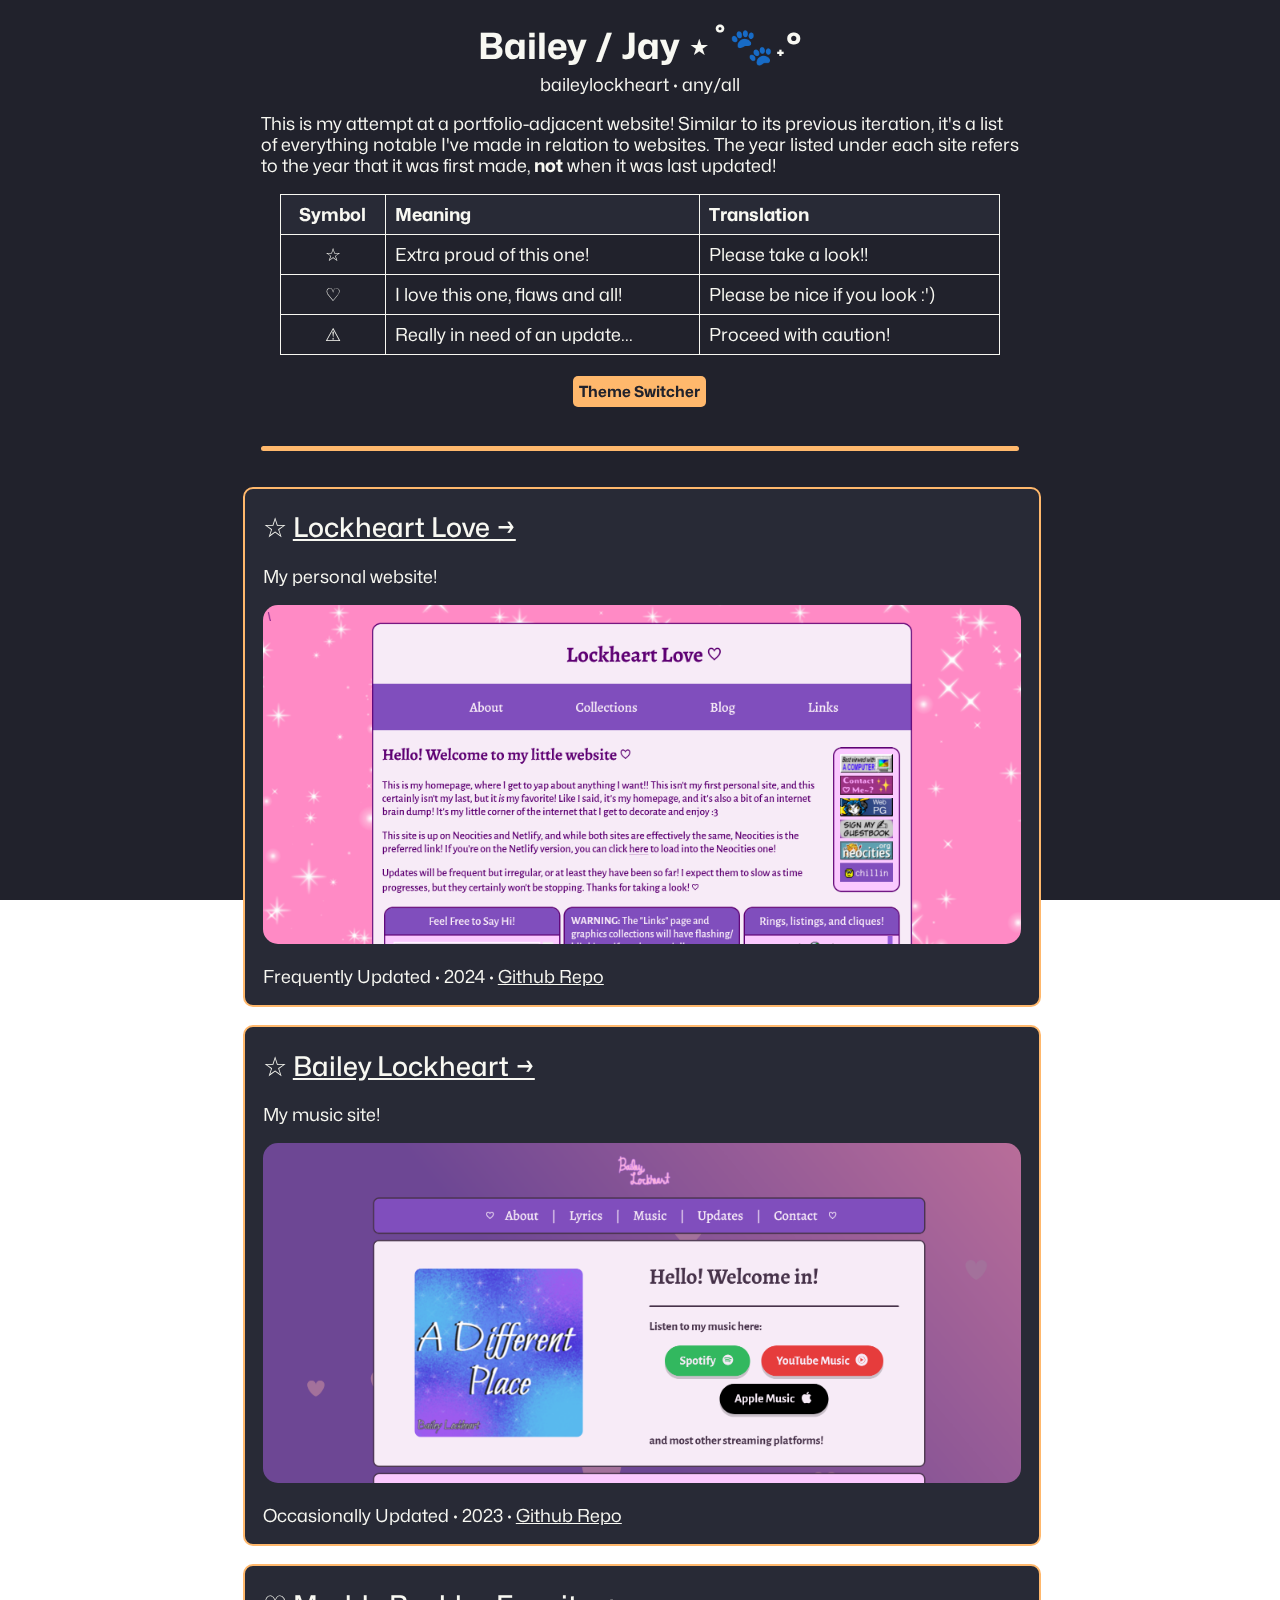
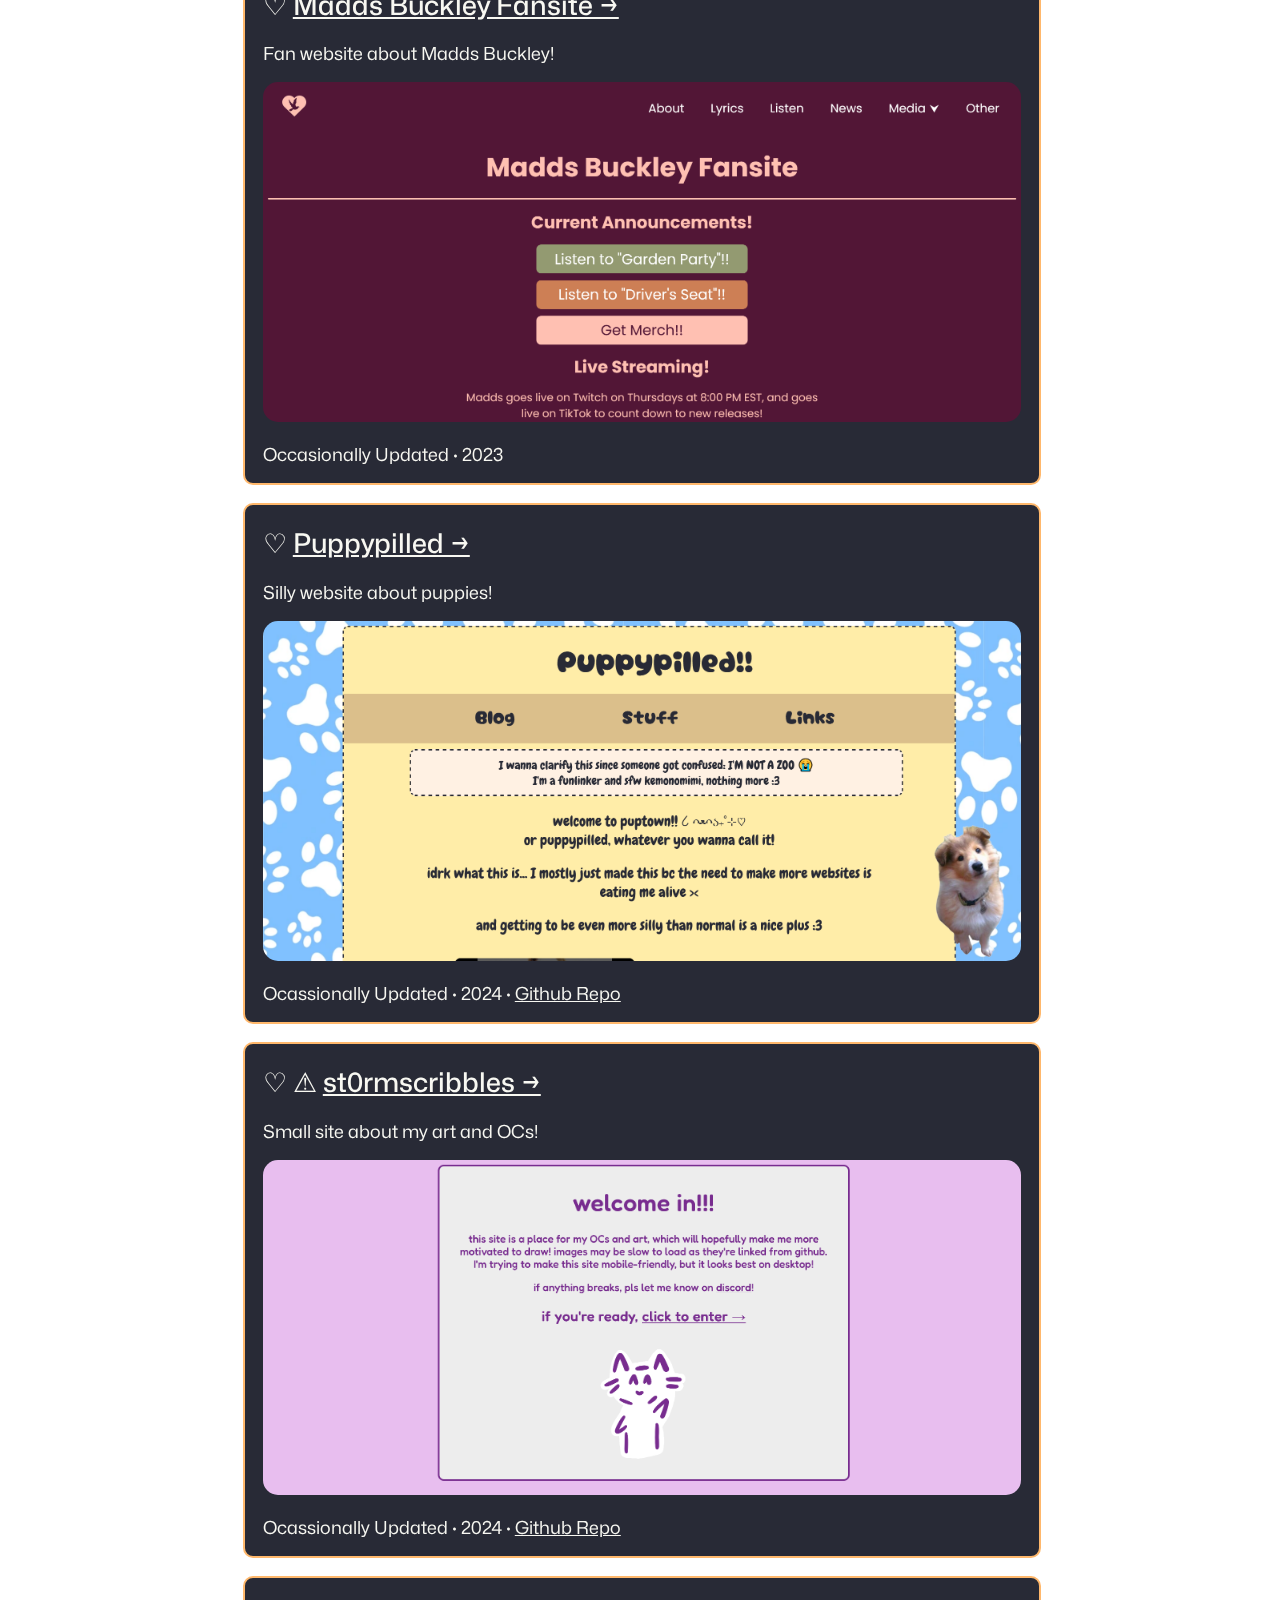
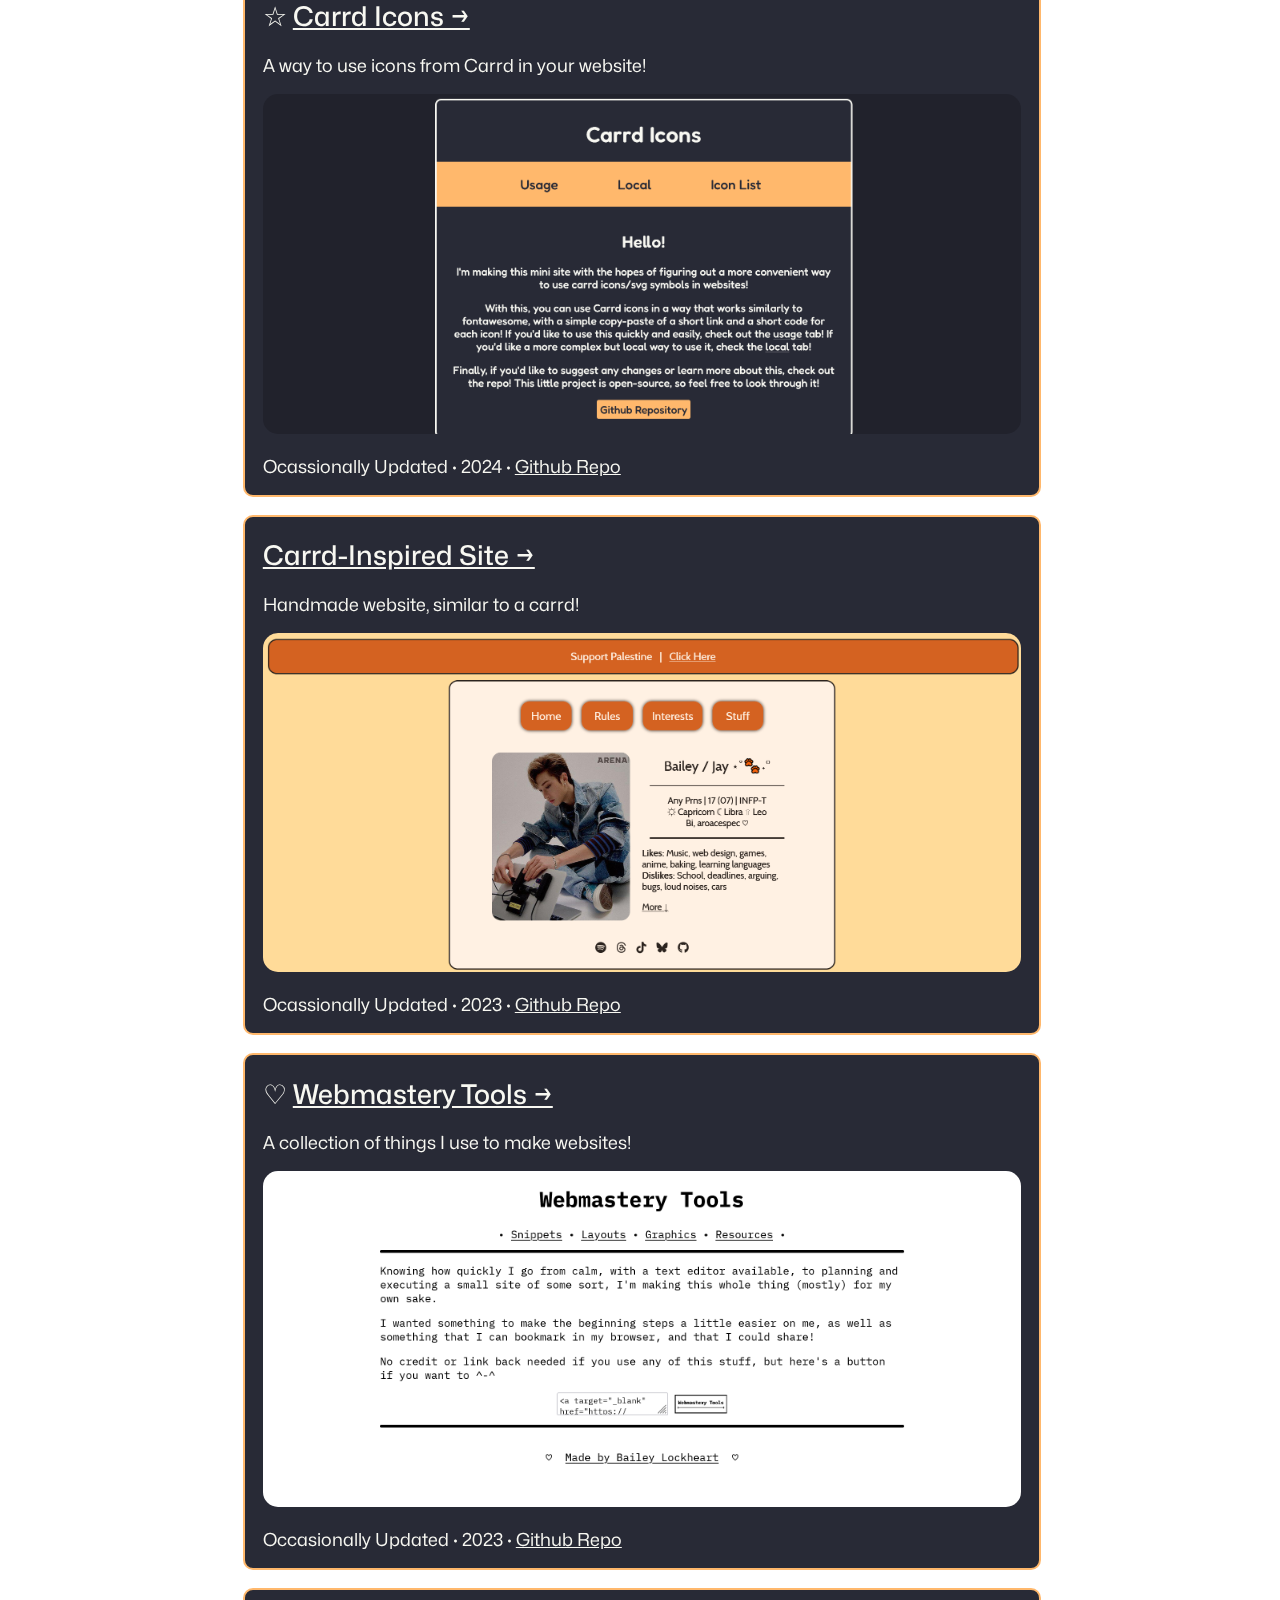
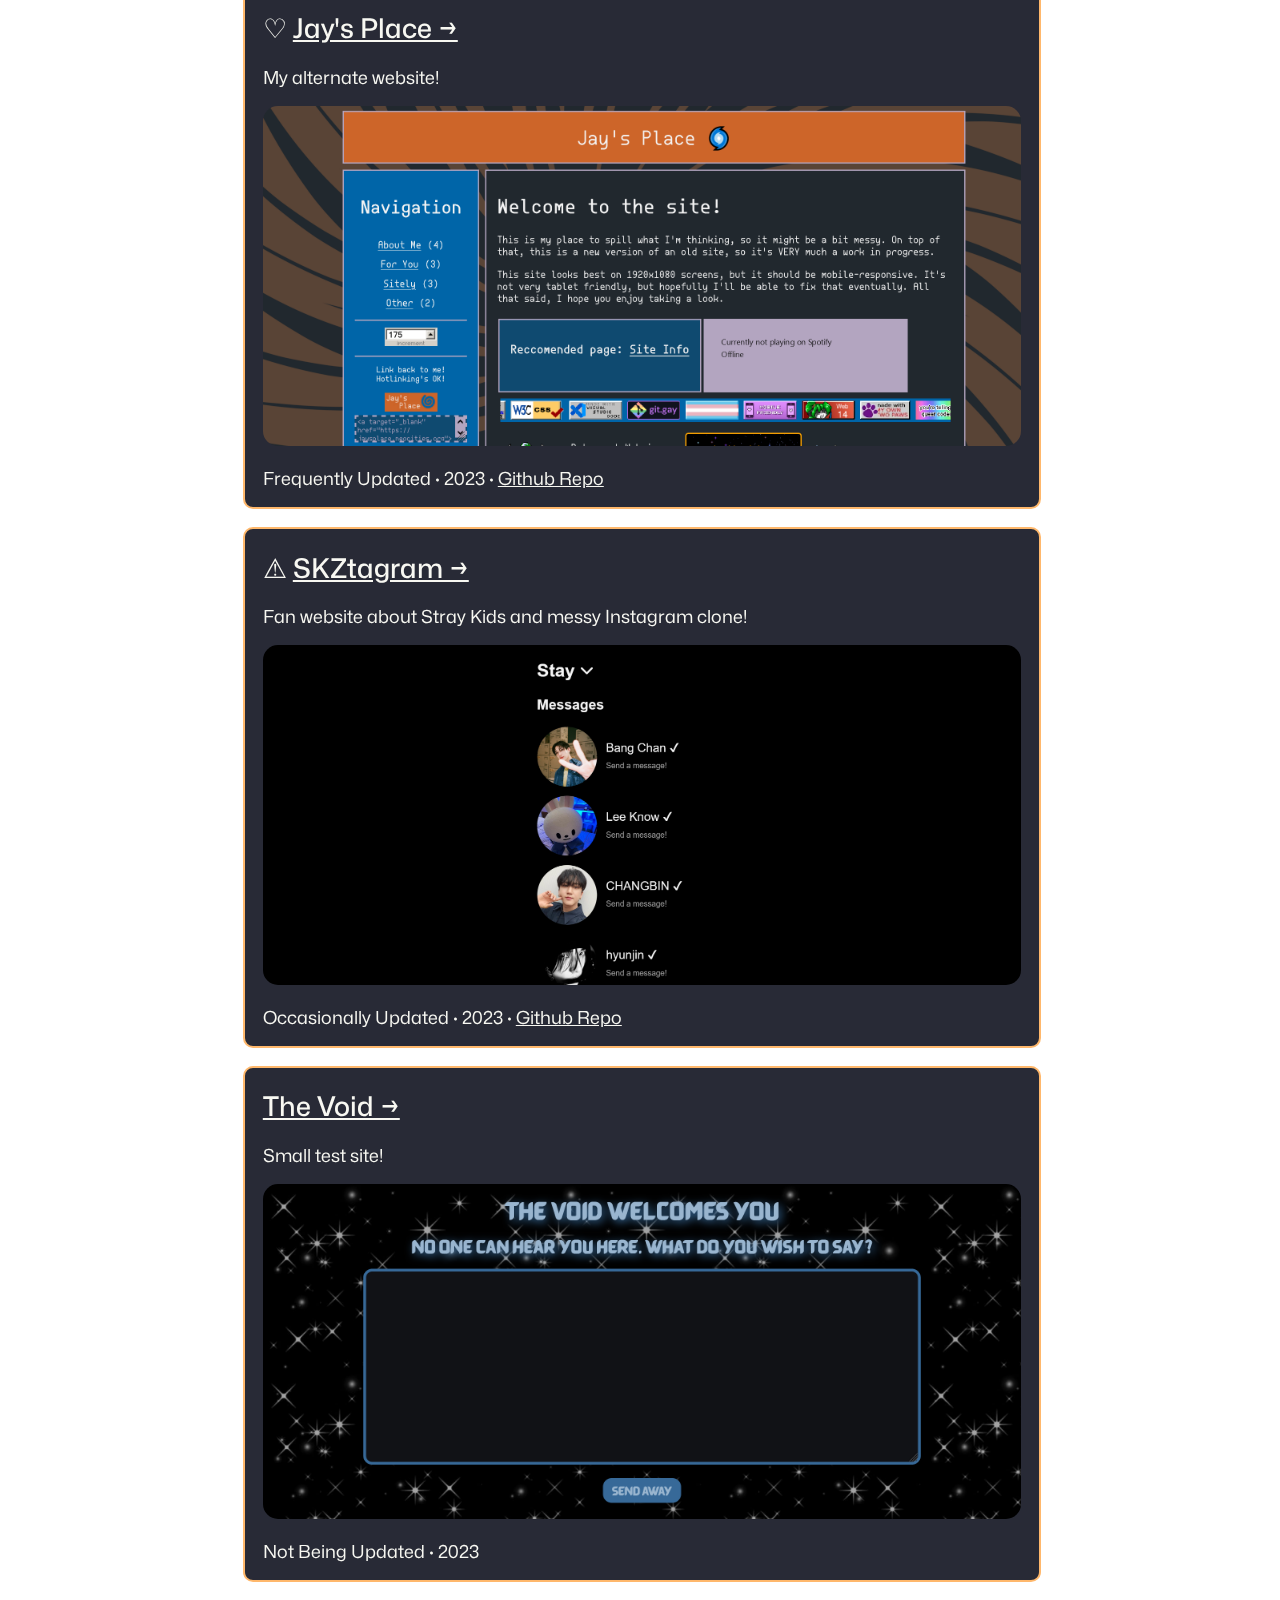
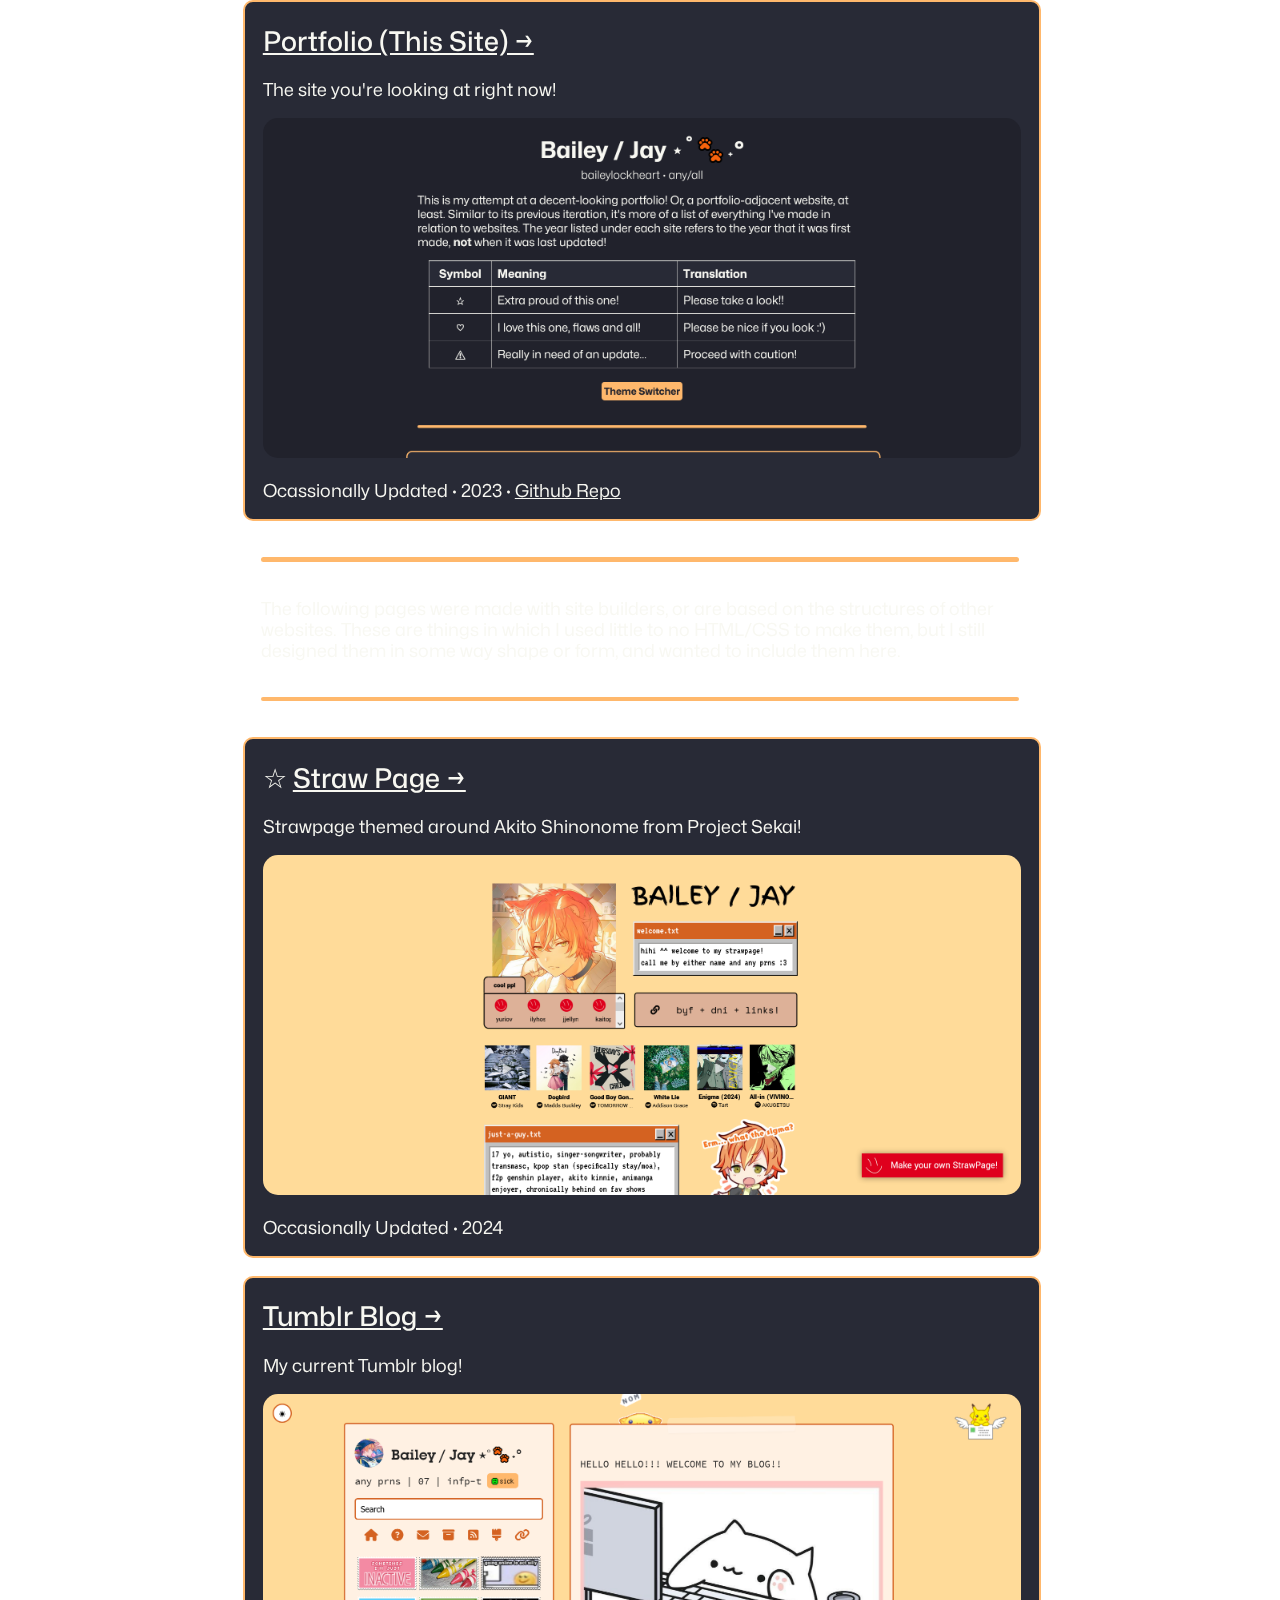
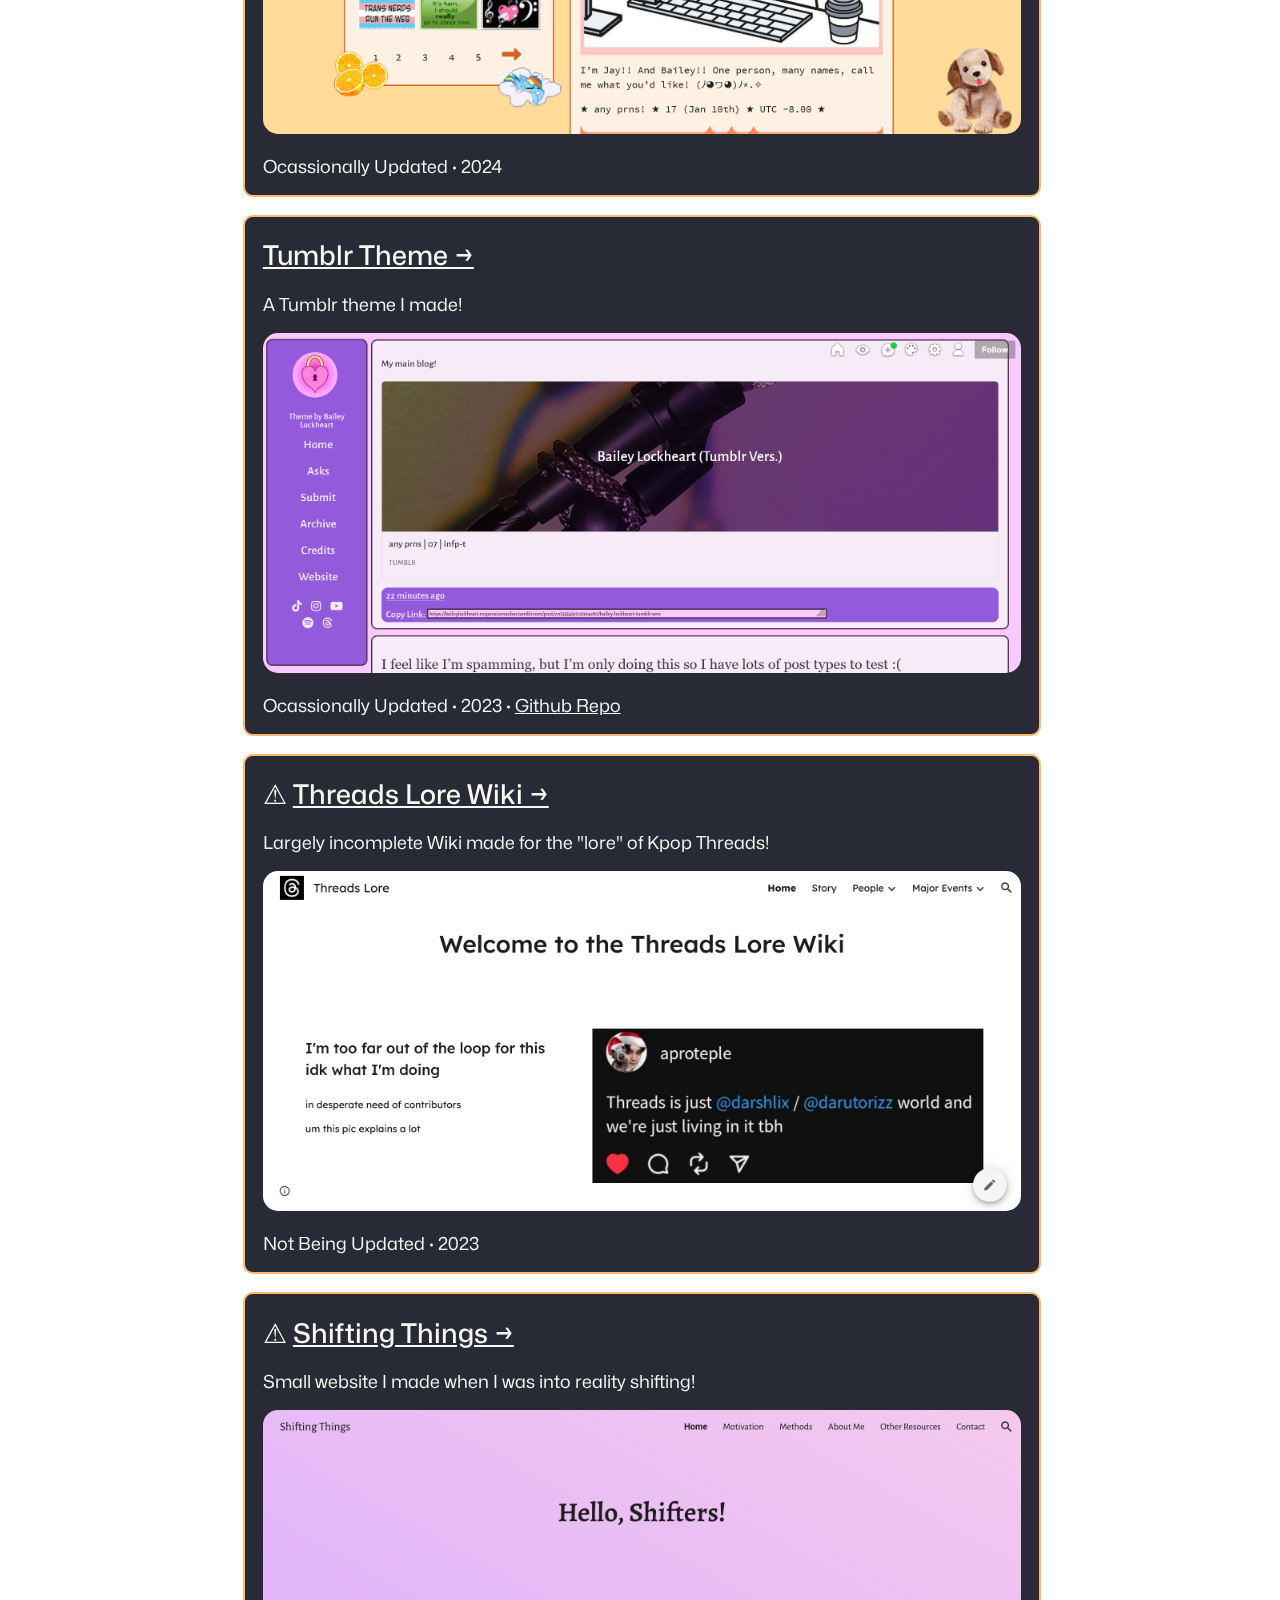
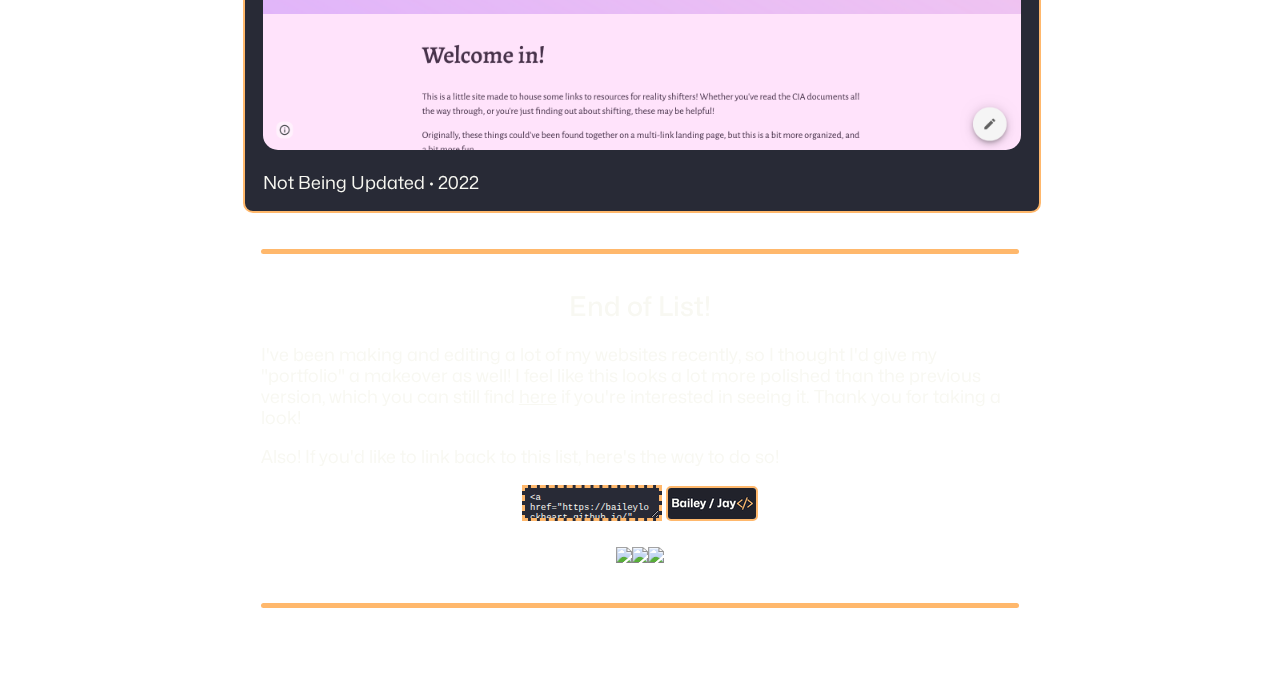
==== index.html @ 7b80ee0d "Update index.html" ====
<!DOCTYPE html>
<html>
<head>
    <title>Bailey / Jay ⋆˚🐾˖°</title>

    <meta charset="utf-8"/>
    <meta name="viewport" content="width=device-width,initial-scale=1"/>
    <meta name="color-scheme" content="light only"/>
    <meta name="theme-color" content="#282a36">

    <!--meta tags-->
    <meta name="description" content="This is my attempt at a decent-looking portfolio!"/>
    <meta property="og:site_name" content="Github"/>
    <meta property="og:title" content="Bailey / Jay ⋆˚🐾˖°"/>
    <meta property="og:type" content="website" />
    <meta property="og:description" content="This is my attempt at a decent-looking portfolio!"/>
    <meta property="og:image" content="https://baileylockheart.github.io/images/portfolio.png"/>
    <meta property="og:image:height" content="800"/>
    <meta property="og:url" content="https://baileylockheart.github.io/"/>

    <!--and the bird app bc they just have to be special-->
    <meta name="twitter:title" content="Bailey / Jay ⋆˚🐾˖°" />
    <meta name="twitter:image" content="https://baileylockheart.github.io/images/portfolio.png">
    <meta name="twitter:description" content="This is my attempt at a decent-looking portfolio!">
    <meta property="twitter:card" content="summary_large_image"/>

    <link rel="canonical" href="https://baileylockheart.github.io/"/>
    <link rel="icon" href="/images/logo.png" type="image/x-icon"/>
    <link rel="stylesheet" type="text/css" href="/style.css">
    <script src="https://kit.fontawesome.com/24341c8af5.js" crossorigin="anonymous"></script>

    <script>
        function setTheme(themeName) {
            localStorage.setItem('theme', themeName);
            document.documentElement.className = themeName;
        }
        function toggleTheme() {
            if (localStorage.getItem('theme') === 'theme-brand') {
                setTheme('theme-dracula');
            } else {
                setTheme('theme-brand');
            }
        }
        (function () {
            if (localStorage.getItem('theme') === 'theme-brand') {
                setTheme('theme-brand');
            } else {
                setTheme('theme-dracula');
            }
        })();
    </script>
</head>
<body>
<div id="container">
    <h1>Bailey / Jay ⋆˚🐾˖°</h1>
    <p class="small">baileylockheart · any/all</p>
    <p>This is my attempt at a portfolio-adjacent website! Similar to its previous iteration, it's a list of everything notable I've made in relation to websites. The year listed under each site refers to the year that it was first made, <b>not</b> when it was last updated!</p>
    <table id="center">
        <tr>
          <th class="symbol">Symbol</th>
          <th>Meaning</th>
          <th>Translation</th>
        </tr>
        <tr class="item">
          <td class="symbol">&#9734;</td>
          <td>Extra proud of this one!</td>
          <td>Please take a look!!</td>
        </tr>
        <tr class="item">
            <td class="symbol">&#9825;</td>
            <td>I love this one, flaws and all!</td>
            <td>Please be nice if you look :')</td>
        </tr>
        <tr class="item">
            <td class="symbol">&#9888;</td>
            <td>Really in need of an update...</td>
            <td>Proceed with caution!</td>
        </tr>
    </table>
    <br>
    <button id="switch" onclick="toggleTheme()">Theme Switcher</button>
    <hr>
    <div class="entry">
        <h2>&#9734; <a href="https://lockheartlove.neocities.org" target="_blank">Lockheart Love &rarr;</a></h2>
        <p>My personal website!</p>
        <img src="/images/lockheartlove.png">
        <p>Frequently Updated · 2024 · <a href="https://github.com/baileylockheart/lockheartlove" target="_blank">Github Repo</a></p>
    </div>
    <div class="entry">
    <h2>&#9734; <a href="https://baileylockheart.netlify.app" target="_blank">Bailey Lockheart &rarr;</a></h2>
        <p>My music site!</p>
        <img src="/images/baileylockheart.png">
        <p>Occasionally Updated · 2023 · <a href="https://github.com/baileylockheart/music-site" target="_blank">Github Repo</a></p>
    </div>
    <div class="entry">
        <h2>&#9825; <a href="https://maddsbuckleyfansite.meowandsparkle.party" target="_blank">Madds Buckley Fansite &rarr;</a></h2>
        <p>Fan website about Madds Buckley!</p>
        <img src="/images/maddsbuckleyfansite.png">
        <p>Occasionally Updated · 2023</p>
    </div>
    <div class="entry">
        <h2>&#9825; <a href="https://puppypilled.netlify.app" target="_blank">Puppypilled &rarr;</a></h2>
        <p>Silly website about puppies!</p>
        <img src="/images/puppypilled.png">
        <p>Ocassionally Updated · 2024 · <a href="https://github.com/baileylockheart/puppypilled" target="_blank">Github Repo</a></p>
    </div>
    <div class="entry">
        <h2>&#9825; &#9888; <a href="https://st0rmscribbles.netlify.app" target="_blank">st0rmscribbles &rarr;</a></h2>
        <p>Small site about my art and OCs!</p>
        <img src="/images/st0rmscribbles.png">
        <p>Ocassionally Updated · 2024 · <a href="https://github.com/baileylockheart/st0rmscribbles" target="_blank">Github Repo</a></p>
    </div>
    <div class="entry">
        <h2>&#9734; <a href="https://carrd-icons.netlify.app" target="_blank">Carrd Icons &rarr;</a></h2>
        <p>A way to use icons from Carrd in your website!</p>
        <img src="/images/carrd-icons.png">
        <p>Ocassionally Updated · 2024 · <a href="https://github.com/baileylockheart/carrd-icons" target="_blank">Github Repo</a></p>
    </div>
    <div class="entry">
        <h2><a href="https://baileylockheart-carrd.netlify.app" target="_blank">Carrd-Inspired Site &rarr;</a></h2>
        <p>Handmade website, similar to a carrd!</p>
        <img src="/images/carrd.png">
        <p>Ocassionally Updated · 2023 · <a href="https://github.com/baileylockheart/baileylockheart-carrd" target="_blank">Github Repo</a></p>
    </div>
    <div class="entry">
        <h2>&#9825; <a href="https://lockheartlove.netlify.app/webmastery" target="_blank">Webmastery Tools &rarr;</a></h2>
        <p>A collection of things I use to make websites!</p>
        <img src="/images/webmasterytools.png">
        <p>Occasionally Updated · 2023 · <a href="https://github.com/baileylockheart/lockheartlove" target="_blank">Github Repo</a></p>
    </div>
    <div class="entry">
        <h2>&#9825; <a href="https://jaysplace.neocities.org" target="_blank">Jay's Place &rarr;</a></h2>
        <p>My alternate website!</p>
        <img src="/images/jaysplace.png">
        <p>Frequently Updated · 2023 · <a href="https://github.com/baileylockheart/jaysplace" target="_blank">Github Repo</a></p>
    </div>
    <div class="entry">
        <h2>&#9888; <a href="https://skztagram.netlify.app" target="_blank">SKZtagram &rarr;</a></h2>
        <p>Fan website about Stray Kids and messy Instagram clone!</p>
        <img src="/images/skztagram.png">
        <p>Occasionally Updated · 2023 · <a href="https://github.com/baileylockheart/skztagram" target="_blank">Github Repo</a></p>
    </div>
    <div class="entry">
        <h2><a href="https://thevoid-lockheart.netlify.app" target="_blank">The Void &rarr;</a></h2>
        <p>Small test site!</p>
        <img src="/images/thevoid.png">
        <p>Not Being Updated · 2023</p>
    </div>
    <div class="entry">
        <h2><a href="index.html" target="_blank">Portfolio (This Site) &rarr;</a></h2>
        <p>The site you're looking at right now!</p>
        <img src="/images/portfolio.png">
        <p>Ocassionally Updated · 2023 · <a href="https://github.com/baileylockheart/baileylockheart.github.io" target="_blank">Github Repo</a></p>
    </div>
    <hr><p>The following pages were made with site builders, or are based on the structures of other websites. These are things in which I used little to no HTML/CSS to make them, but I still designed them in some way shape or form, and wanted to include them here.</p><hr>
    <div class="entry">
        <h2>&#9734; <a href="https://jay143.straw.page" target="_blank">Straw Page &rarr;</a></h2>
        <p>Strawpage themed around Akito Shinonome from Project Sekai!</p>
        <img src="/images/strawpage.png">
        <p>Occasionally Updated · 2024</p>
    </div>
    <div class="entry">
        <h2><a href="https://baileylockheart.tumblr.com" target="_blank">Tumblr Blog &rarr;</a></h2>
        <p>My current Tumblr blog!</p>
        <img src="/images/mytumblr.png">
        <p>Ocassionally Updated · 2024</p>
    </div>
    <div class="entry">
        <h2><a href="https://baileylockheart-responsivenavbar.tumblr.com" target="_blank">Tumblr Theme &rarr;</a></h2>
        <p>A Tumblr theme I made!</p>
        <img src="/images/tumblr.png">
        <p>Ocassionally Updated · 2023 · <a href="https://github.com/baileylockheart/tumblr-theme" target="_blank">Github Repo</a></p>
    </div>
    <div class="entry">
        <h2>&#9888; <a href="https://sites.google.com/view/threadslorewiki" target="_blank">Threads Lore Wiki &rarr;</a></h2>
        <p>Largely incomplete Wiki made for the "lore" of Kpop Threads!</p>
        <img src="/images/threadslore.png">
        <p>Not Being Updated · 2023</p>
    </div>
    <div class="entry">
        <h2>&#9888; <a href="https://sites.google.com/view/shifting-things" target="_blank">Shifting Things &rarr;</a></h2>
        <p>Small website I made when I was into reality shifting!</p>
        <img src="/images/shiftingthings.png">
        <p>Not Being Updated · 2022</p>
    </div>
    <hr>
    <h2 style="text-align: center;">End of List!</h2>
    <p>I've been making and editing a lot of my websites recently, so I thought I'd give my "portfolio" a makeover as well! I feel like this looks a lot more polished than the previous version, which you can still find <a target="_blank" href="/archive.html">here</a> if you're interested in seeing it. Thank you for taking a look!</p>
    <p>Also! If you'd like to link back to this list, here's the way to do so!</p>
    <textarea><a href="https://baileylockheart.github.io/" target="_blank"><img src="https://baileylockheart.github.io/images/portfolio-btn.png"/></a></textarea>
    <img src="/images/portfolio-btn.png" width="88" height="31" style="width:88px; border-radius: 5px; border: 2px solid var(--accent);"/>
    <br><br>
    <a href="https://baileylockheart.github.io/webring?portfolio-previous"><img src="https://baileylockheart.github.io/webring/images/lh-left.png"></a><a href="https://baileylockheart.github.io/webring"><img src="https://baileylockheart.github.io/webring/images/lh-home.png"></a><a href="https://baileylockheart.github.io/webring?portfolio-next"><img src="https://baileylockheart.github.io/webring/images/lh-right.png"></a>
    <hr>
    <footer>
        <a href="https://open.spotify.com/artist/0gZWd2jEBp1DloD73xiL8L"><i class="fa-brands fa-spotify"></i></a>&nbsp;&nbsp;
        <a href="https://www.youtube.com/@bailey_lockheart"><i class="fa-brands fa-youtube"></i></a>&nbsp;&nbsp;
        <a href="https://baileylockheart.tumblr.com"><i class="fa-brands fa-tumblr"></i></a>&nbsp;&nbsp;
        <a href="https://www.threads.net/@bailey_lockheart"><i class="fa-brands fa-threads"></i></a>&nbsp;&nbsp;
        <a href="https://github.com/baileylockheart"><i class="fa-brands fa-github"></i></a>&nbsp;&nbsp;
        <a href="https://codepen.io/lockheartlove143"><i class="fa-brands fa-codepen"></i></a>
    </footer>
</div>

</body>
</html>
---- style.css ----
@font-face {
    font-family: Mona Sans;
    src: url(/fonts/Mona-Sans.ttf);
  }
@font-face {
    font-family: Alegreya;
    src: url(/fonts/Alegreya-VariableFont_wght.ttf);
  }
.theme-dracula{
    --darker:#282a36;
    --bg:#21222c;
    --text:#f8f8f2;
    --accent:#ffb86c;
    --scroll:#f8f8f2;
    --btn:#21222c;
    --font:"Mona Sans", sans-serif;
}
.theme-brand{
    --darker:#fbc9ff;
    --bg:#f7ebf7;
    --text:#47324a;
    --accent:#935adb;
    --scroll:#f7ebf7;
    --btn:#f7ebf7;
    --font:"Alegreya", sans-serif;
}
html{
    height:100%;
    width:100%;
    font-size: 18px;
}
body:before{
    background-attachment: scroll;
    content: '';
    display: block;
    position: fixed;
    width:100vw;
    height:100vh;
    left:0;
    top:0;
    transform: scale(1);
    z-index: -700;
    background-color: var(--bg);
}
body{
    color: var(--text);
    font-size:1rem;
    line-height:normal;
    font-family:var(--font);
    font-weight:400;
}
body, html {
    scrollbar-width: auto;
    scrollbar-color: var(--accent) var(--scroll);
}
::selection {
    background: var(--accent);
    color:var(--bg)
  }
#container{
    max-width:60%;
    text-align:center;
    margin-left:auto;
    margin-right:auto
}
.entry{
    width:100%;
    background-color: var(--darker);
    color:var(--text);
    margin: 5px -1rem 1rem;
    border-radius: 10px;
    border:2px solid var(--accent);
    padding:0rem 1rem
}
.entry img{
    border-radius: 15px;
    width:100%;
}
img.button{
    width: 88px;
    height:31px;
}
footer{
    padding:0rem 0rem 1.25rem;
}
hr{
    width: 100%;
    background-color:var(--accent);
    border:none;
    border-radius:5px;
    margin: 2rem 0rem;
    height:0.25rem;
}
button {
    background-color: var(--accent);
    color:var(--btn);
    cursor: pointer;
    width: max-content;
    font-size:1rem;
    font-family:"Mona Sans",sans-serif;
    border:none;
    border-radius:5px;
    font-size:0.85rem;
    height:31px;
    font-weight:700;
    margin: 0px;
    margin-bottom: 3px;
    text-align: center;
    text-decoration: none;
    display: inline-flex;
    cursor: pointer;
    display: table-cell;
    vertical-align: middle;
}
/*text*/
p, h2{
    text-align: start;
}
p.small{
    text-align: center;
    margin-top: -1rem;
}
p.desc{
    text-align: start;
    margin-top: -0.5rem;
}
h2{
    font-weight: 500;
}
a{
    color:inherit;
    font-size:inherit;
    text-decoration:underline;
}
a:hover{
    color:var(--accent);
    transition: 0.6s ease;
    -webkit-transition: 0.6s ease
}
textarea{
    background-color: var(--darker);
    color: var(--text);
    border: dashed 3px var(--accent);
    font-size:0.5rem;
    padding:5px
}
/*chart*/
table, th, td {
    text-align:start;
    font-family: var(--font);
    border: 1px solid var(--text);
    padding:0.5rem;
    border-collapse: collapse;
}
table{
    margin-top: 15px;
    width:95%;
}
.symbol{
    text-align: center;
}
th{
    background-color: var(--darker);
}
#center{
    display:table;
    margin-left:auto;
    margin-right:auto;
}
@media (max-width: 768px){
    html{
        font-size: 16px;
    }
    #container{
        max-width: 75%;
    }
    img{
        border-radius: 5px;
    }
}
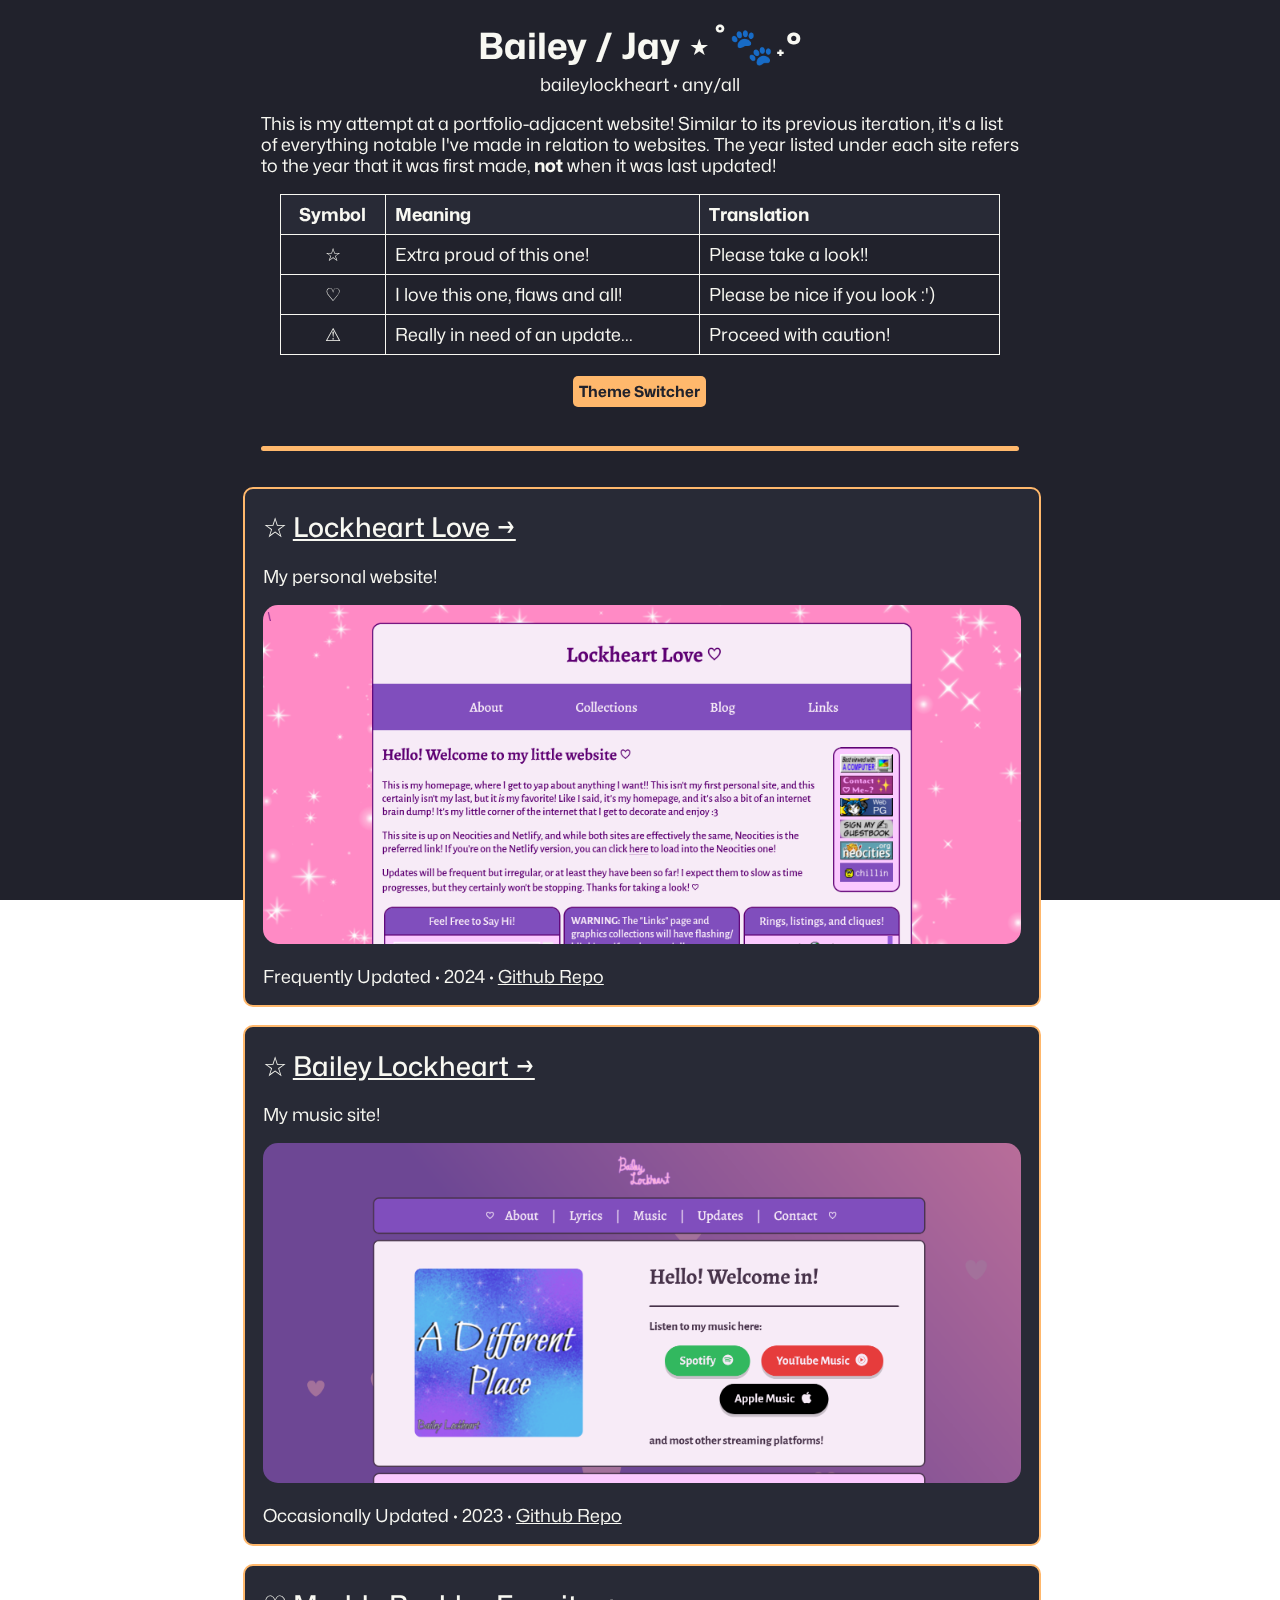
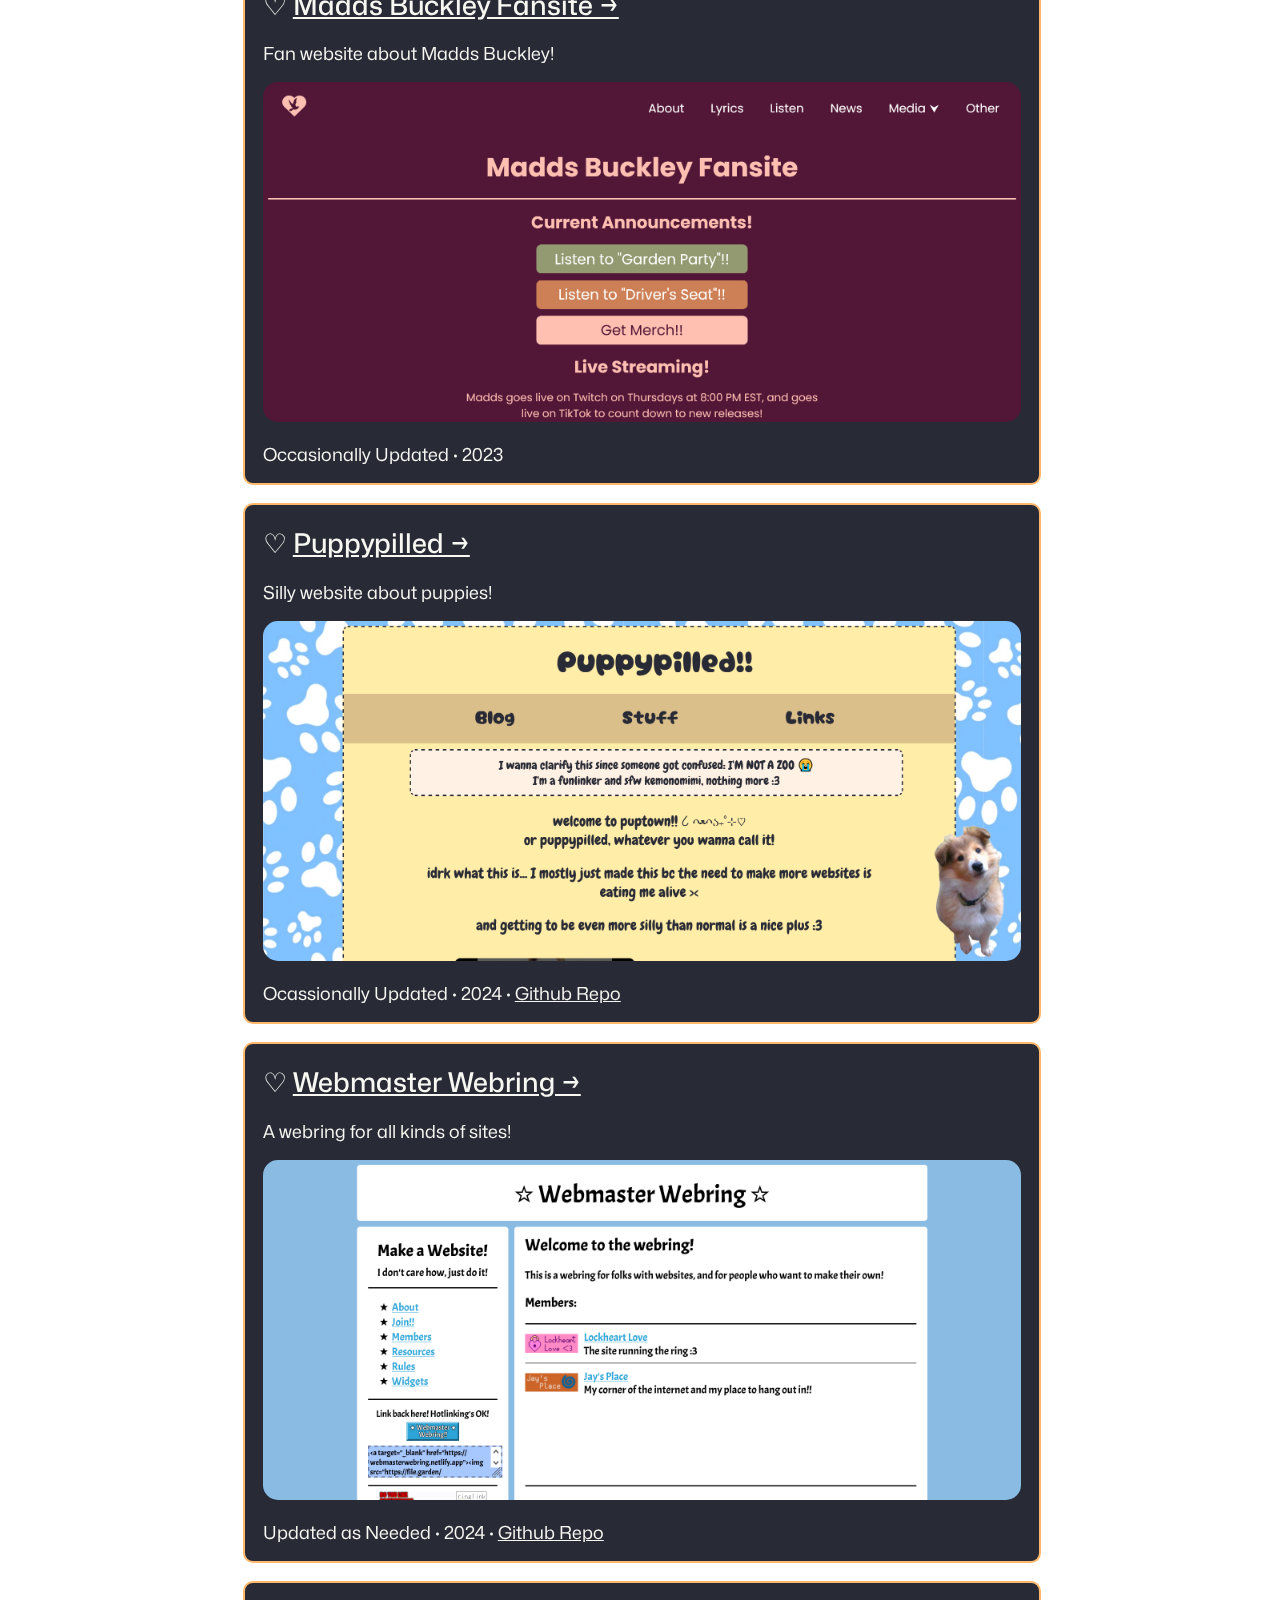
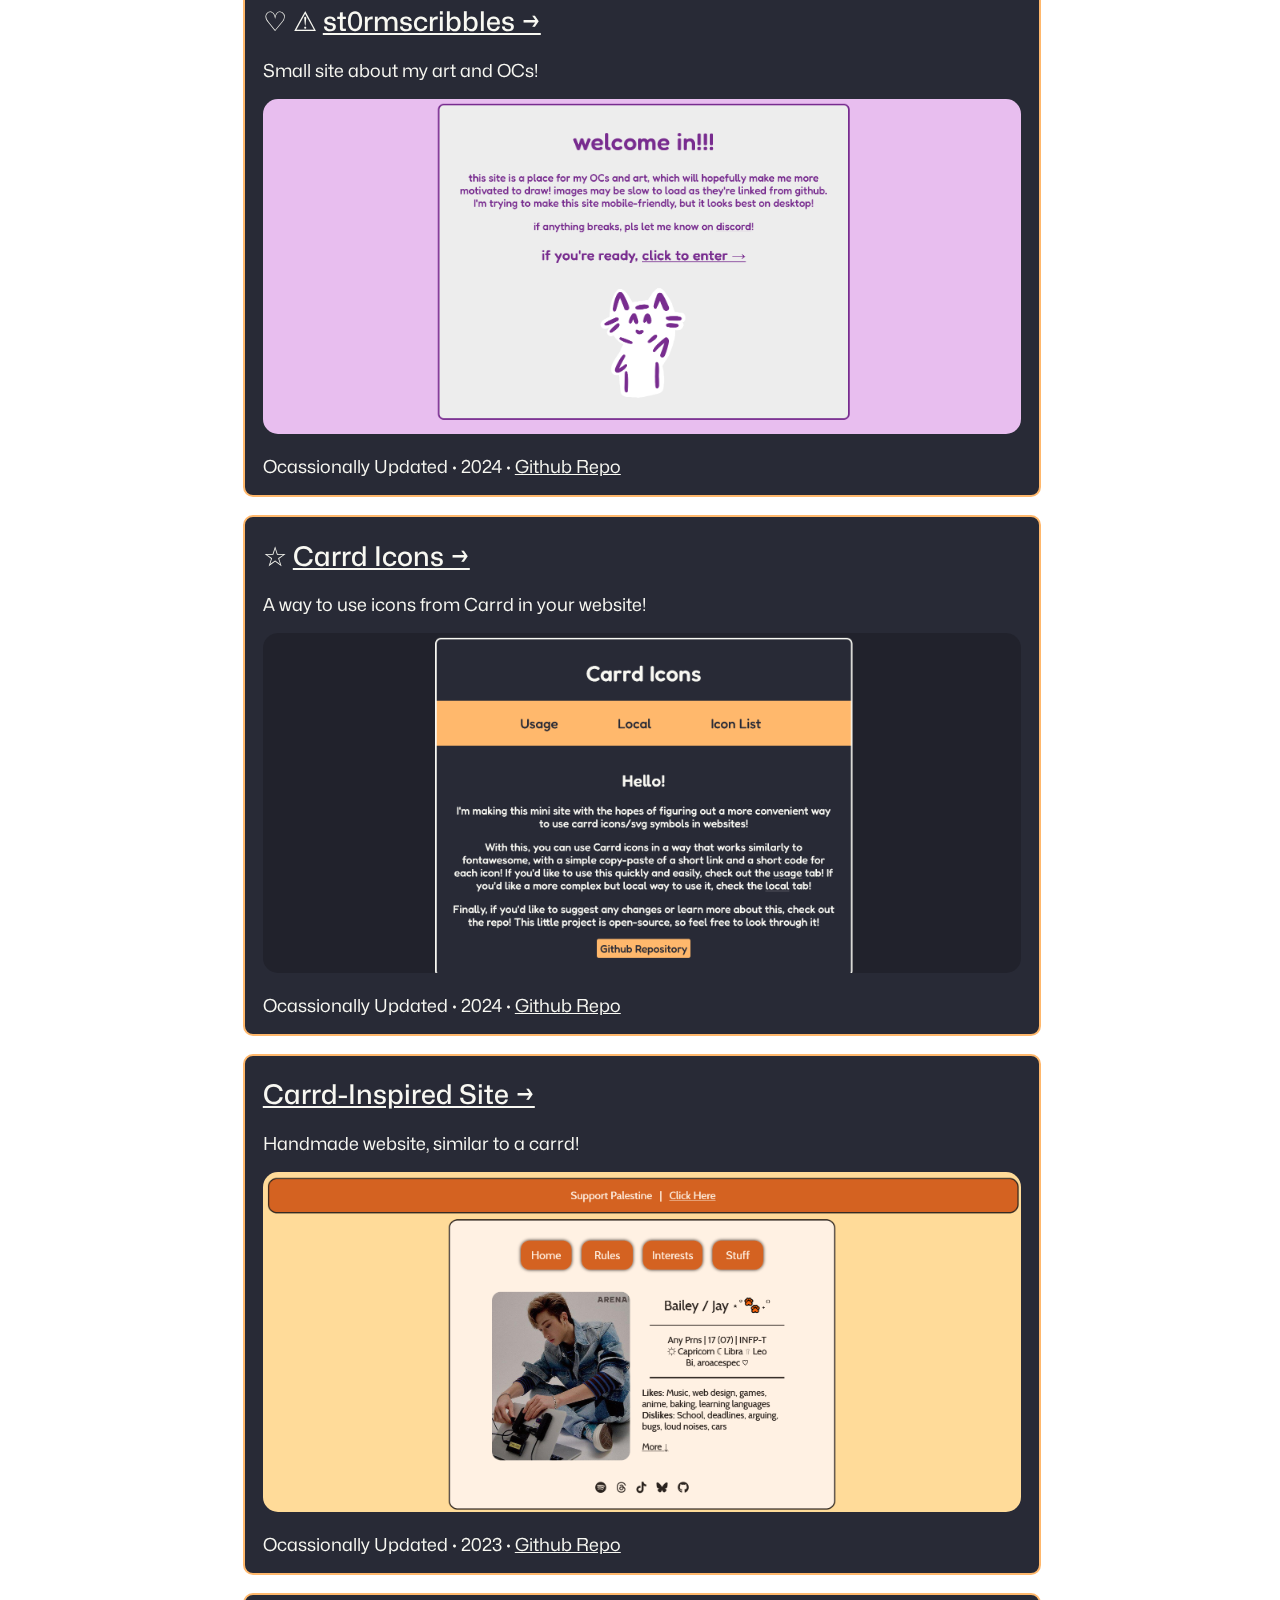
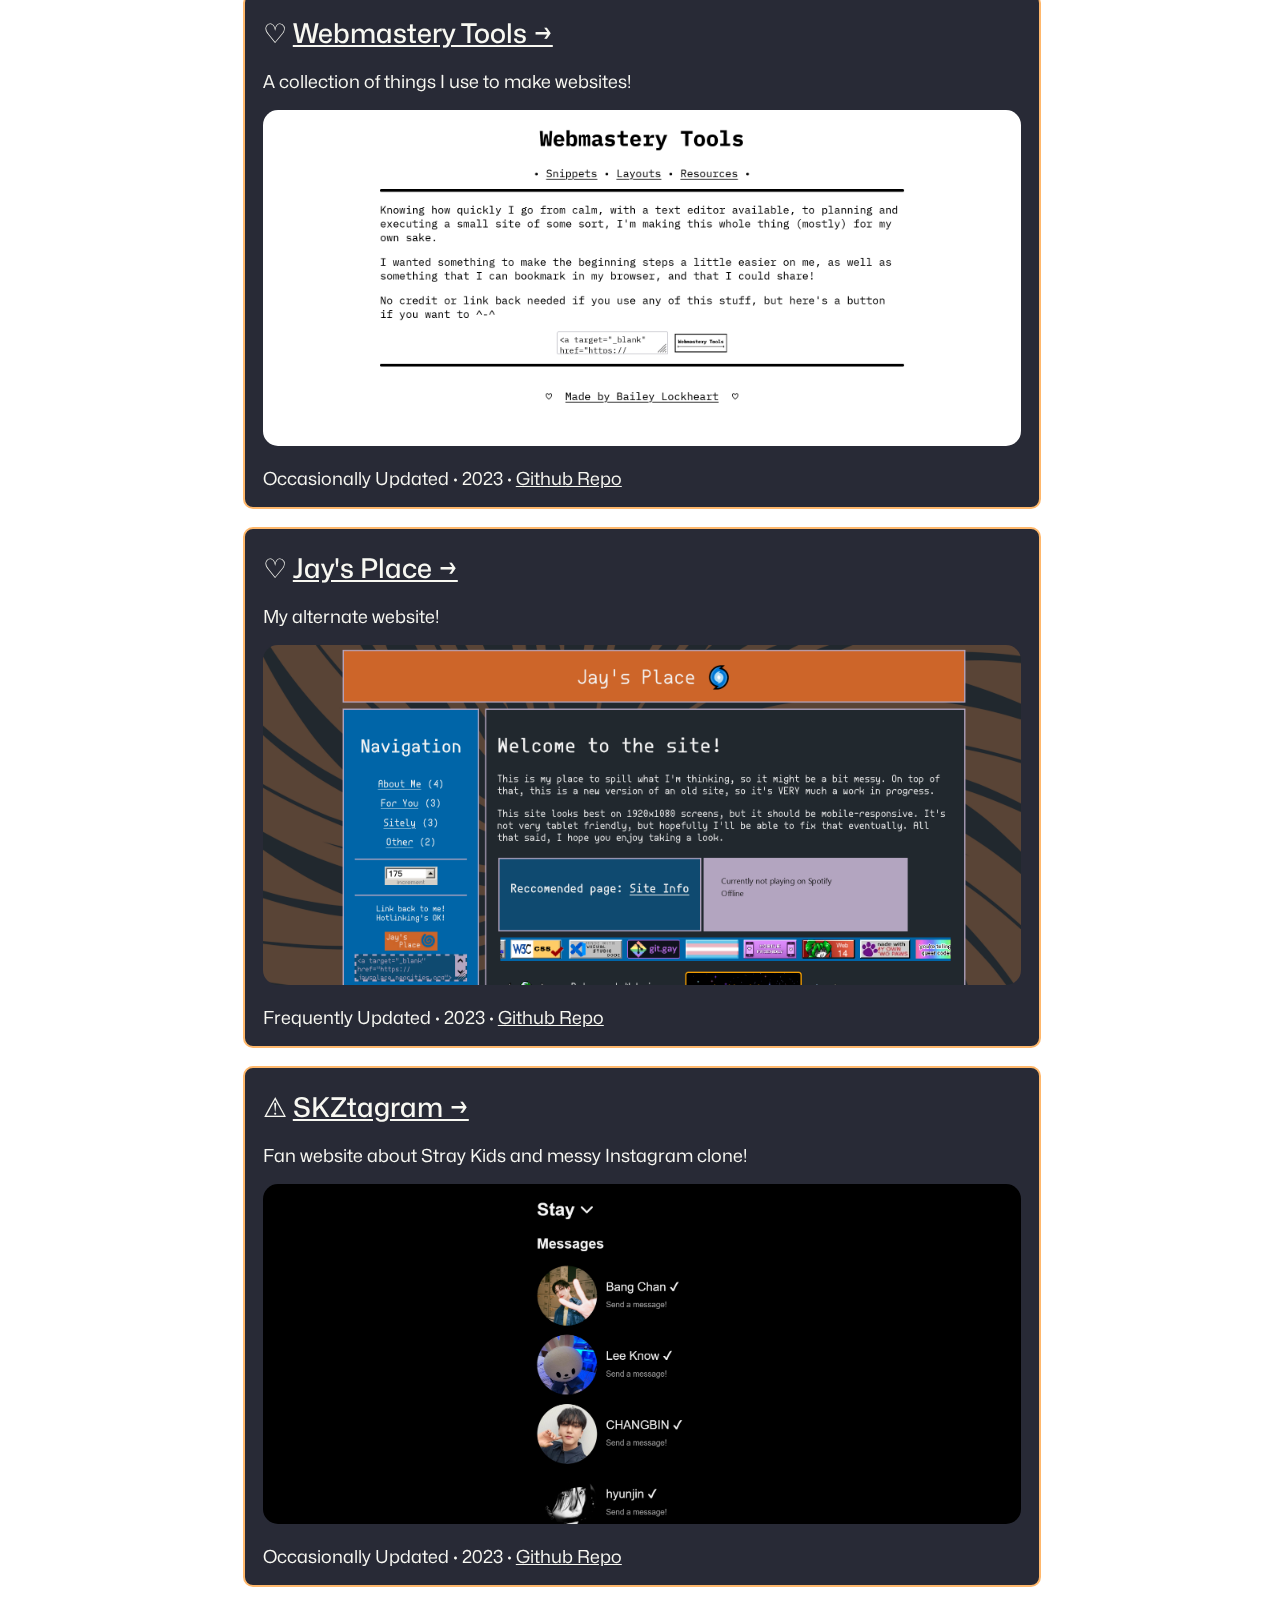
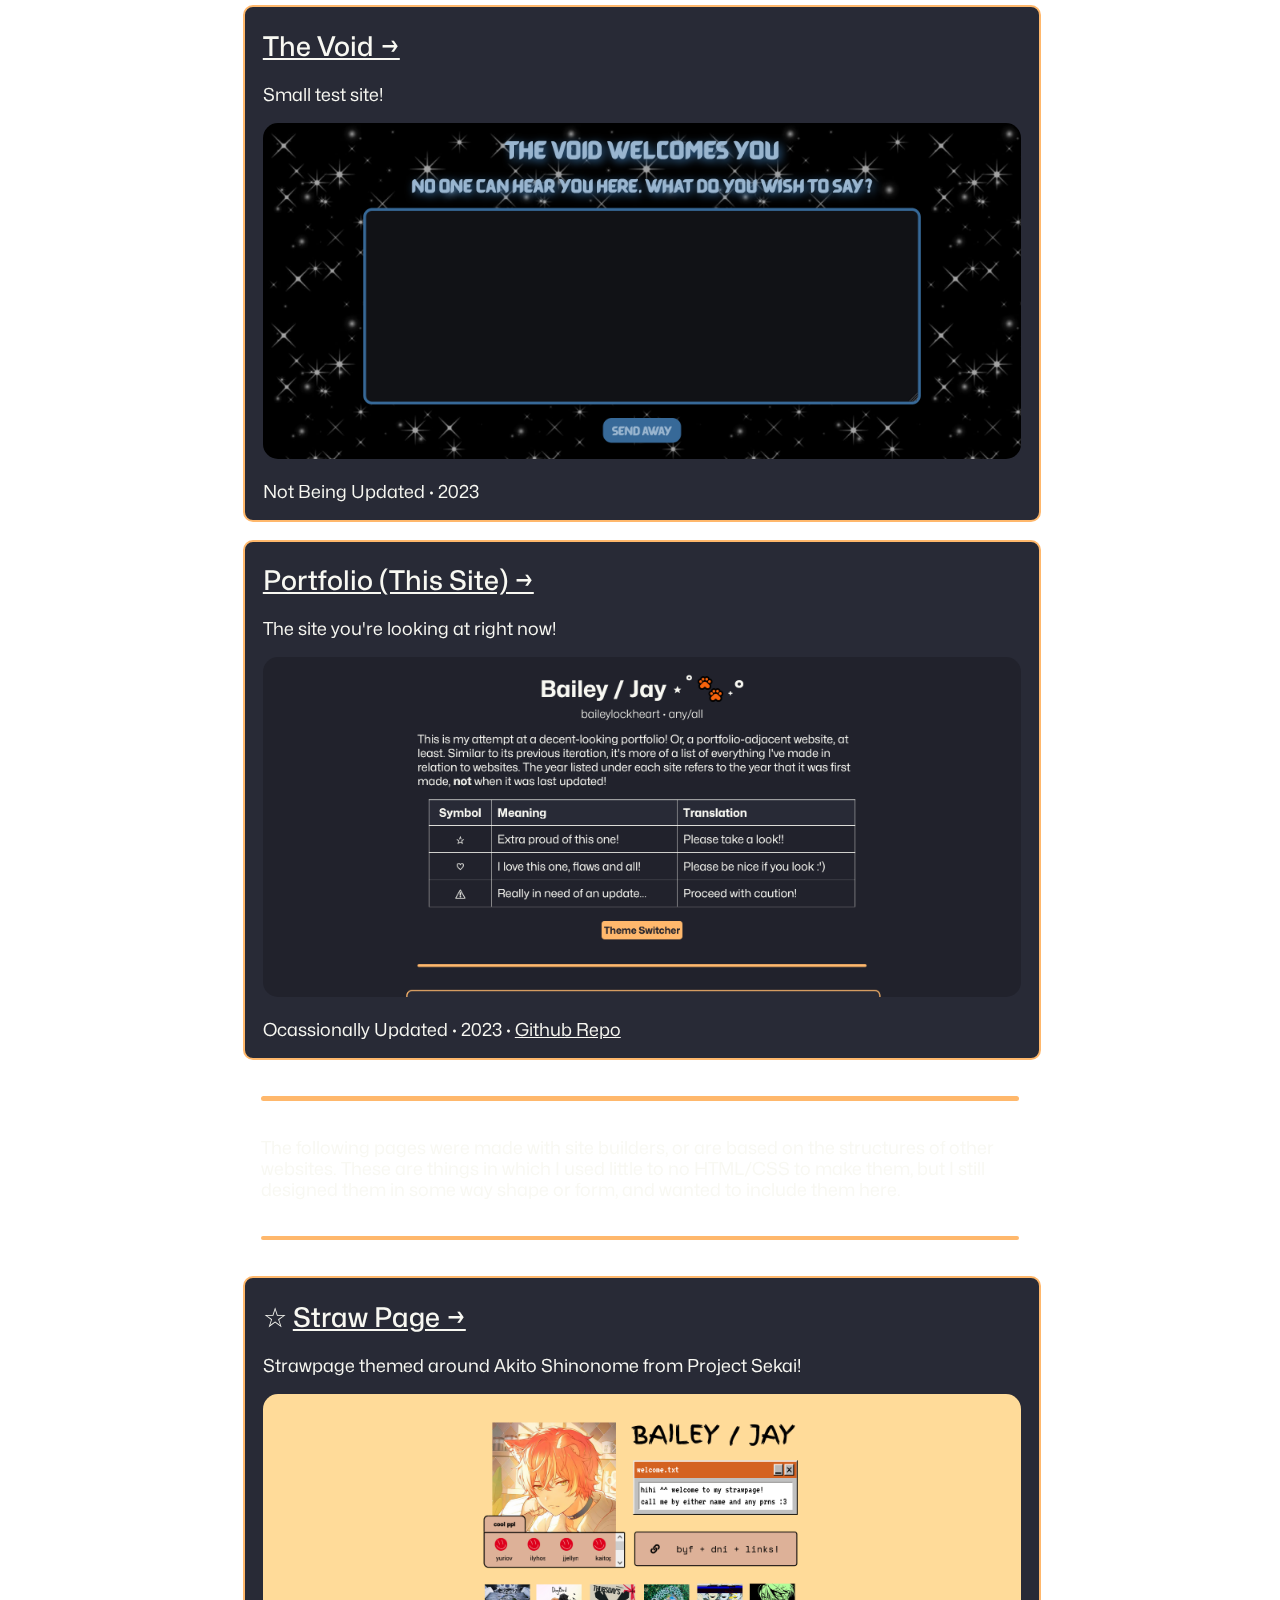
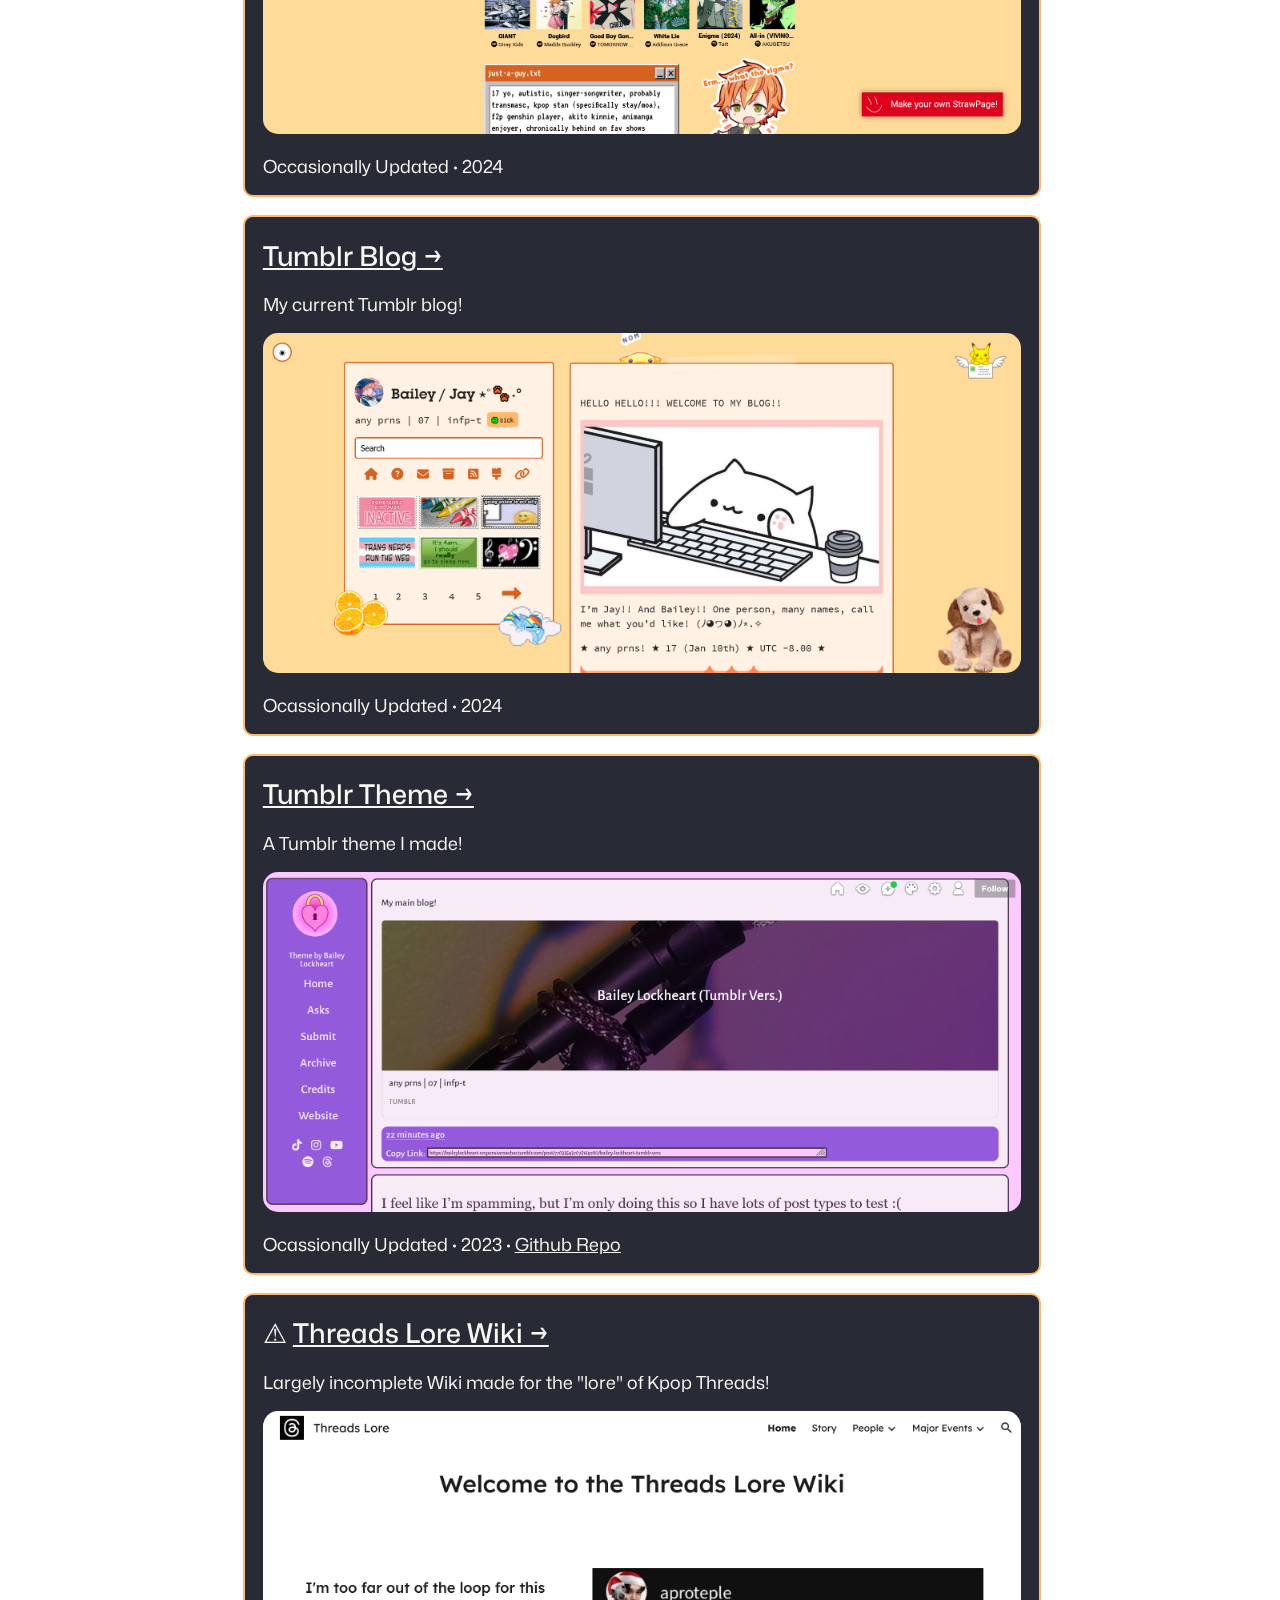
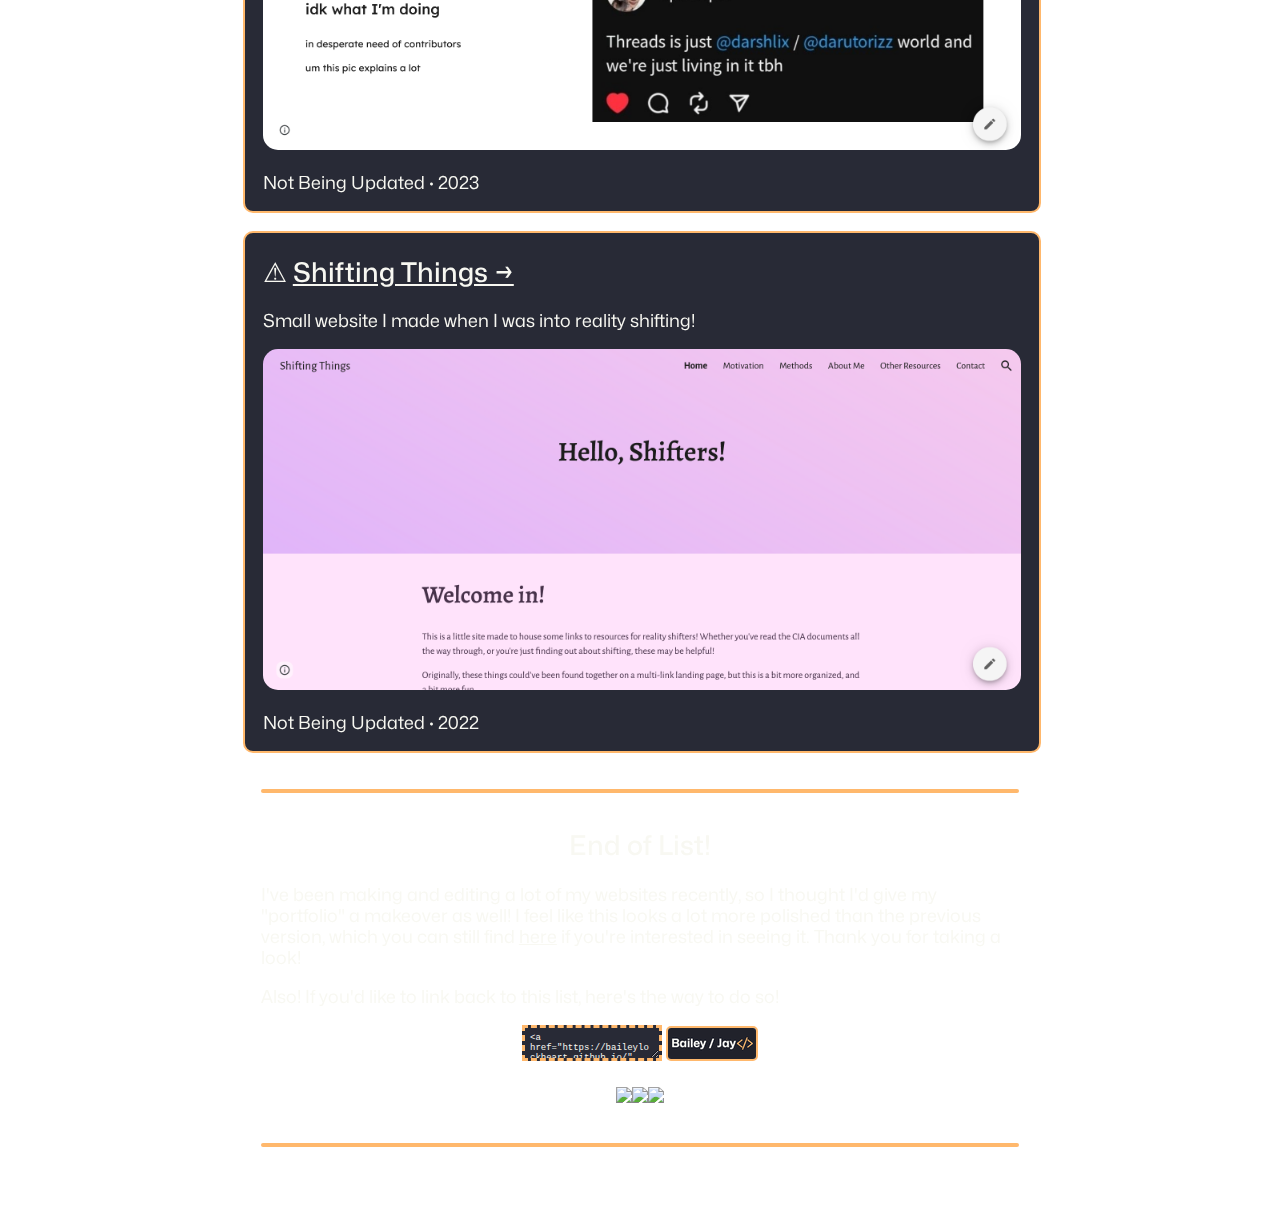
==== commit 03b533d5: "Added webring!" ====
--- a/index.html
+++ b/index.html
@@ -105,6 +105,12 @@
         <p>Ocassionally Updated · 2024 · <a href="https://github.com/baileylockheart/puppypilled" target="_blank">Github Repo</a></p>
     </div>
     <div class="entry">
+        <h2>&#9825; <a href="https://webmasterwebring.netlify.app" target="_blank">Webmaster Webring &rarr;</a></h2>
+        <p>A webring for all kinds of sites!</p>
+        <img src="/images/webring.png">
+        <p>Updated as Needed · 2024 · <a href="https://github.com/baileylockheart/webmasterwebring" target="_blank">Github Repo</a></p>
+    </div>
+    <div class="entry">
         <h2>&#9825; &#9888; <a href="https://st0rmscribbles.netlify.app" target="_blank">st0rmscribbles &rarr;</a></h2>
         <p>Small site about my art and OCs!</p>
         <img src="/images/st0rmscribbles.png">
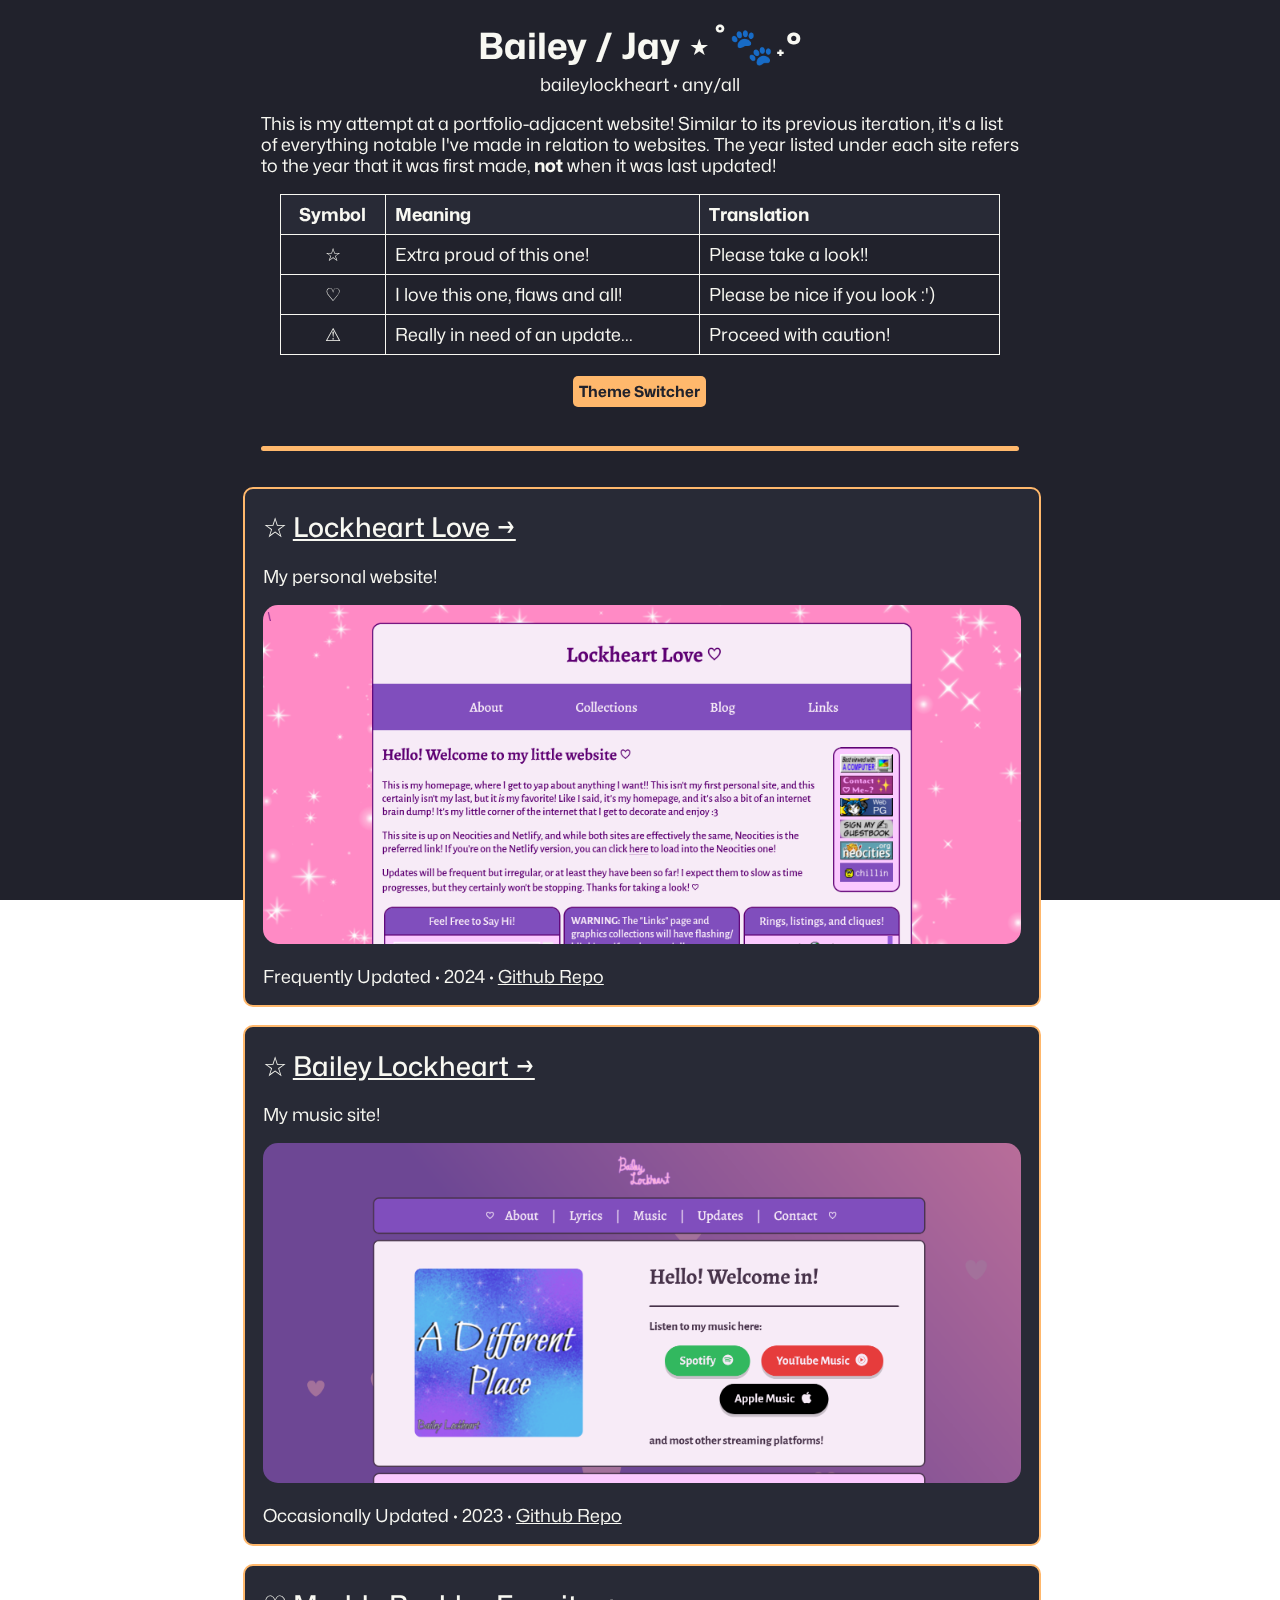
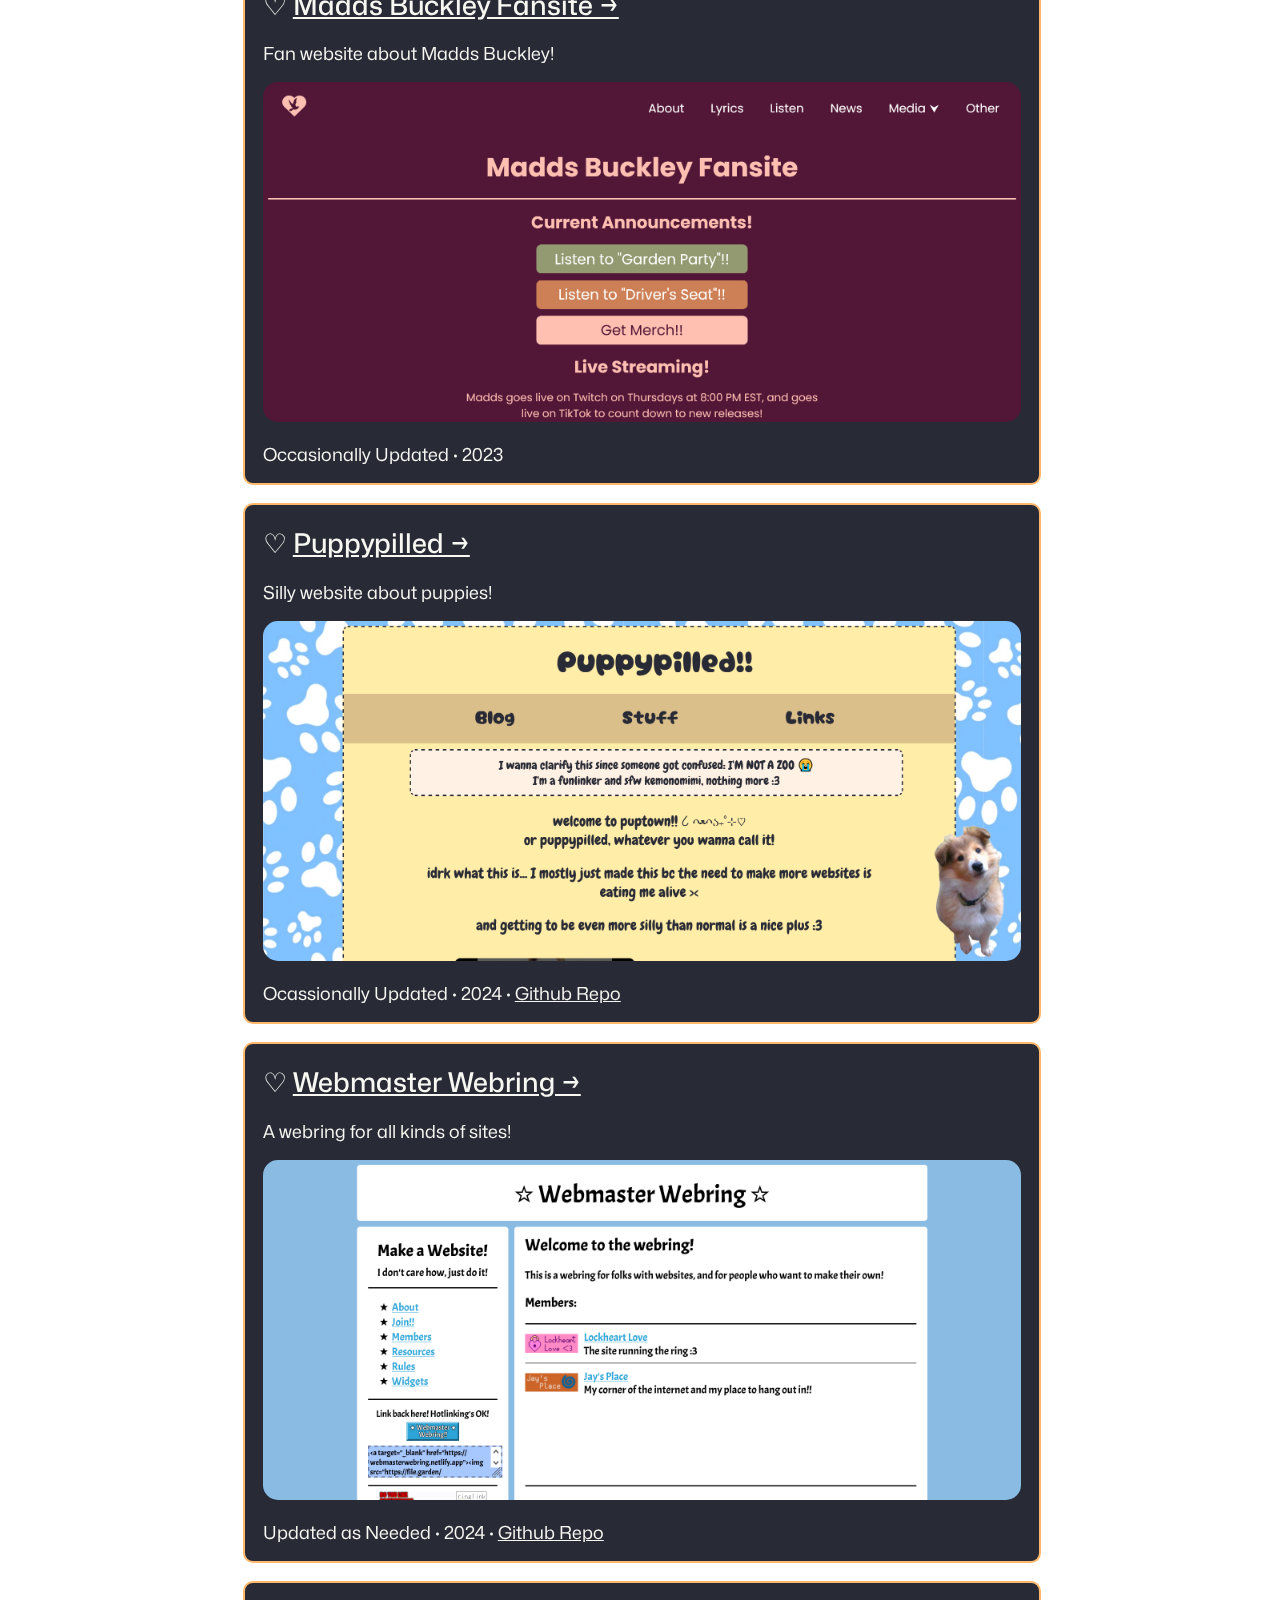
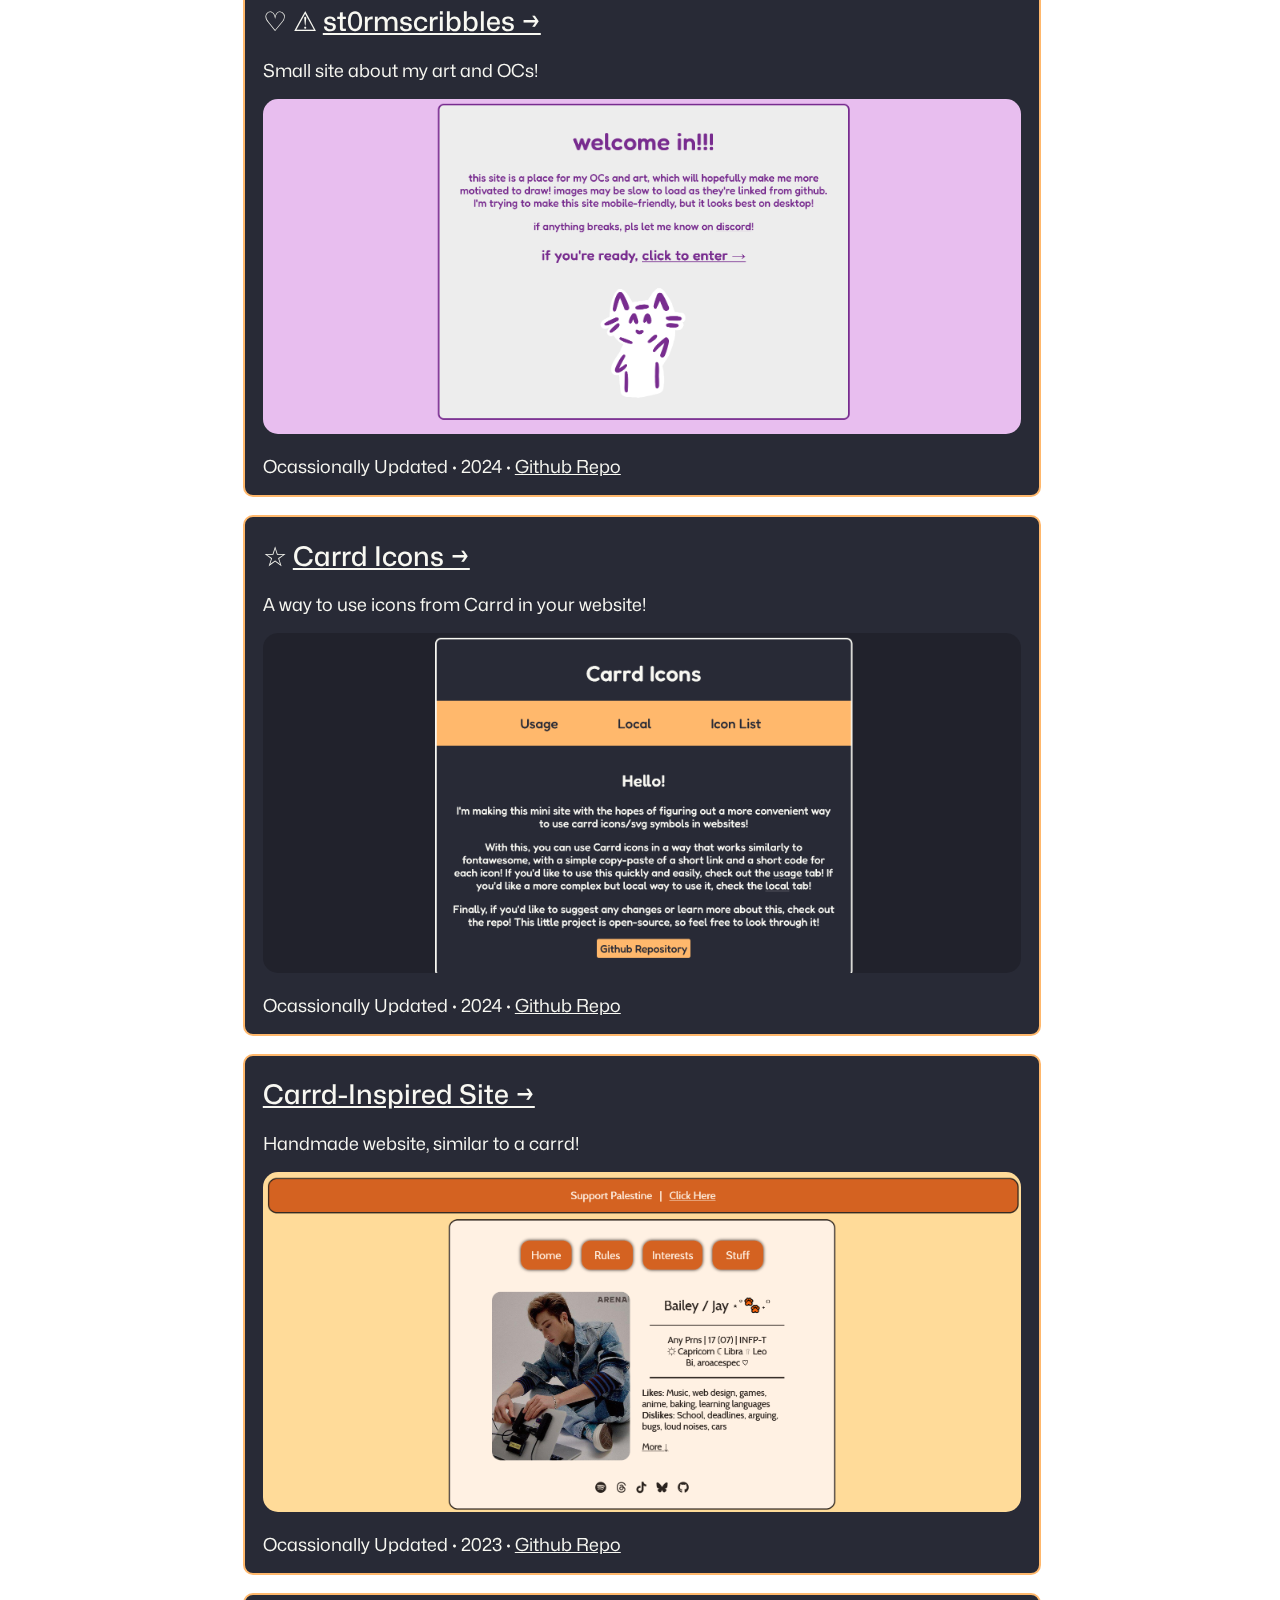
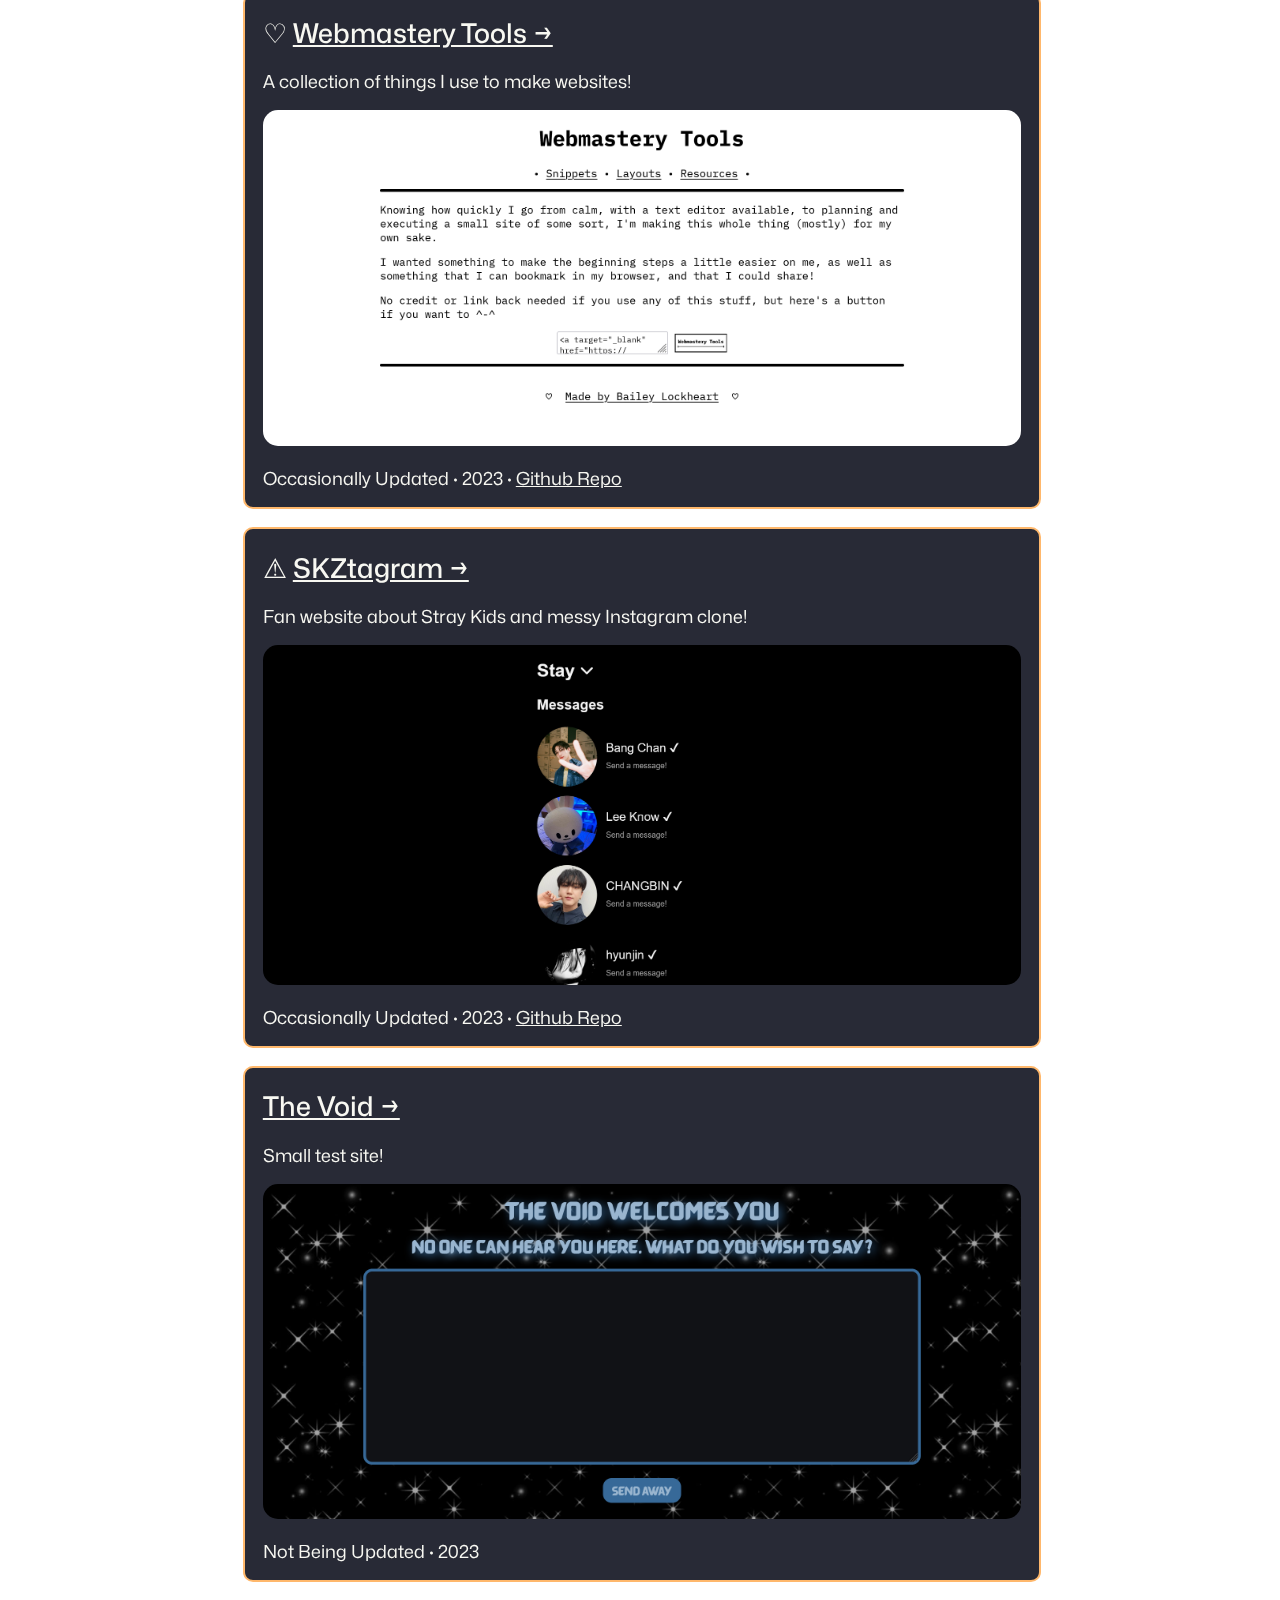
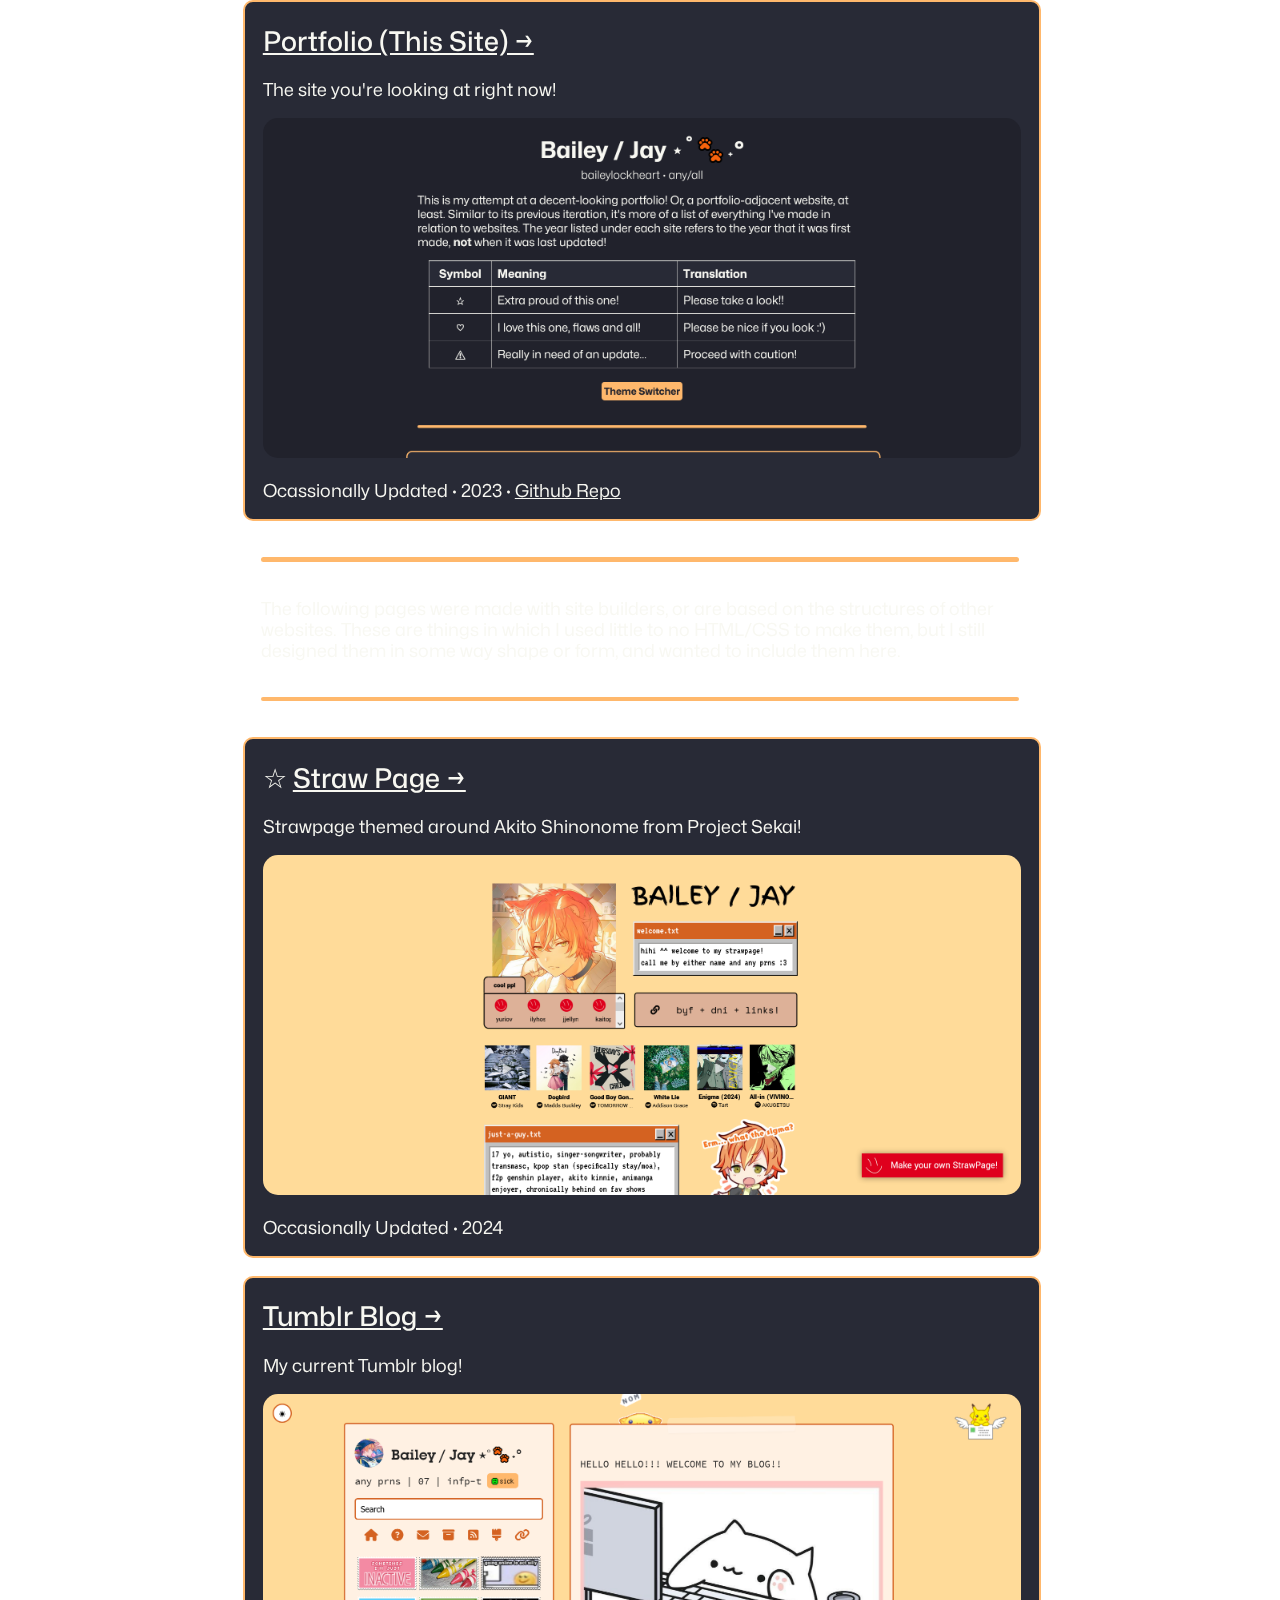
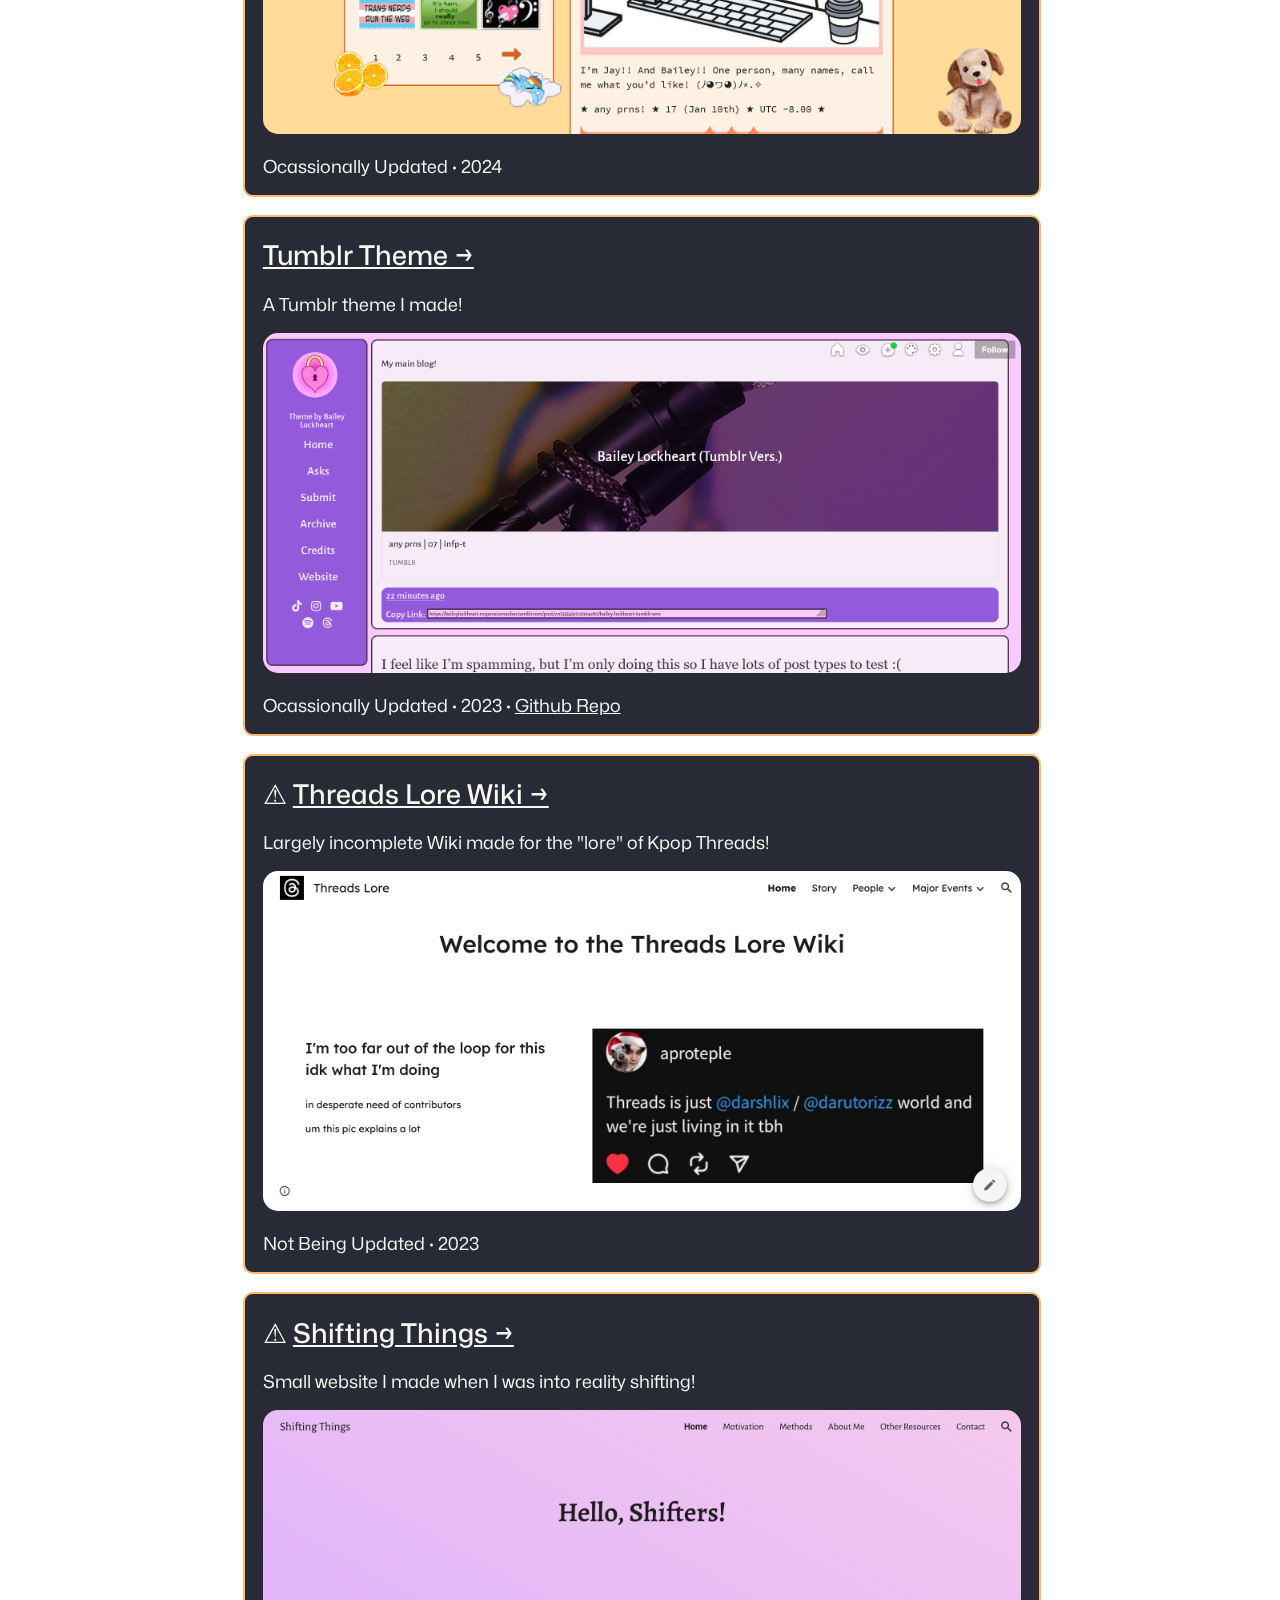
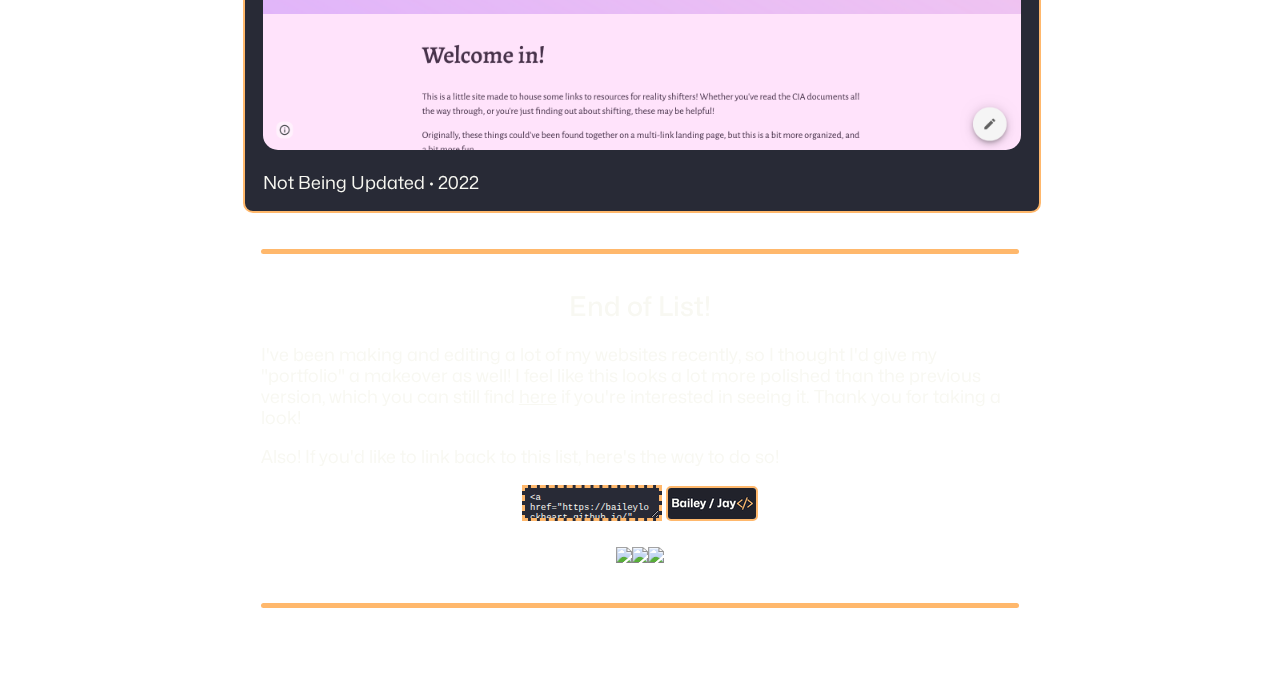
==== commit 1b40ddd5: "Fixed index" ====
--- a/index.html
+++ b/index.html
@@ -135,12 +135,6 @@
         <p>Occasionally Updated · 2023 · <a href="https://github.com/baileylockheart/lockheartlove" target="_blank">Github Repo</a></p>
     </div>
     <div class="entry">
-        <h2>&#9825; <a href="https://jaysplace.neocities.org" target="_blank">Jay's Place &rarr;</a></h2>
-        <p>My alternate website!</p>
-        <img src="/images/jaysplace.png">
-        <p>Frequently Updated · 2023 · <a href="https://github.com/baileylockheart/jaysplace" target="_blank">Github Repo</a></p>
-    </div>
-    <div class="entry">
         <h2>&#9888; <a href="https://skztagram.netlify.app" target="_blank">SKZtagram &rarr;</a></h2>
         <p>Fan website about Stray Kids and messy Instagram clone!</p>
         <img src="/images/skztagram.png">
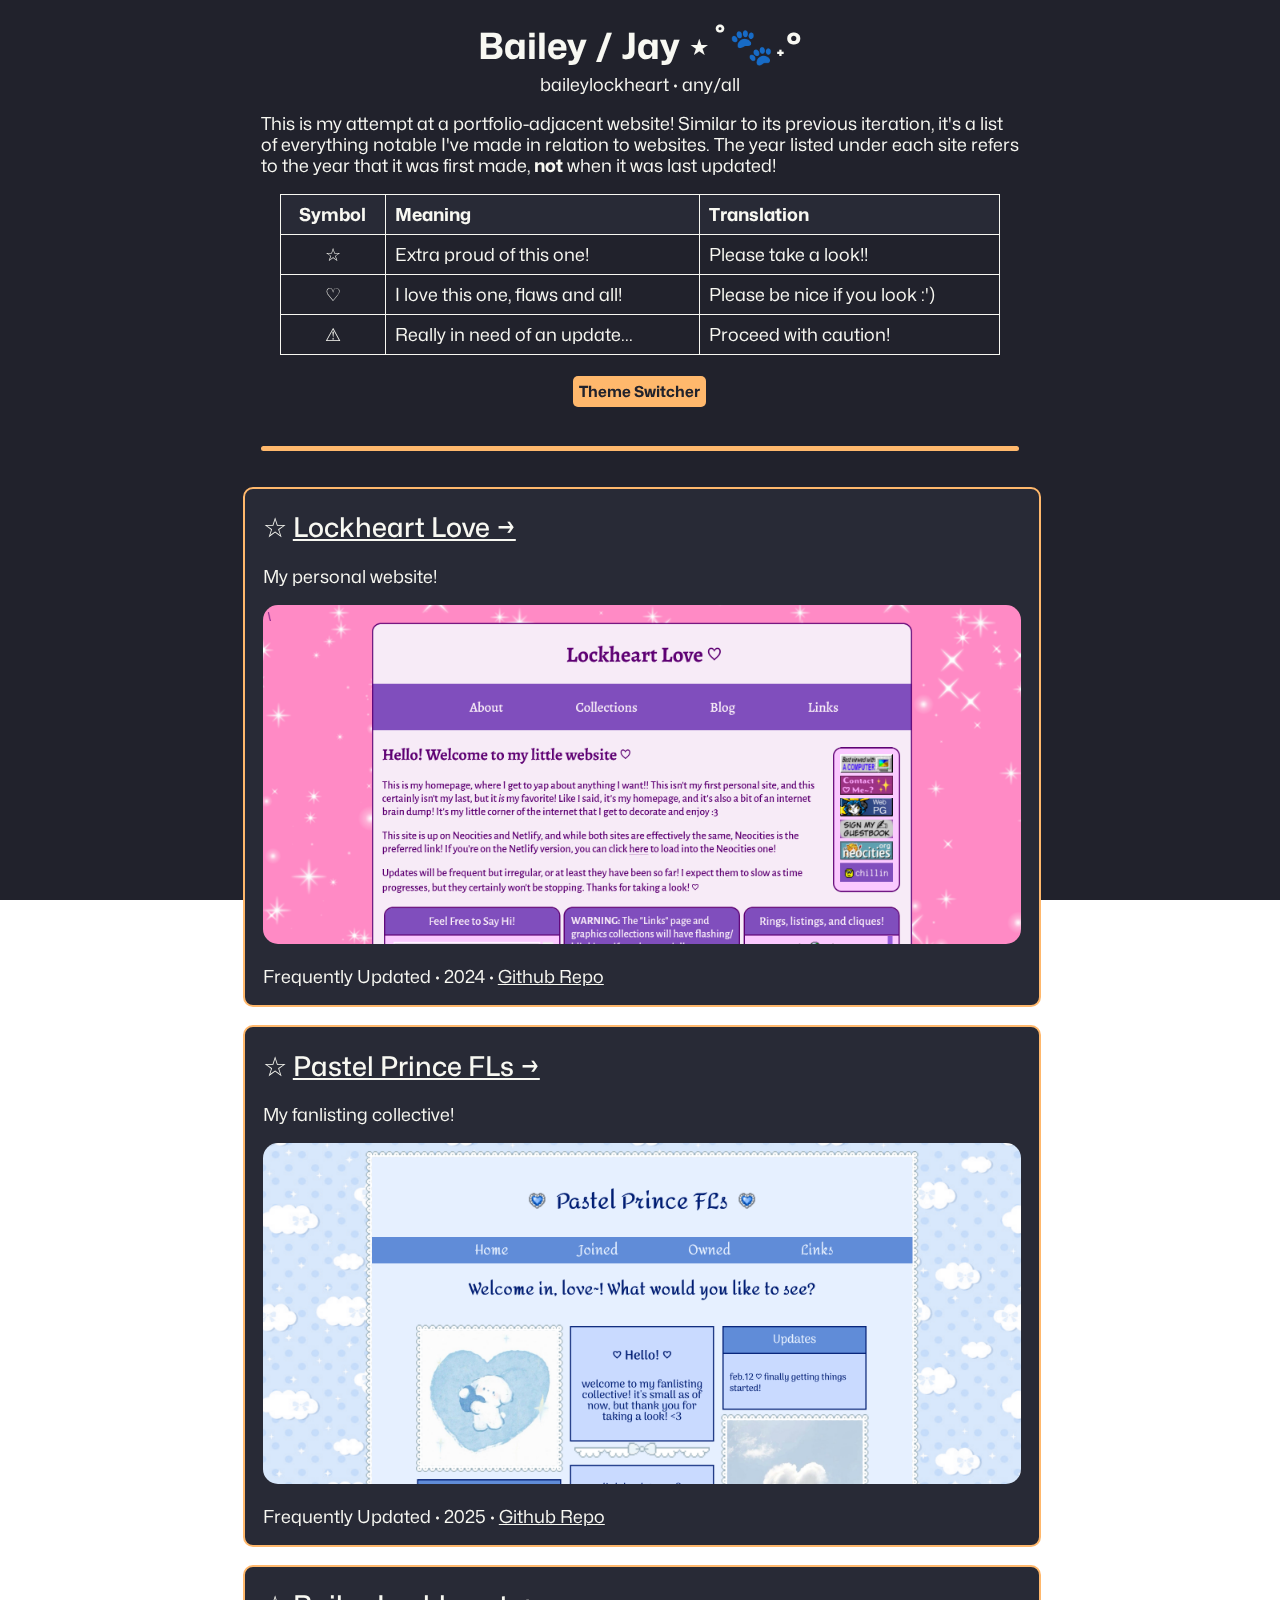
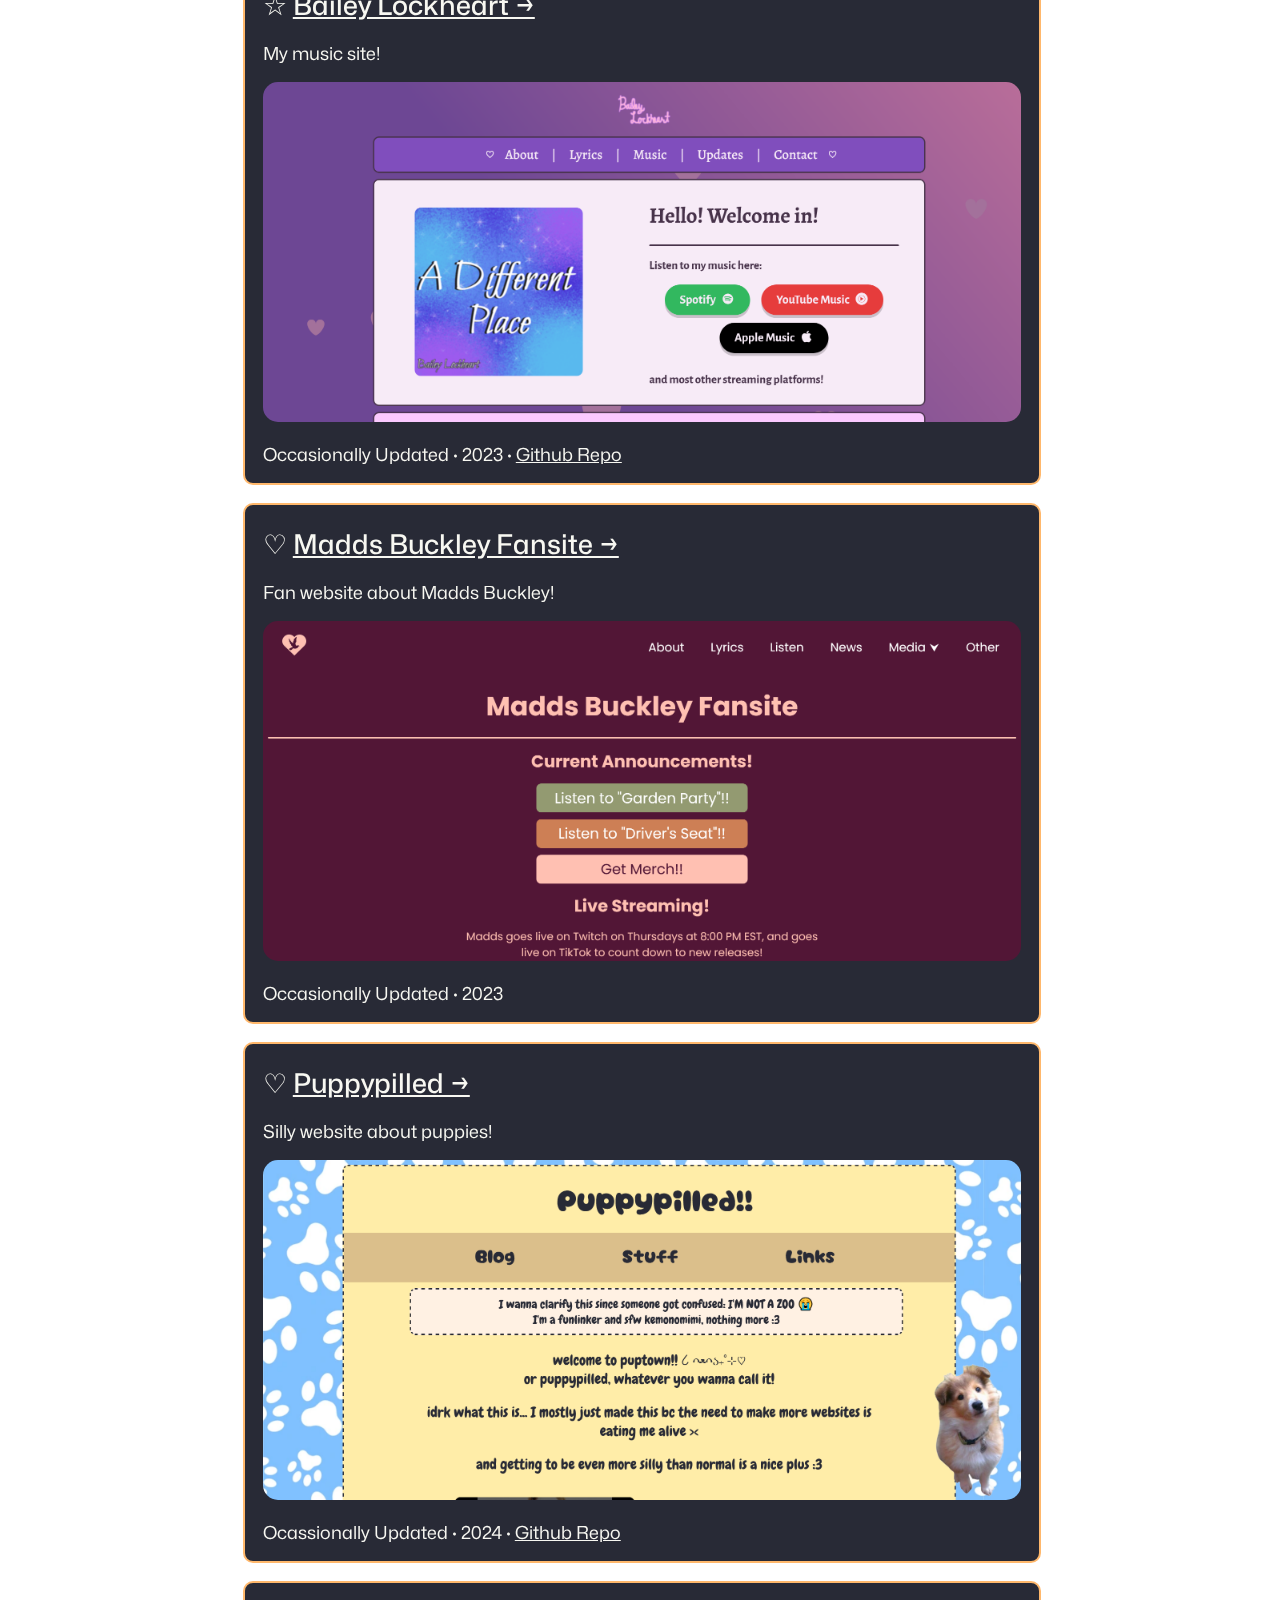
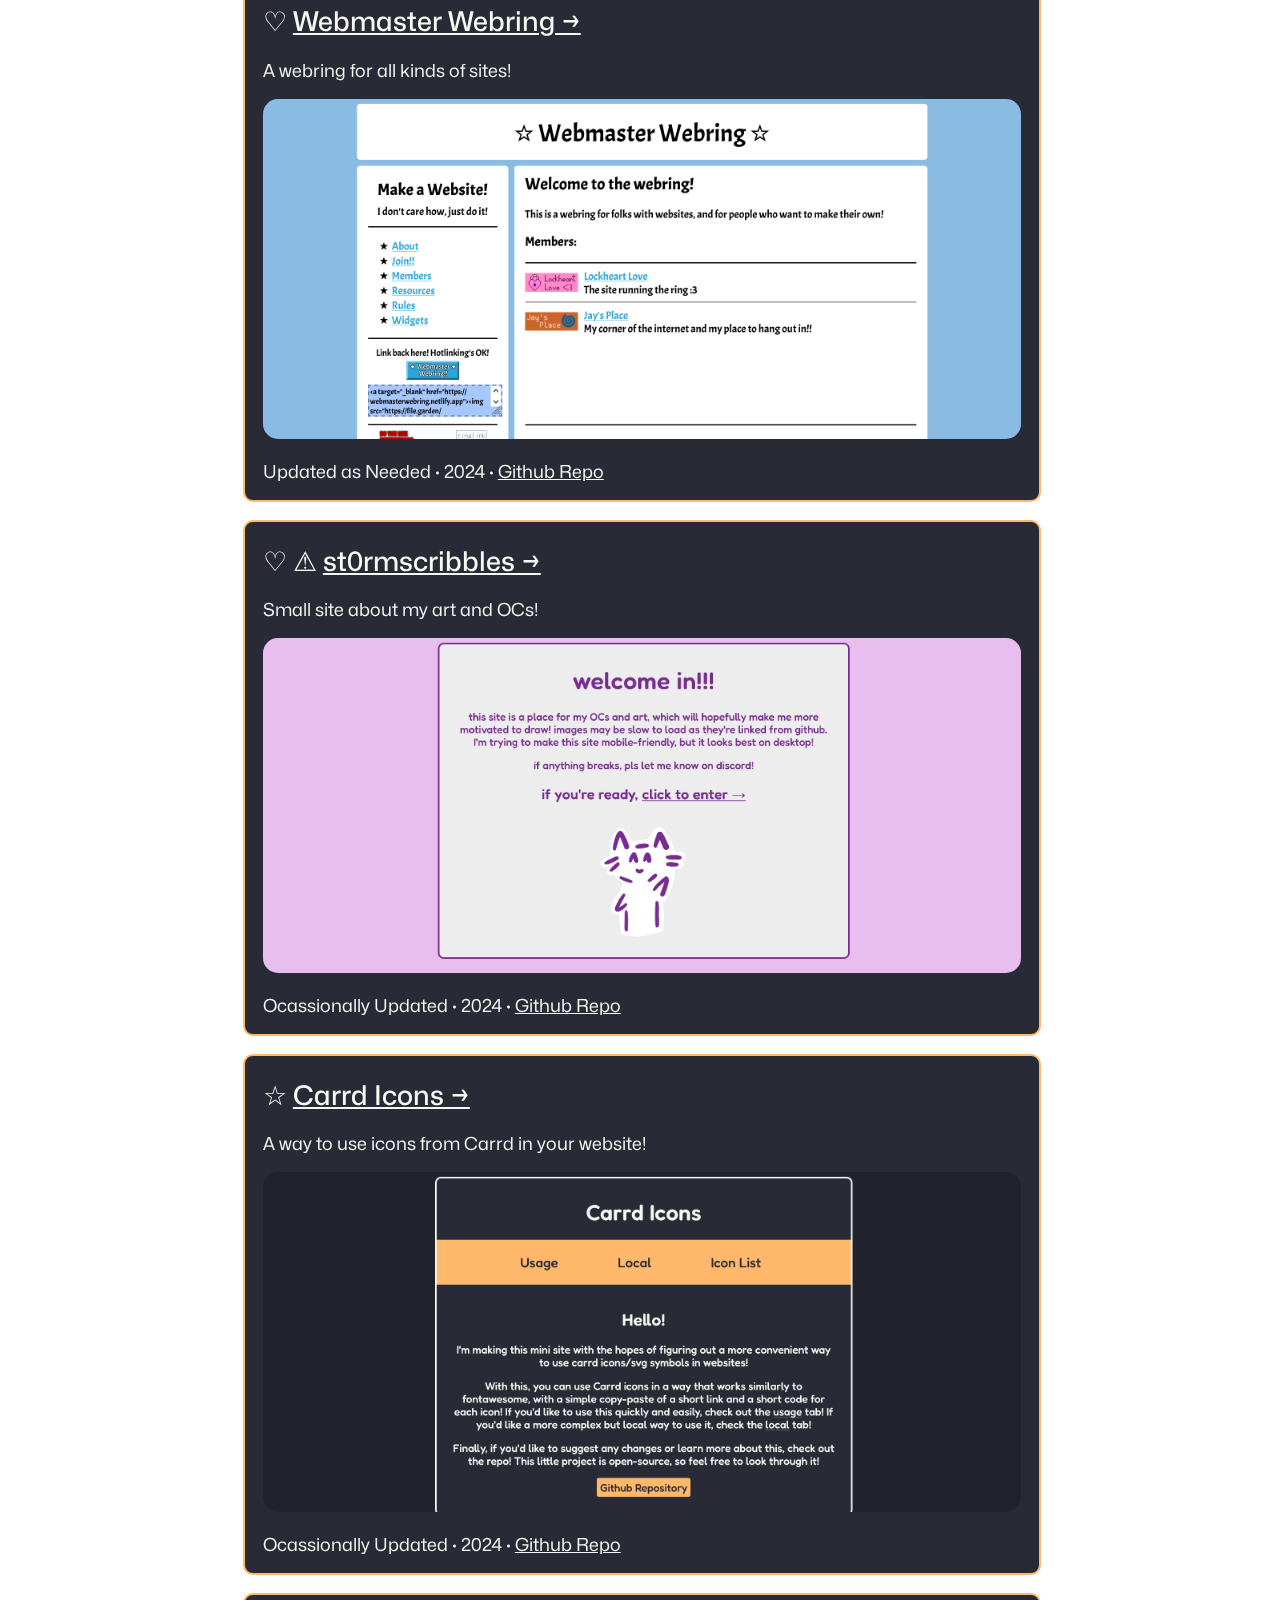
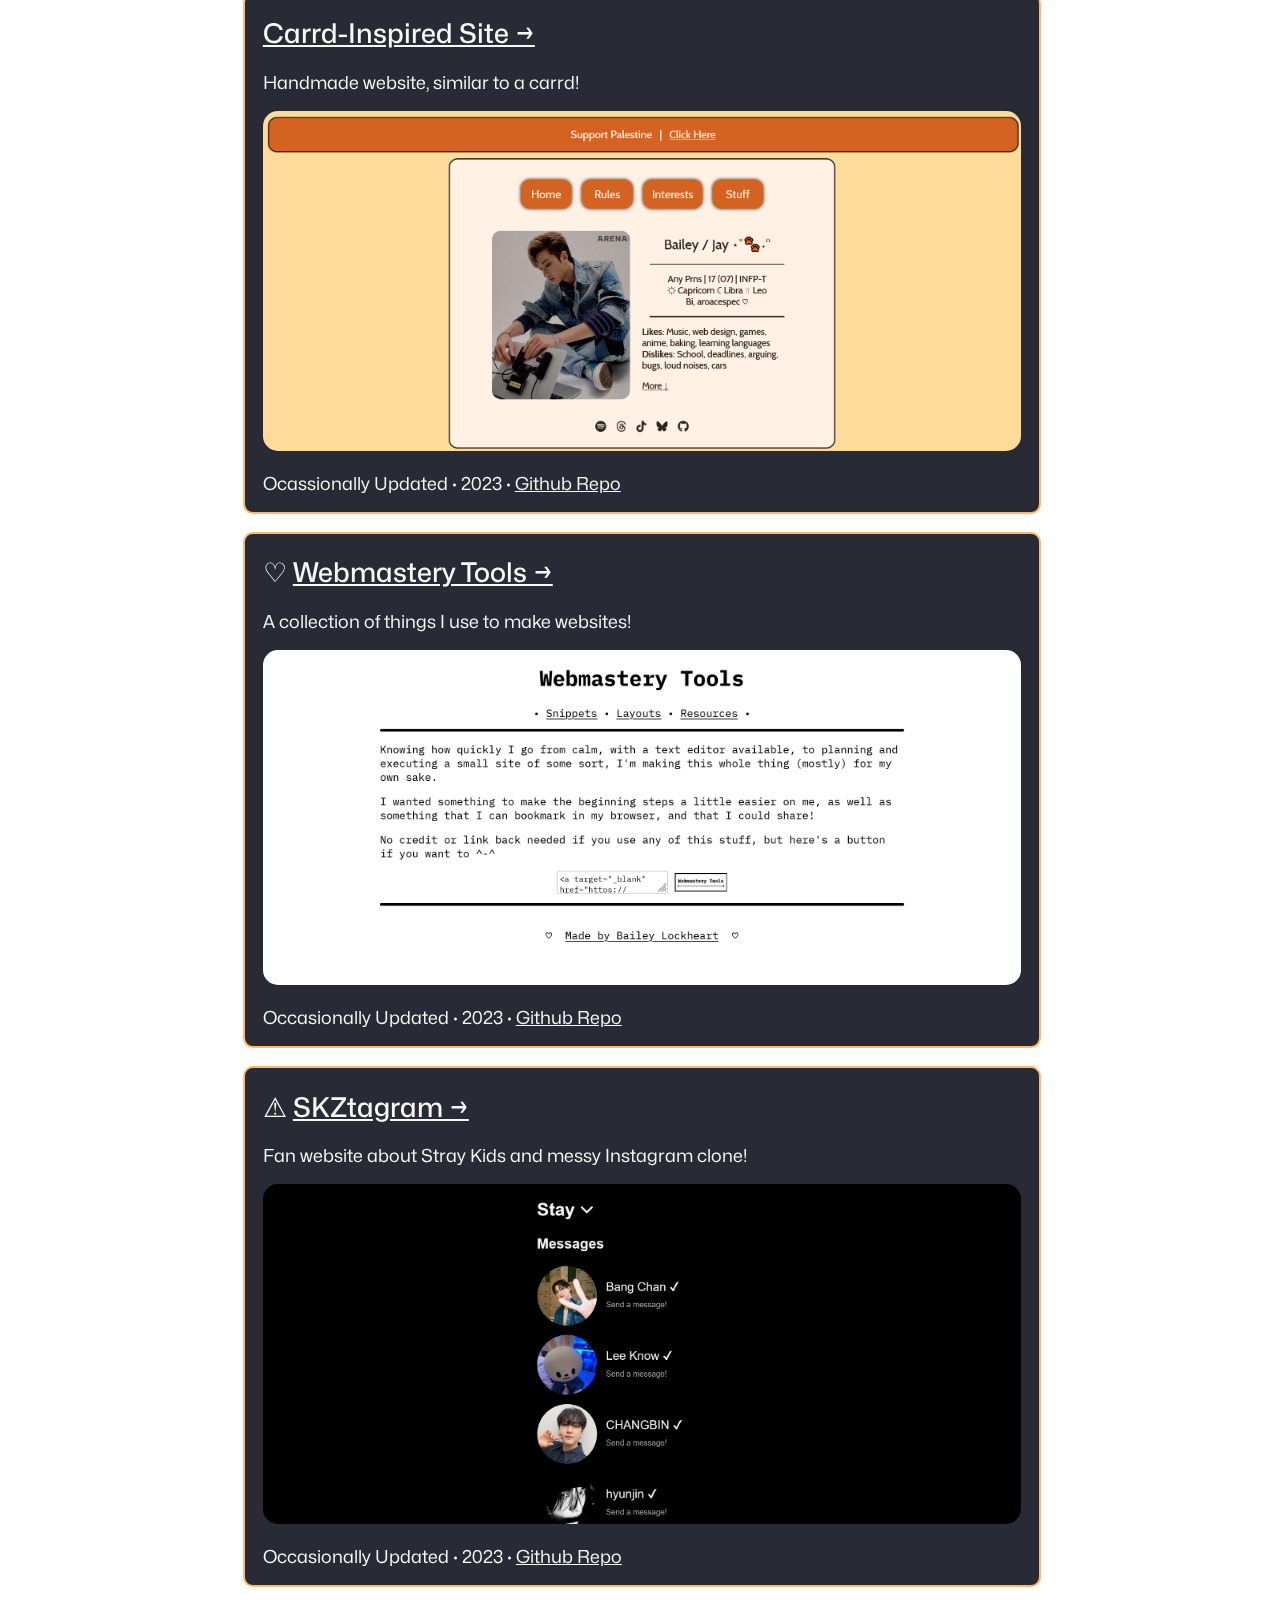
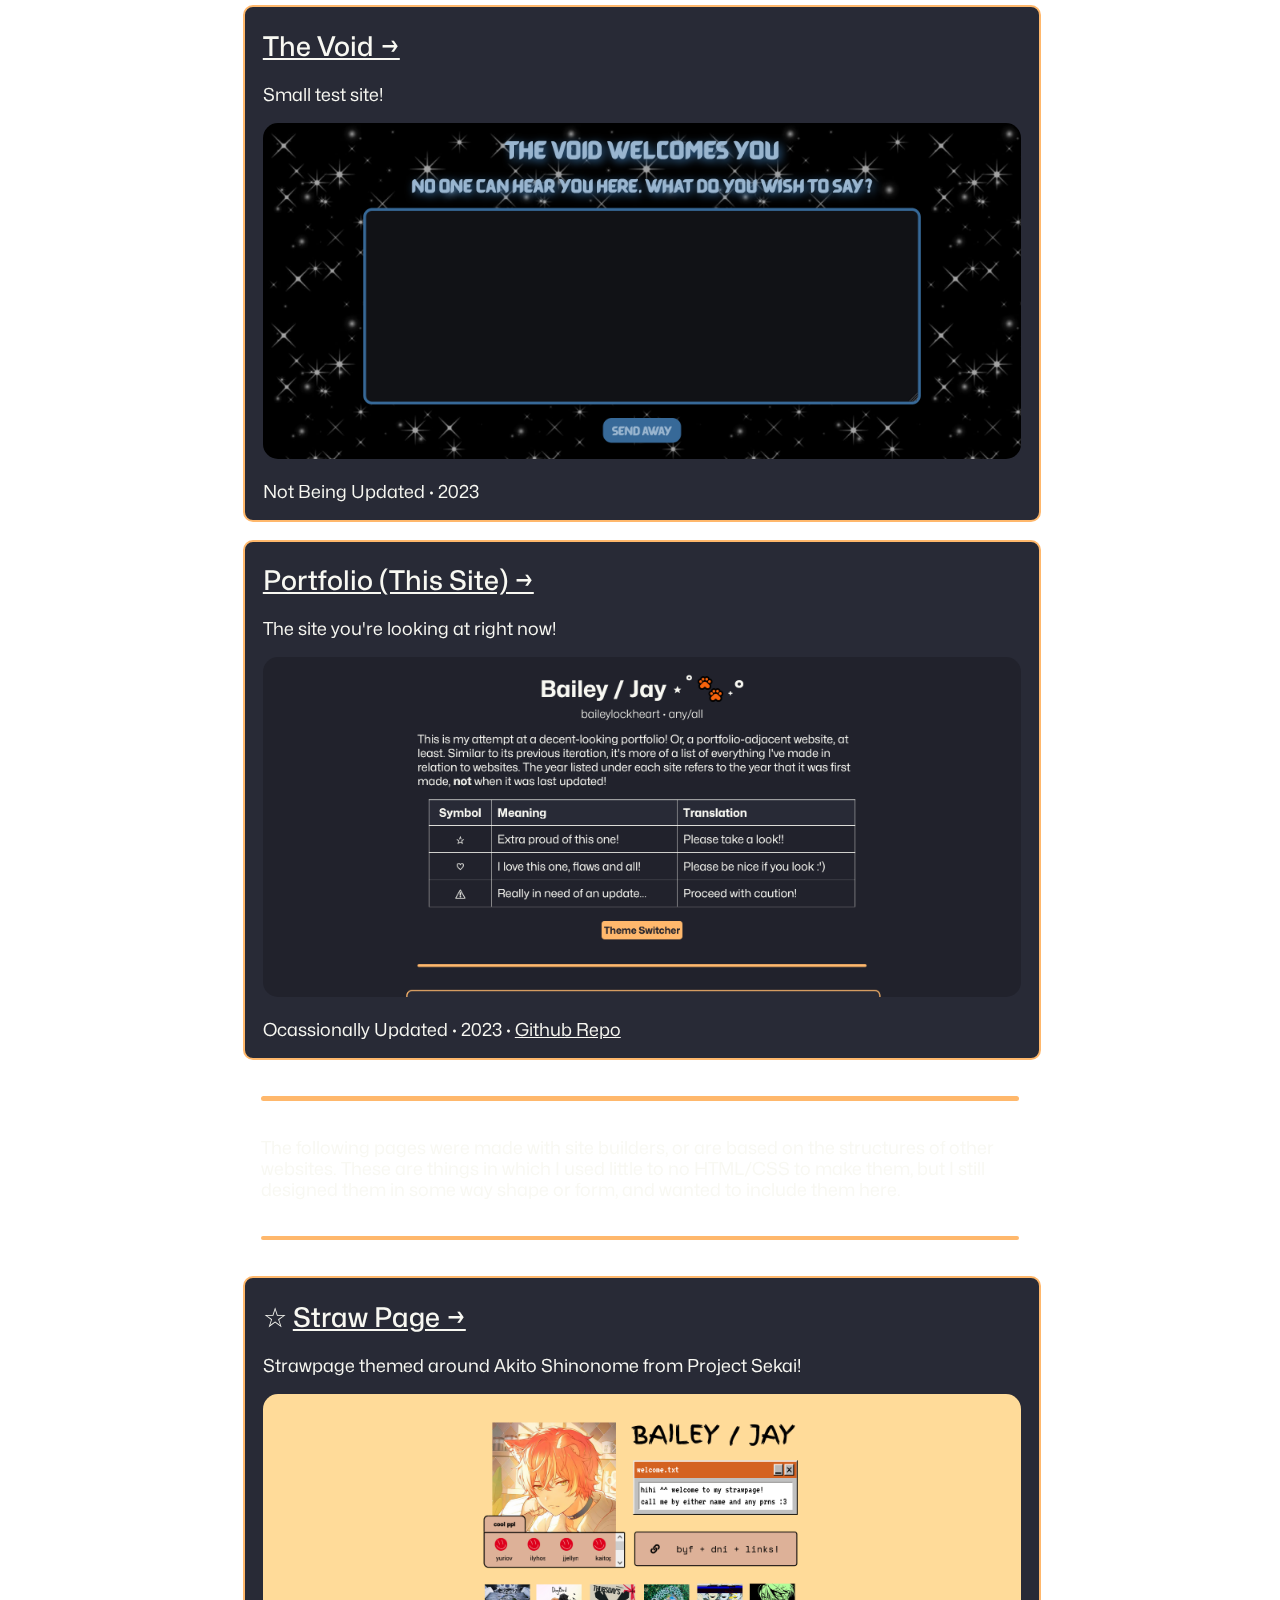
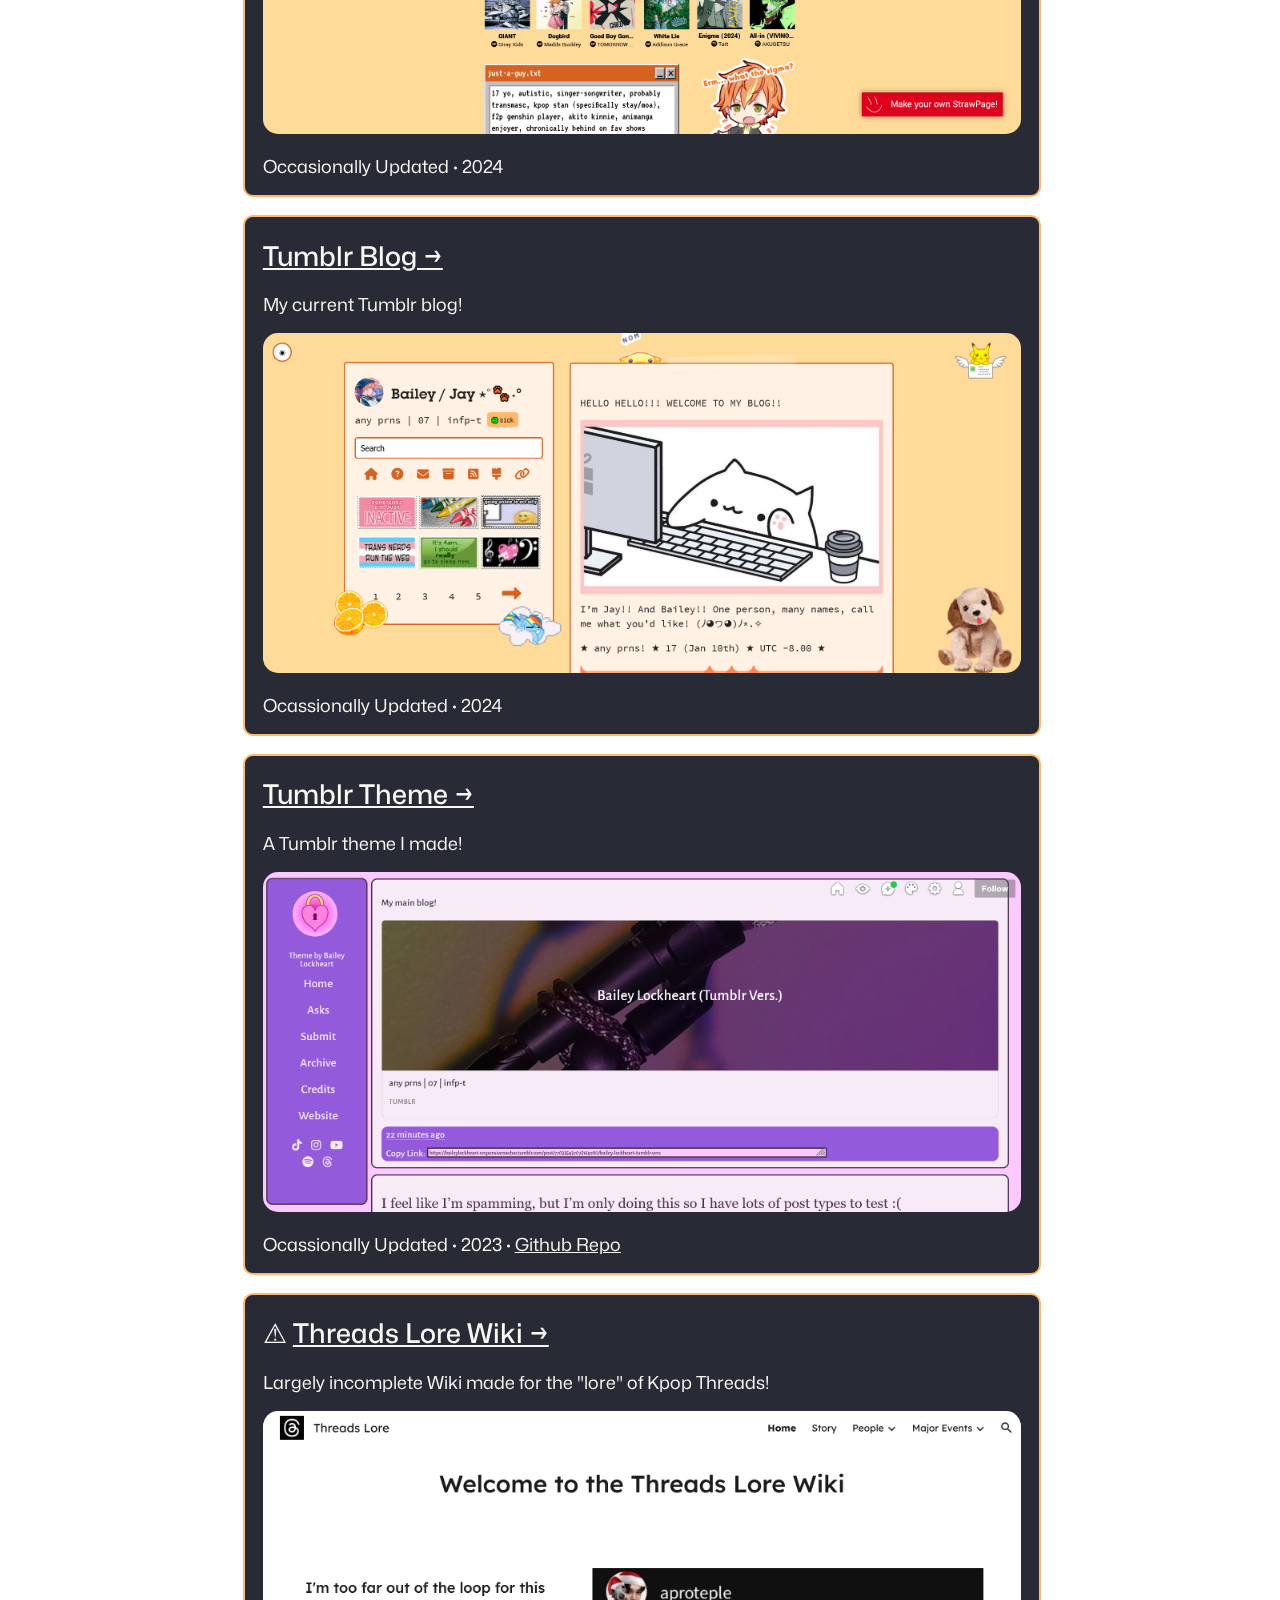
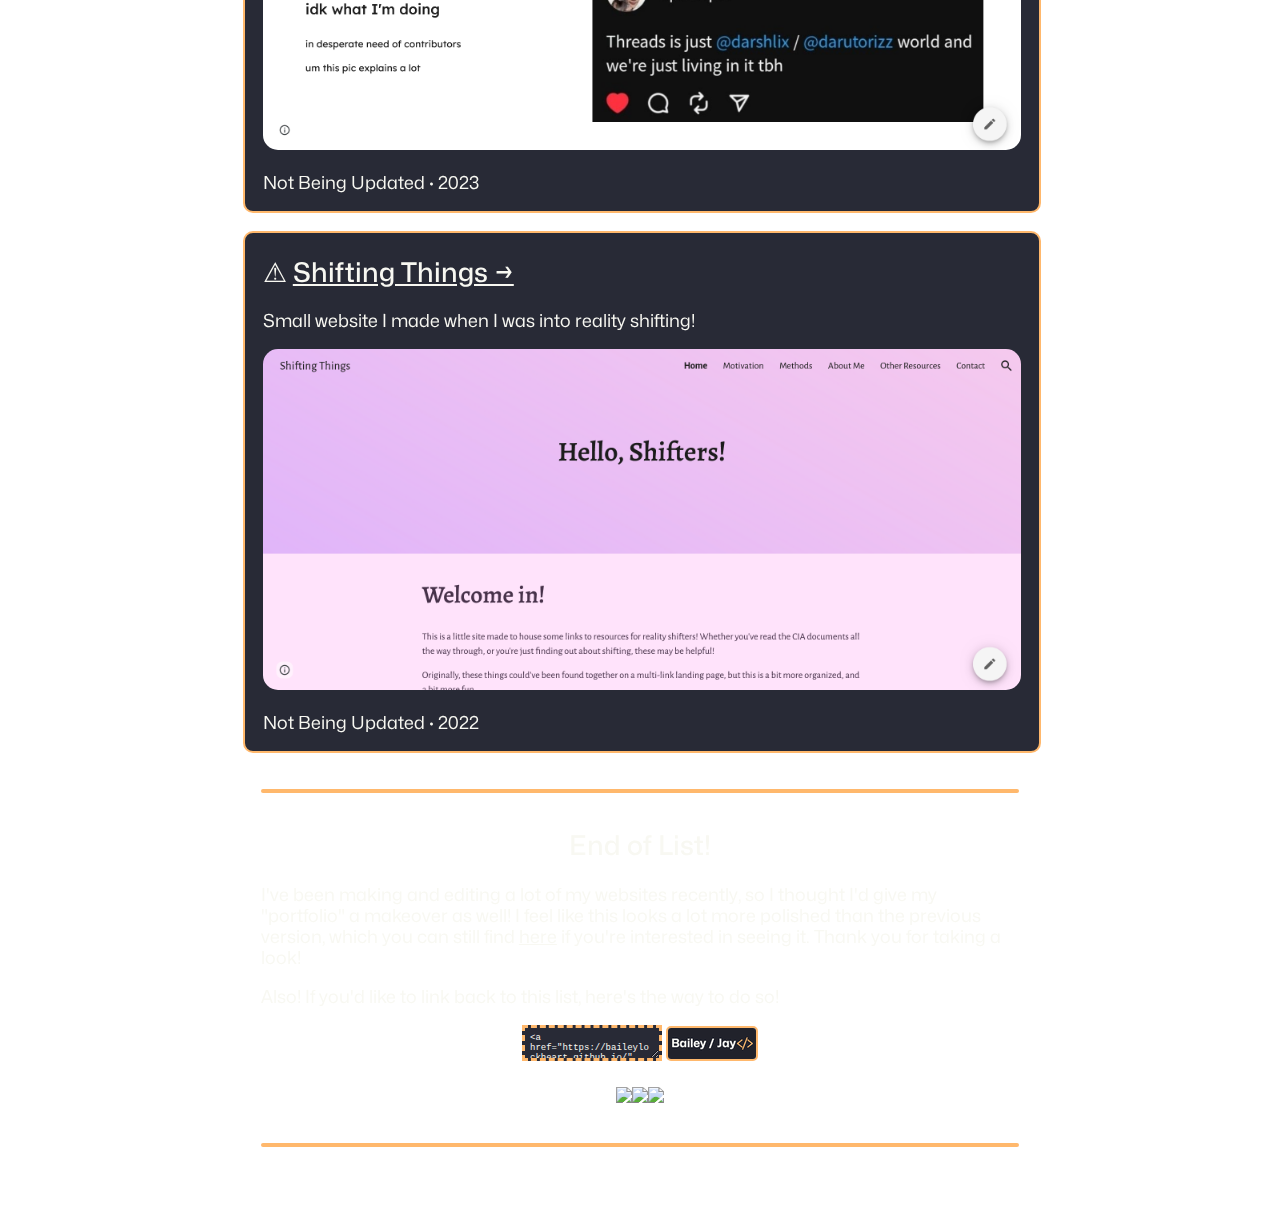
==== commit 5ba160cc: "Fanlisting collective! :D" ====
--- a/index.html
+++ b/index.html
@@ -87,6 +87,12 @@
         <p>Frequently Updated · 2024 · <a href="https://github.com/baileylockheart/lockheartlove" target="_blank">Github Repo</a></p>
     </div>
     <div class="entry">
+        <h2>&#9734; <a href="https://pastelprince.netlify.app/" target="_blank">Pastel Prince FLs &rarr;</a></h2>
+        <p>My fanlisting collective!</p>
+        <img src="/images/pastelprince.png">
+        <p>Frequently Updated · 2025 · <a href="https://github.com/baileylockheart/lockheartlove" target="_blank">Github Repo</a></p>
+    </div>
+    <div class="entry">
     <h2>&#9734; <a href="https://baileylockheart.netlify.app" target="_blank">Bailey Lockheart &rarr;</a></h2>
         <p>My music site!</p>
         <img src="/images/baileylockheart.png">
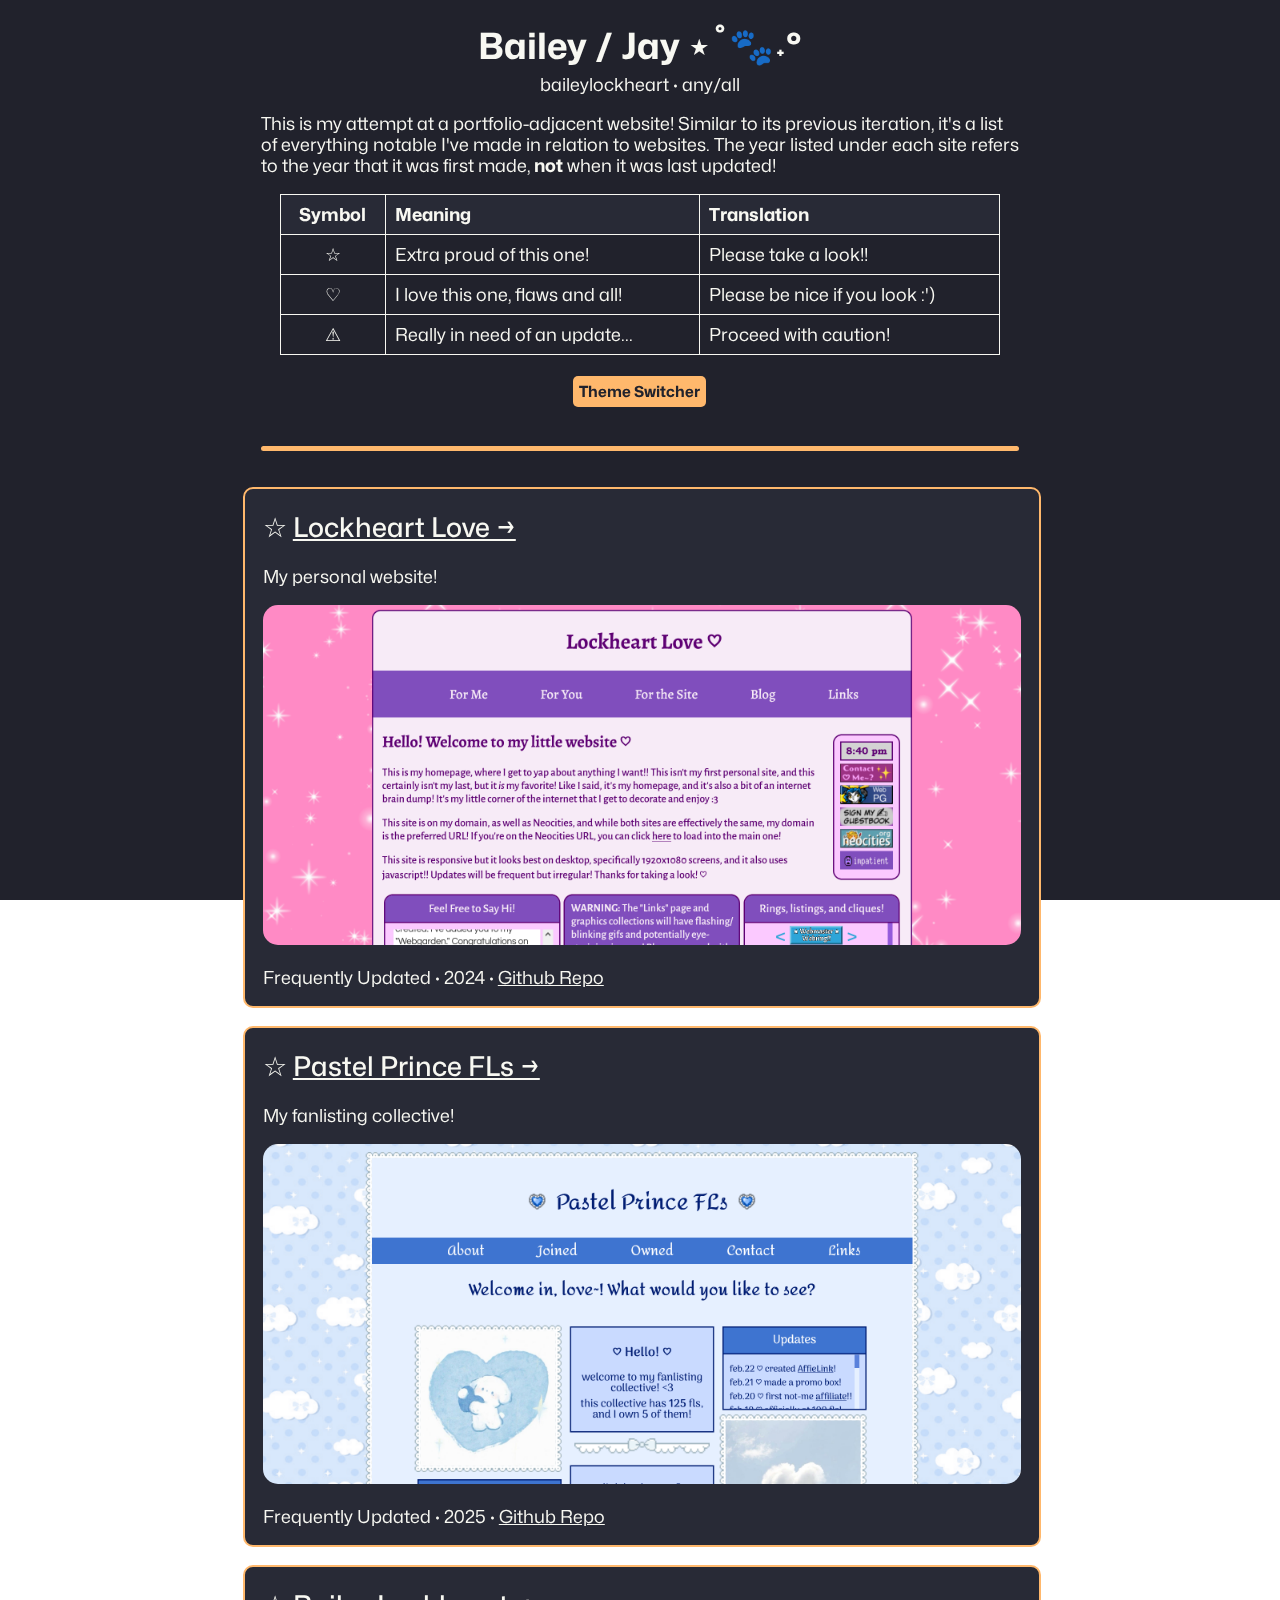
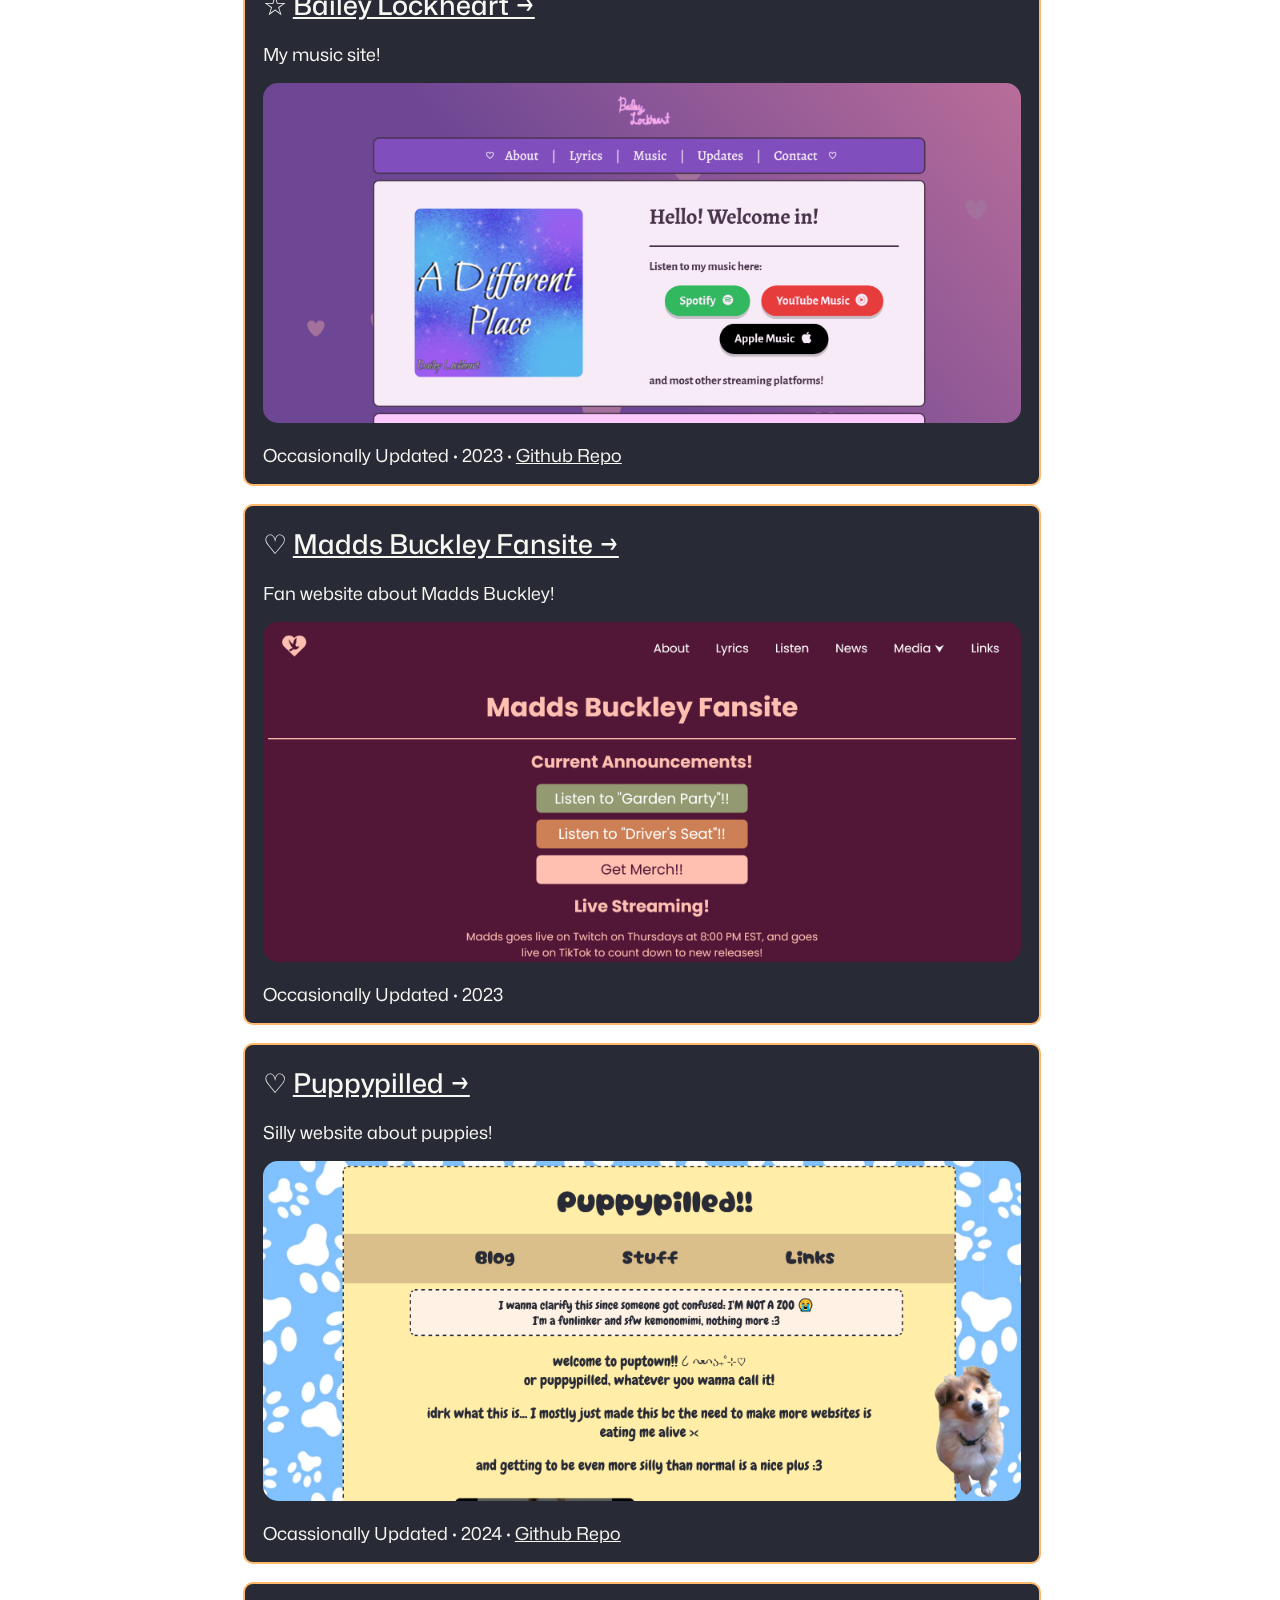
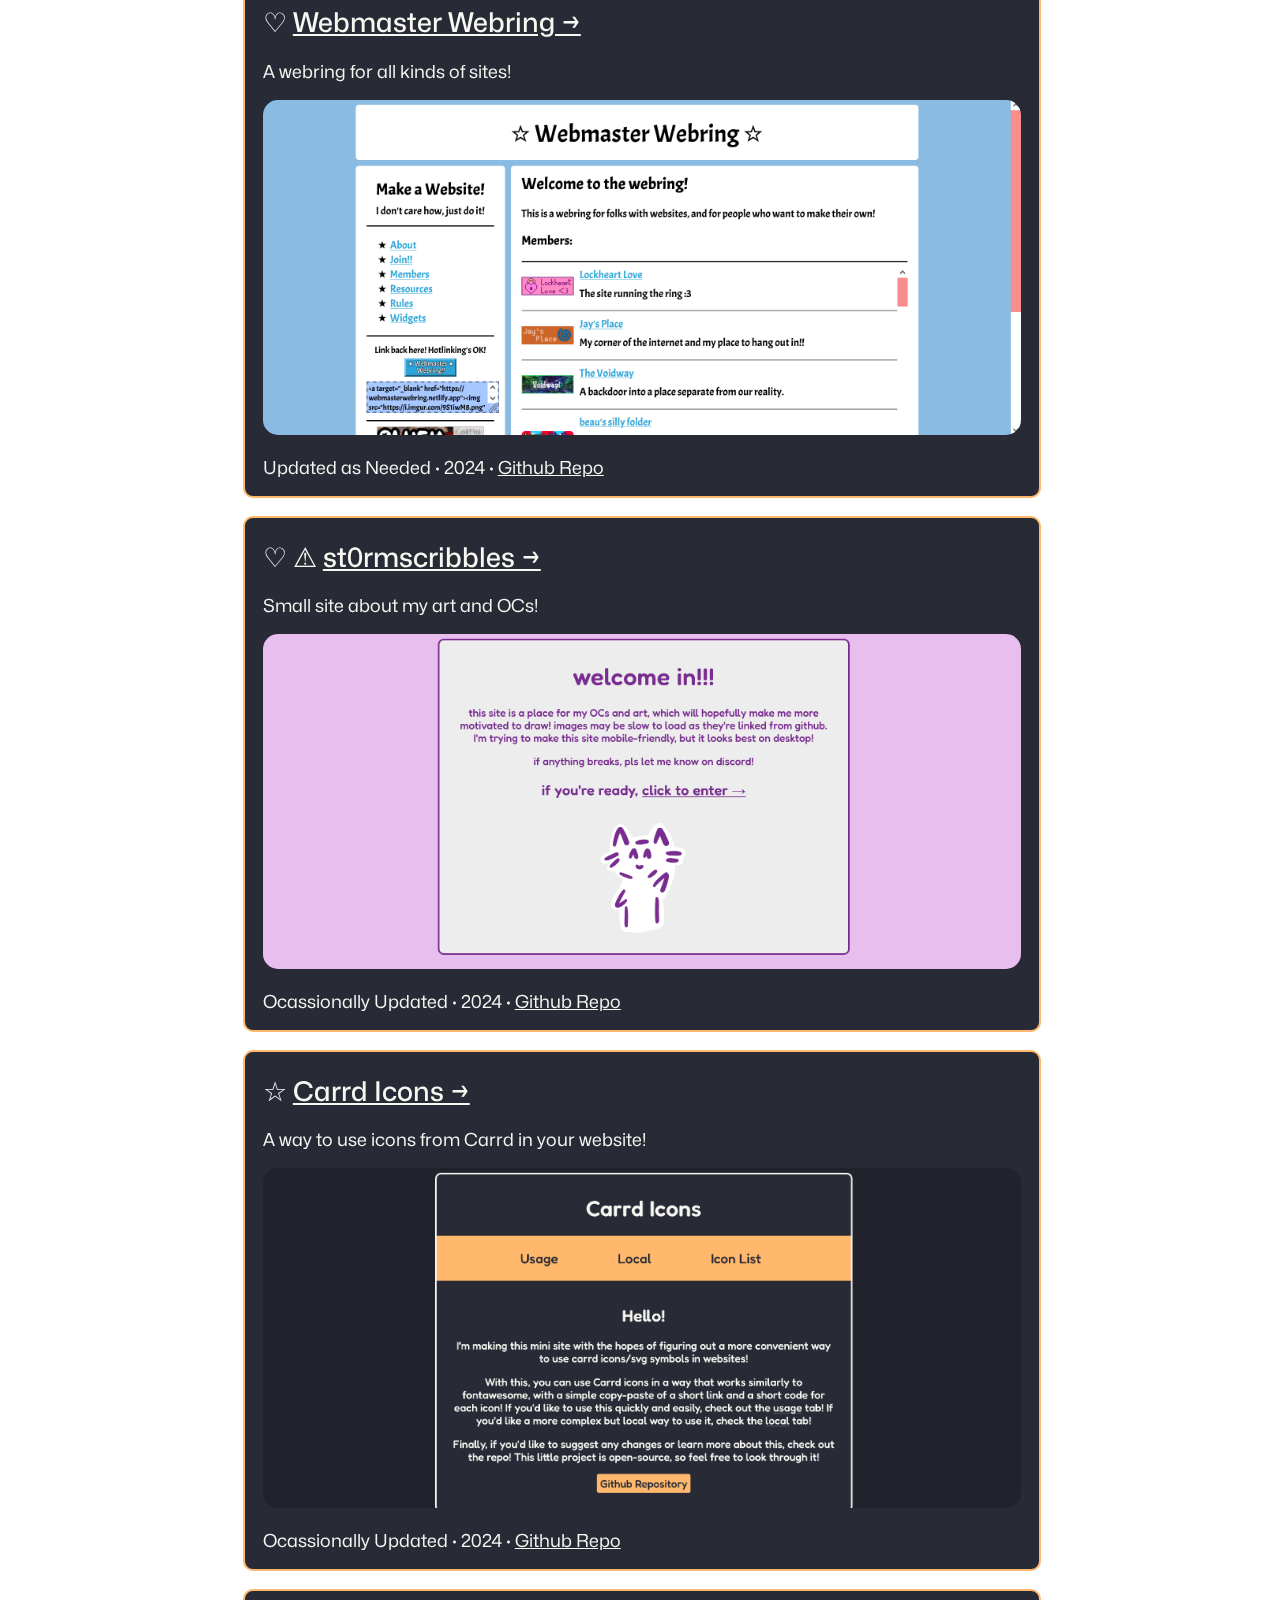
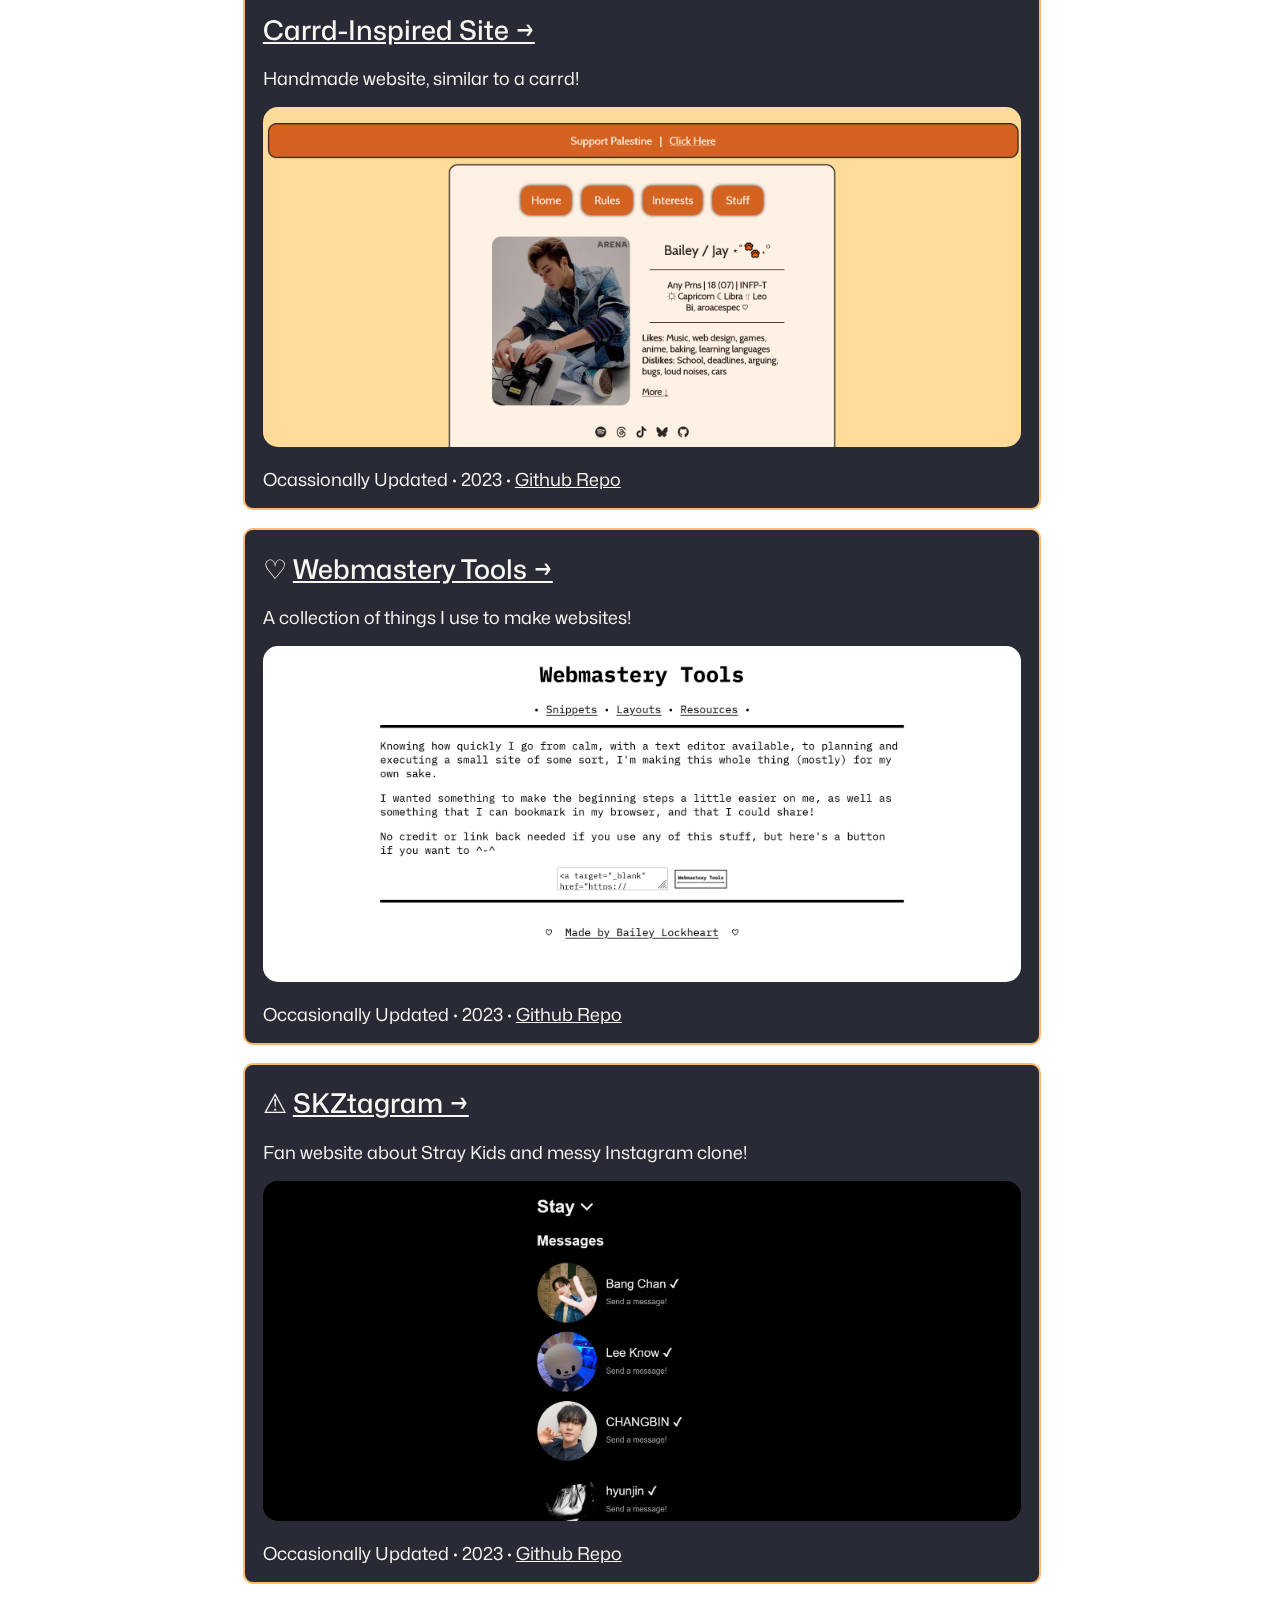
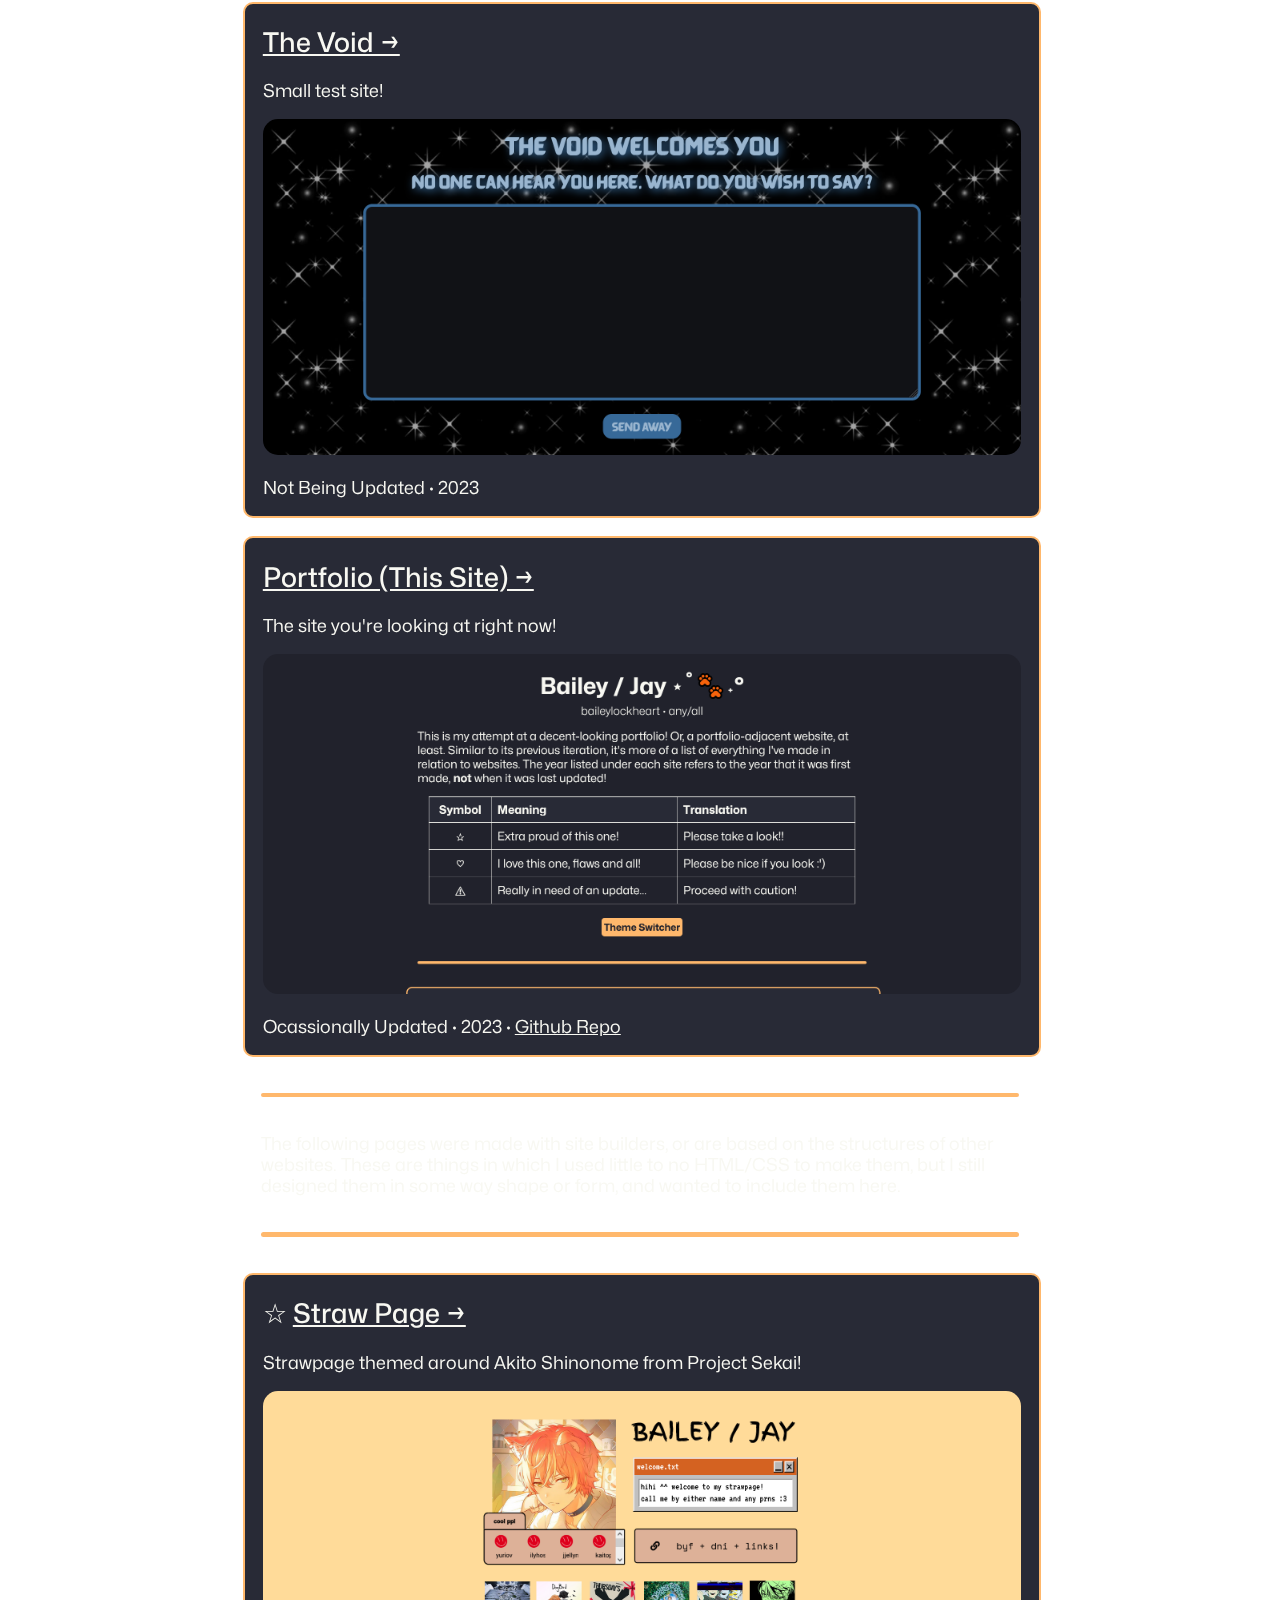
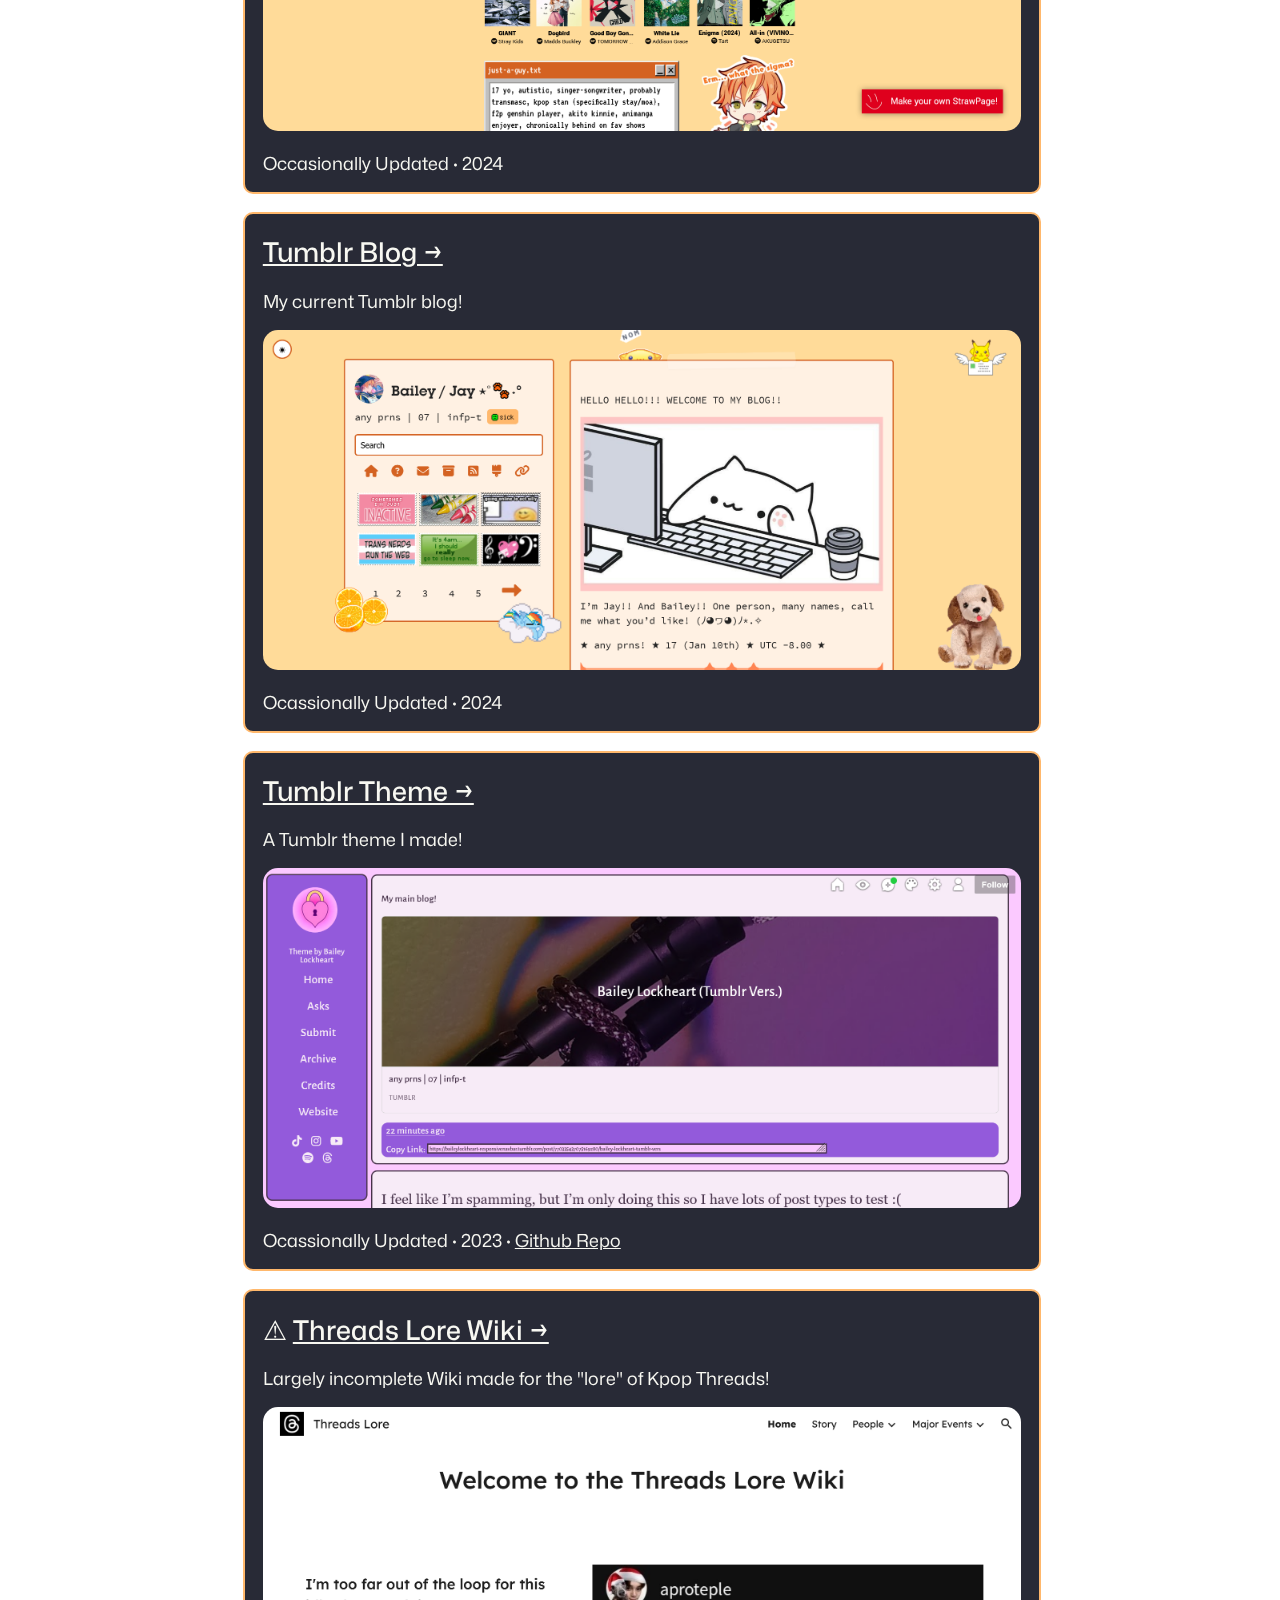
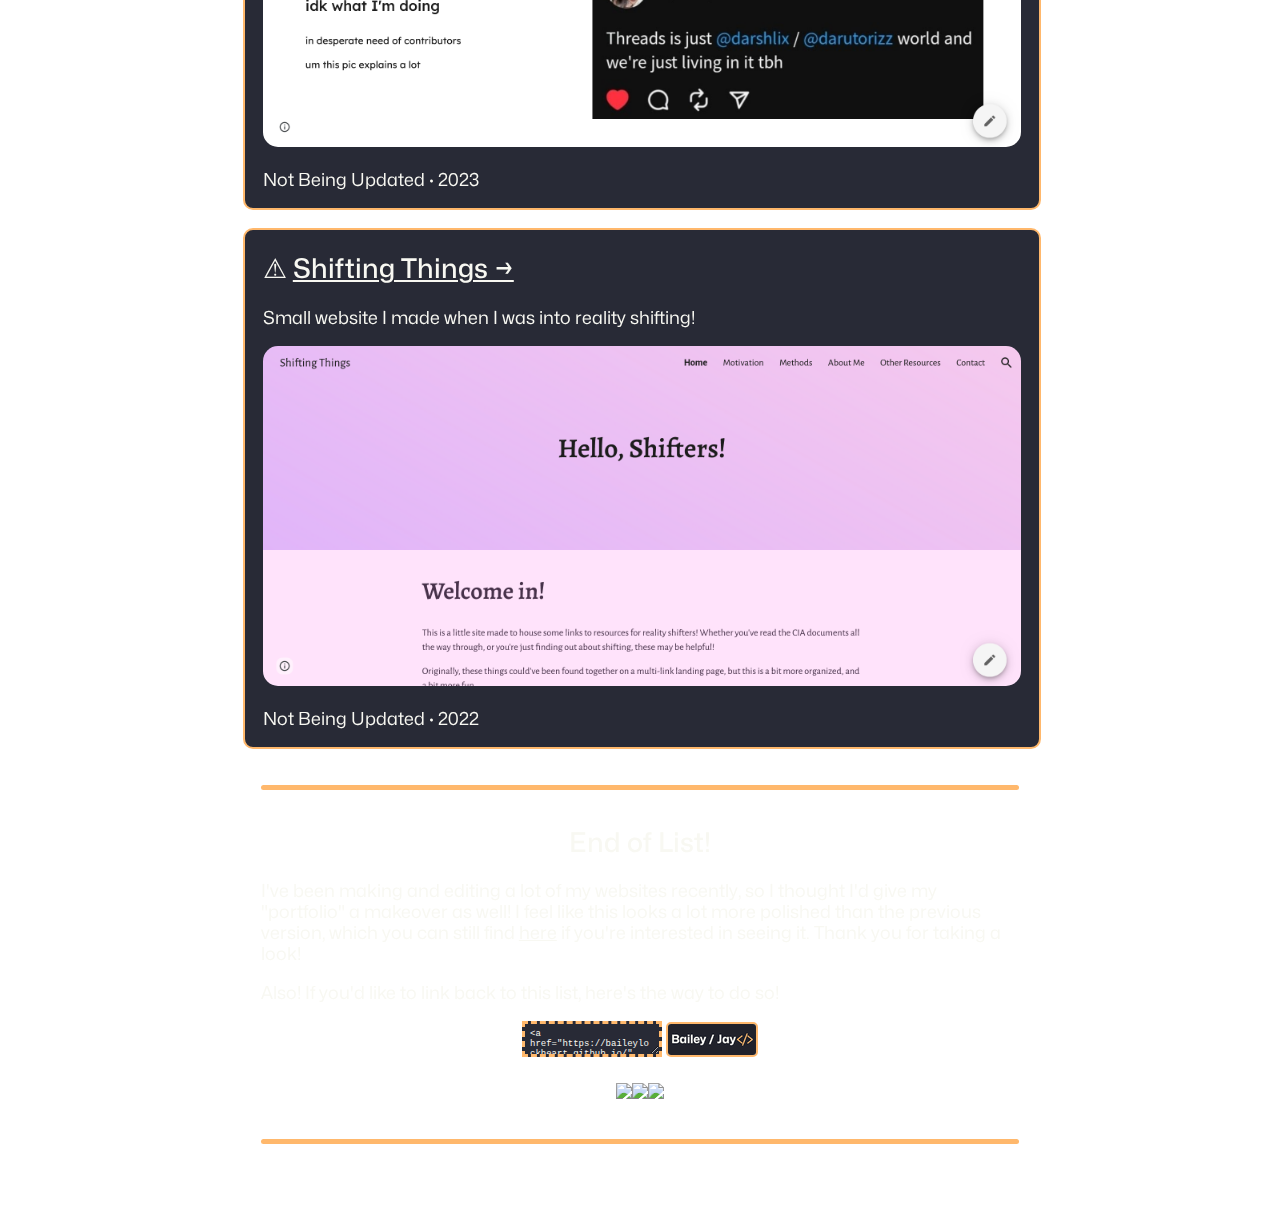
==== commit 94751376: "General update :3" ====
--- a/index.html
+++ b/index.html
@@ -81,19 +81,19 @@
     <button id="switch" onclick="toggleTheme()">Theme Switcher</button>
     <hr>
     <div class="entry">
-        <h2>&#9734; <a href="https://lockheartlove.neocities.org" target="_blank">Lockheart Love &rarr;</a></h2>
+        <h2>&#9734; <a href="https://lockheart.love" target="_blank">Lockheart Love &rarr;</a></h2>
         <p>My personal website!</p>
         <img src="/images/lockheartlove.png">
         <p>Frequently Updated · 2024 · <a href="https://github.com/baileylockheart/lockheartlove" target="_blank">Github Repo</a></p>
     </div>
     <div class="entry">
-        <h2>&#9734; <a href="https://pastelprince.netlify.app/" target="_blank">Pastel Prince FLs &rarr;</a></h2>
+        <h2>&#9734; <a href="https://pastelprince.lockheart.love/" target="_blank">Pastel Prince FLs &rarr;</a></h2>
         <p>My fanlisting collective!</p>
         <img src="/images/pastelprince.png">
         <p>Frequently Updated · 2025 · <a href="https://github.com/baileylockheart/lockheartlove" target="_blank">Github Repo</a></p>
     </div>
     <div class="entry">
-    <h2>&#9734; <a href="https://baileylockheart.netlify.app" target="_blank">Bailey Lockheart &rarr;</a></h2>
+    <h2>&#9734; <a href="https://baileylockheart.lockheart.love" target="_blank">Bailey Lockheart &rarr;</a></h2>
         <p>My music site!</p>
         <img src="/images/baileylockheart.png">
         <p>Occasionally Updated · 2023 · <a href="https://github.com/baileylockheart/music-site" target="_blank">Github Repo</a></p>
@@ -129,7 +129,7 @@
         <p>Ocassionally Updated · 2024 · <a href="https://github.com/baileylockheart/carrd-icons" target="_blank">Github Repo</a></p>
     </div>
     <div class="entry">
-        <h2><a href="https://baileylockheart-carrd.netlify.app" target="_blank">Carrd-Inspired Site &rarr;</a></h2>
+        <h2><a href="https://carrd.lockheart.love" target="_blank">Carrd-Inspired Site &rarr;</a></h2>
         <p>Handmade website, similar to a carrd!</p>
         <img src="/images/carrd.png">
         <p>Ocassionally Updated · 2023 · <a href="https://github.com/baileylockheart/baileylockheart-carrd" target="_blank">Github Repo</a></p>
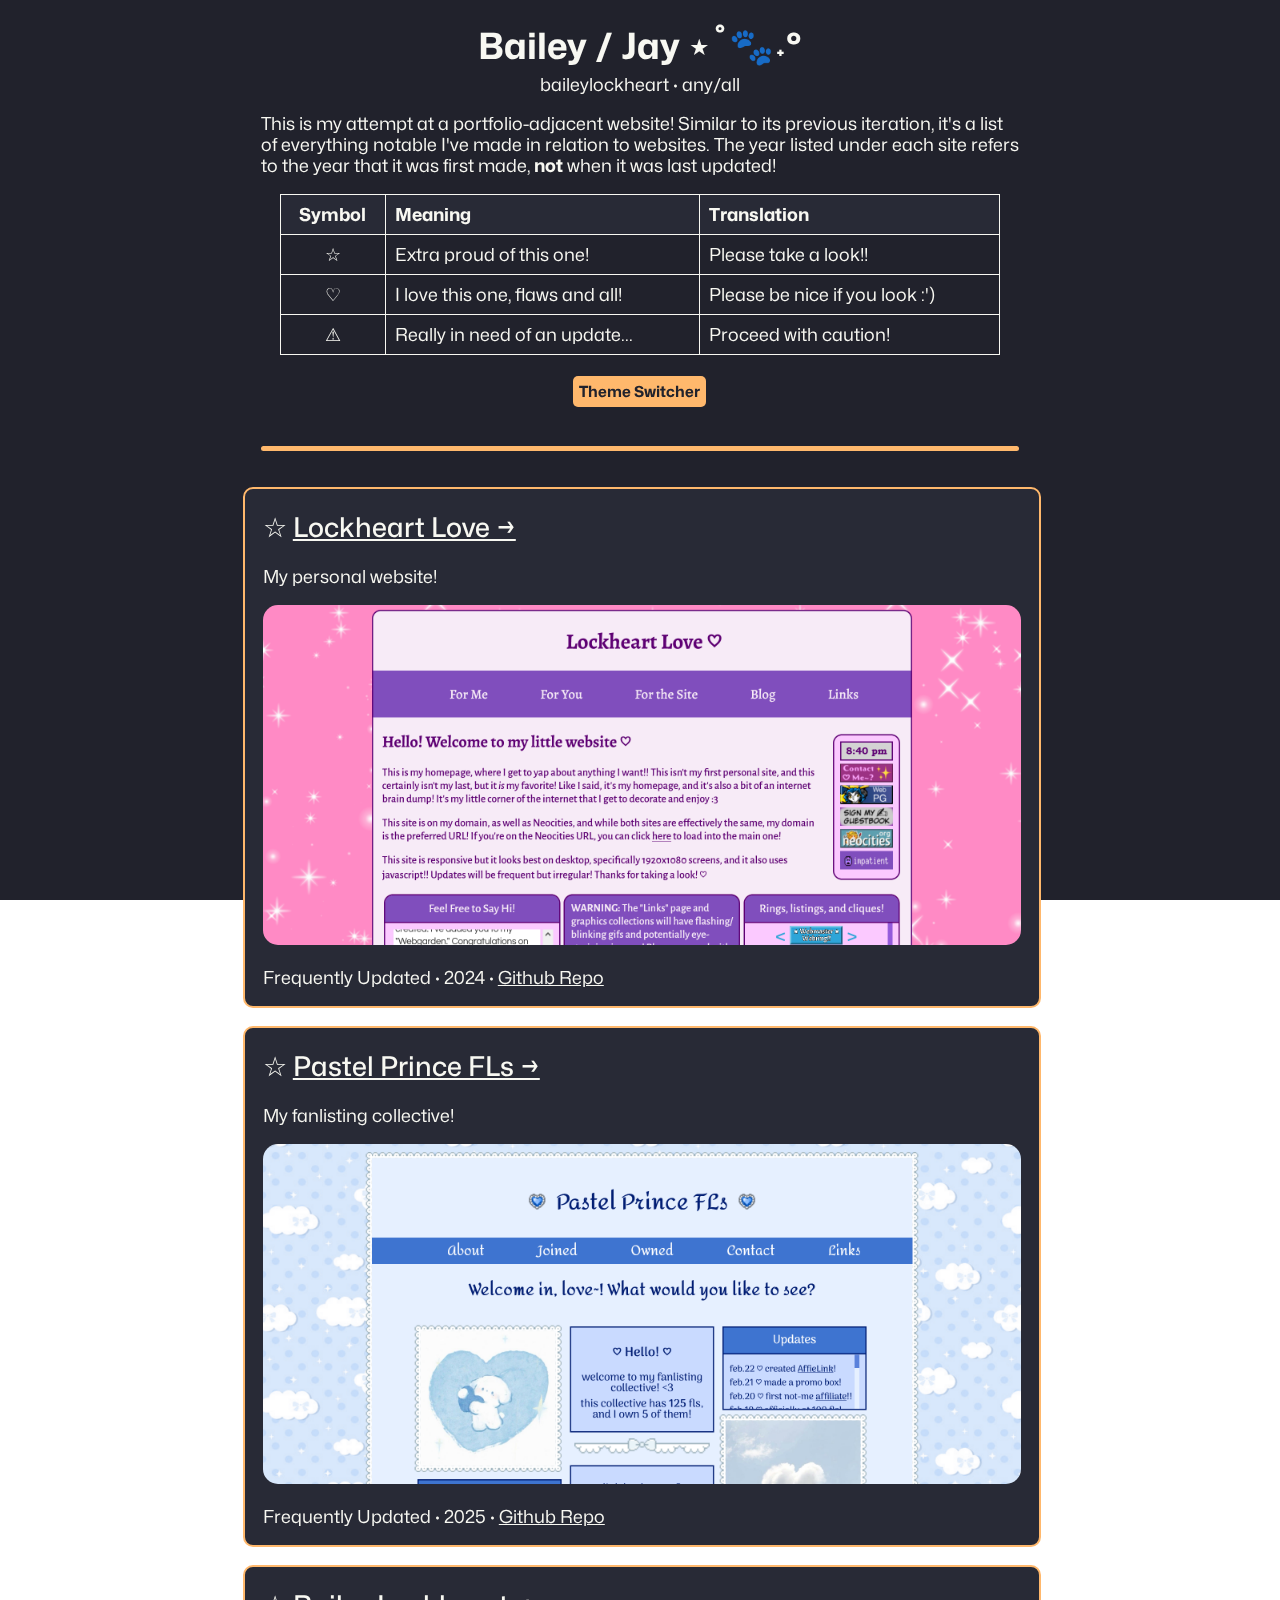
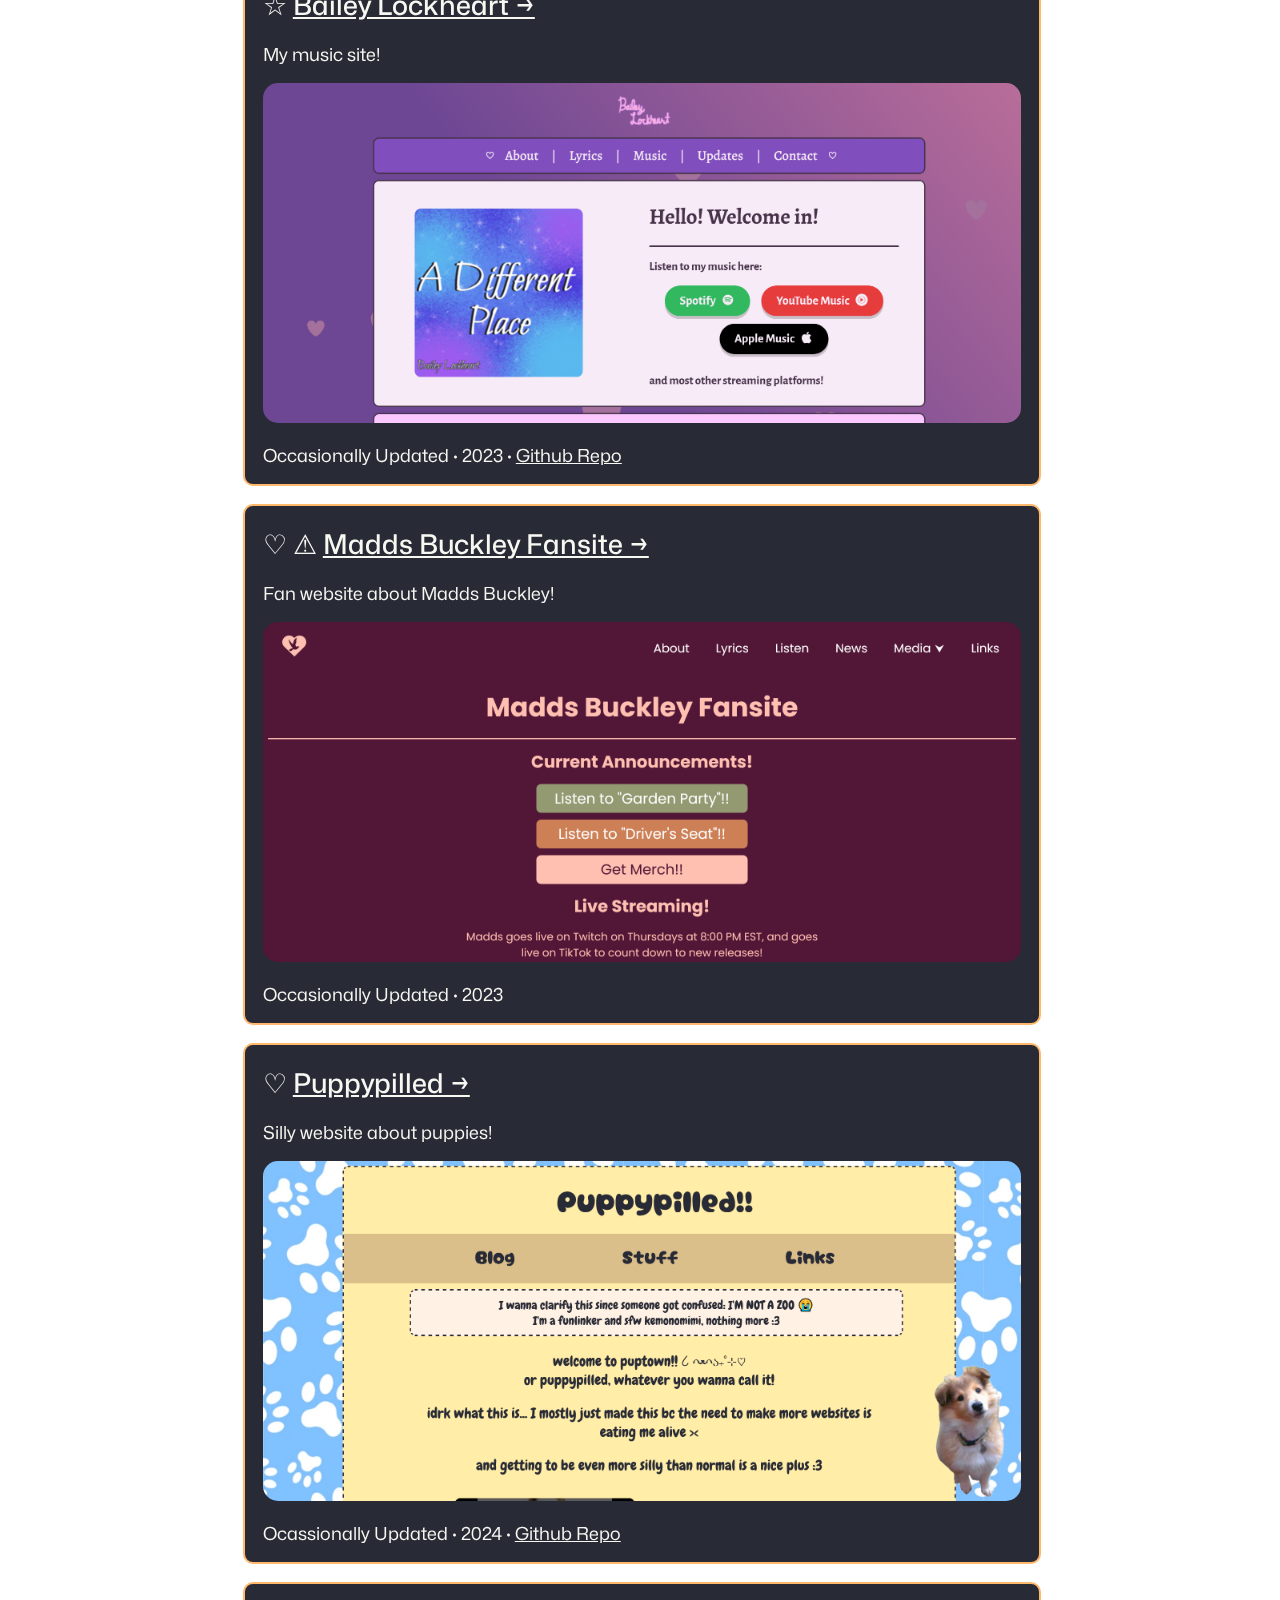
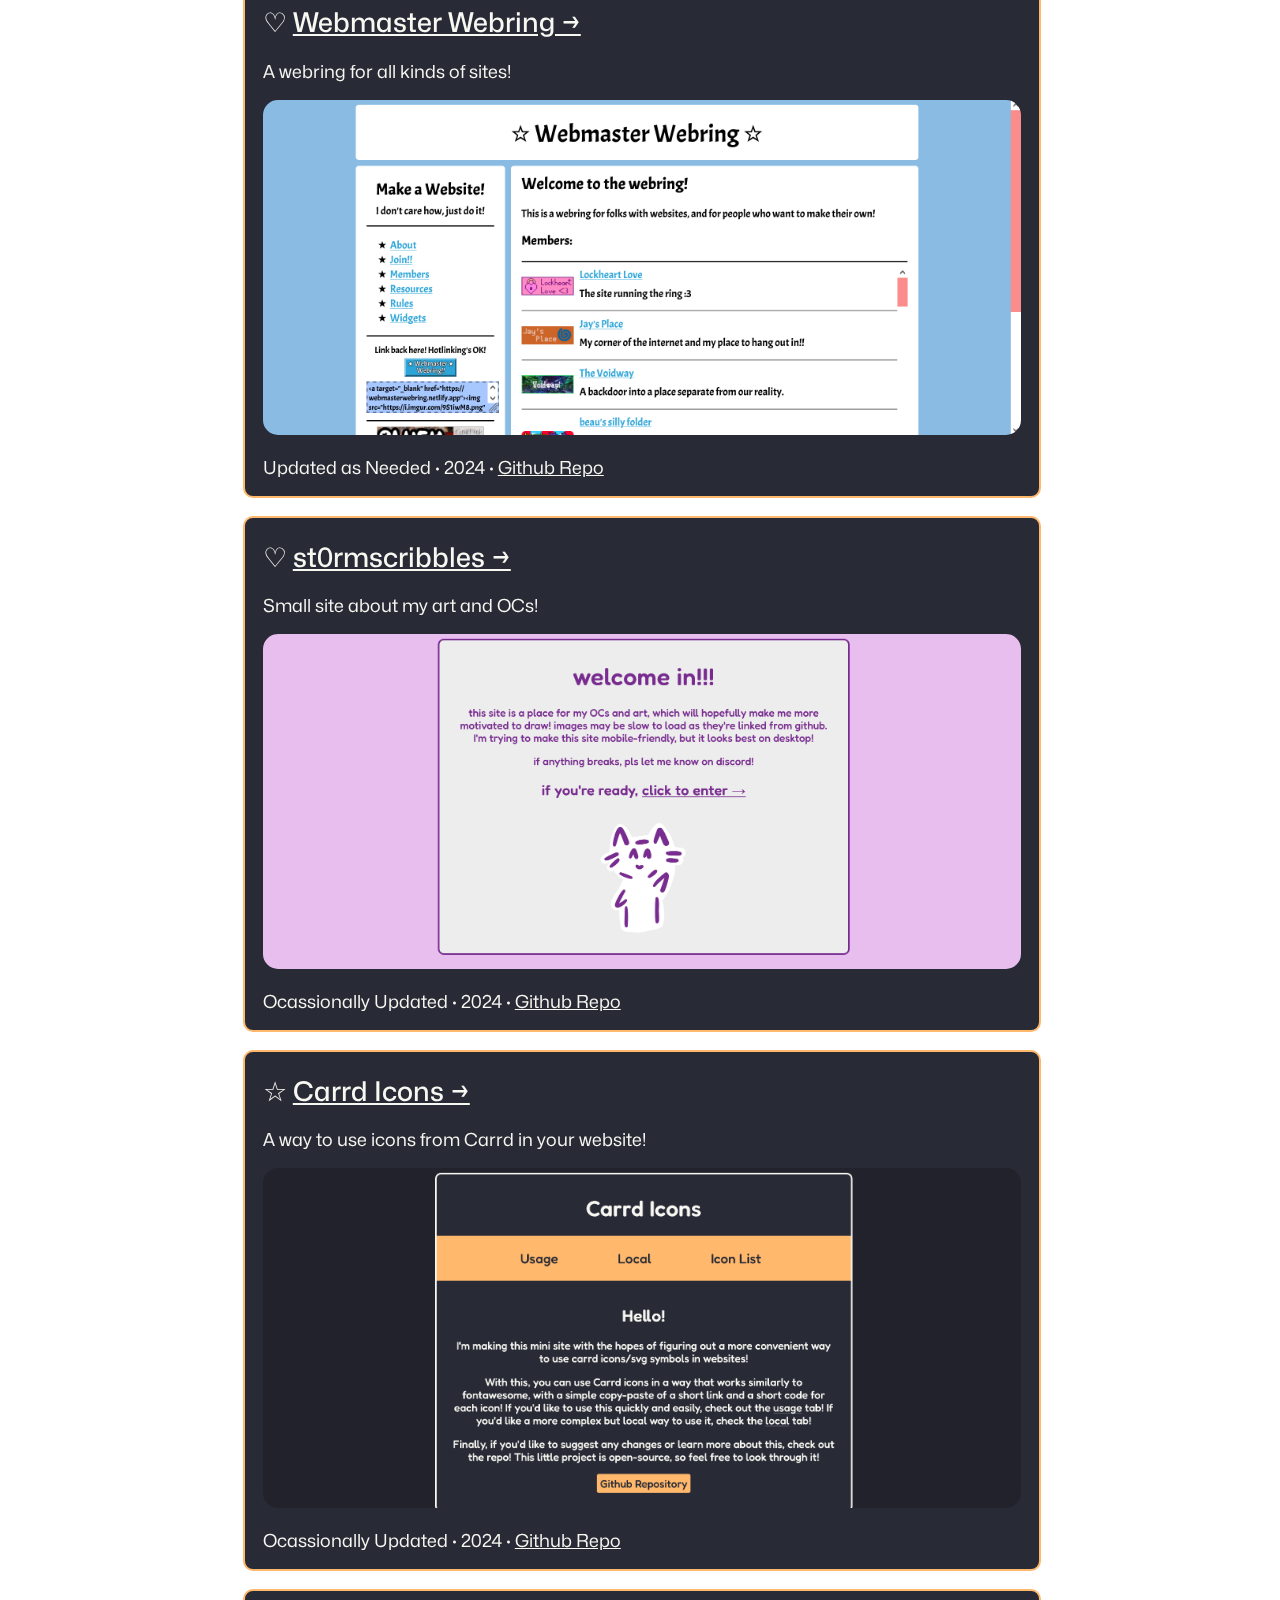
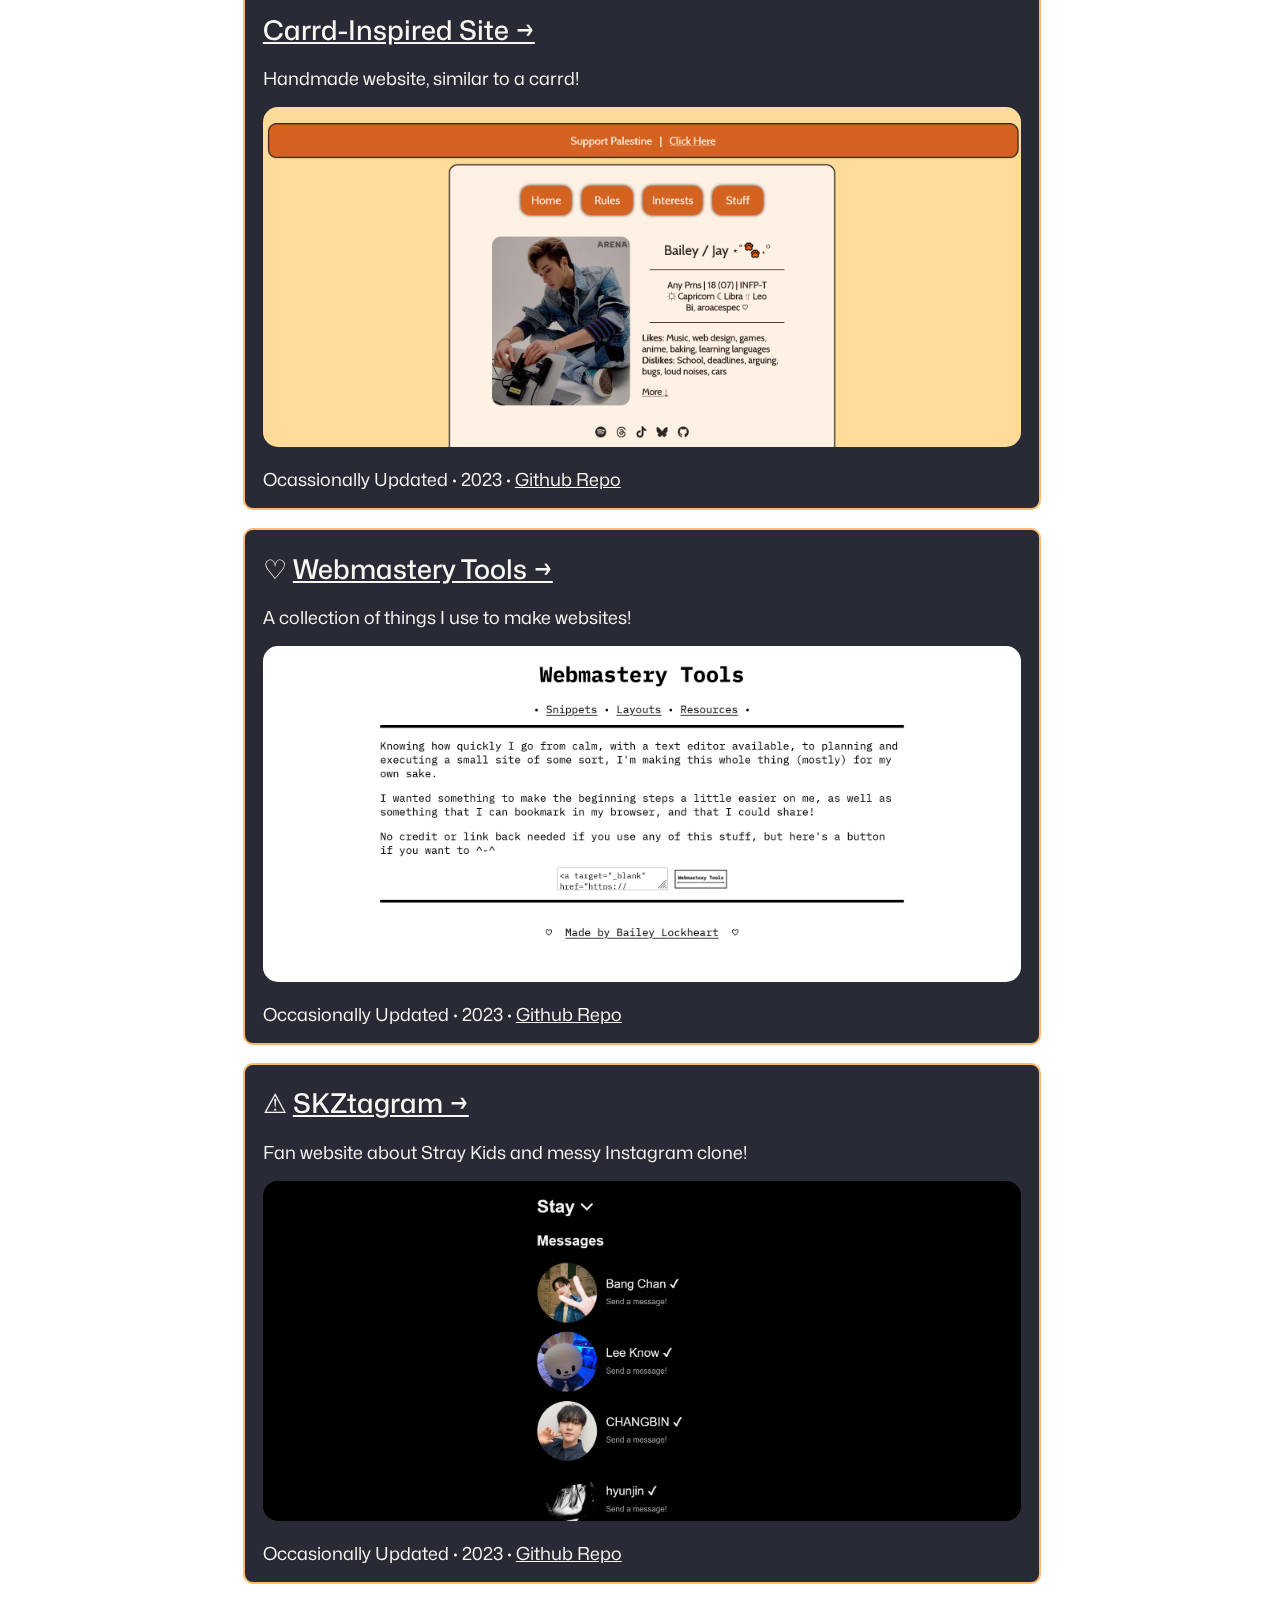
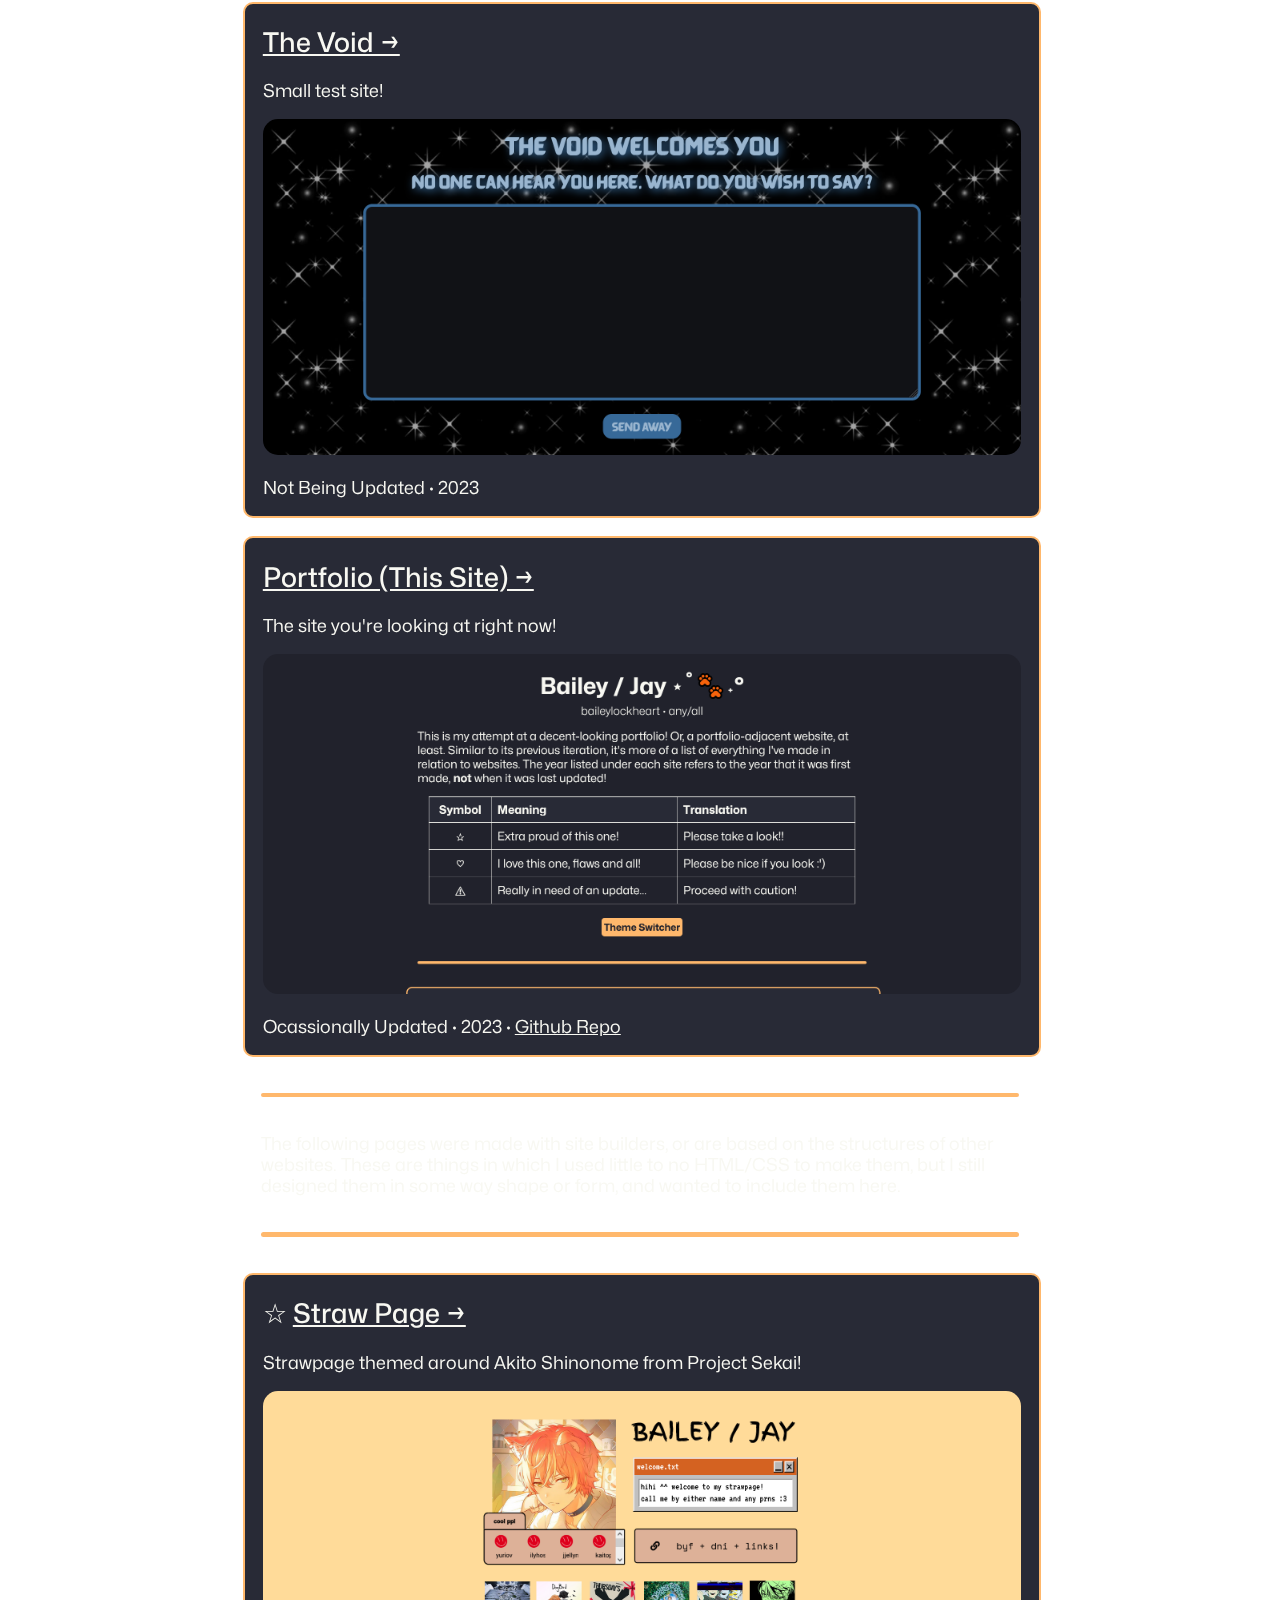
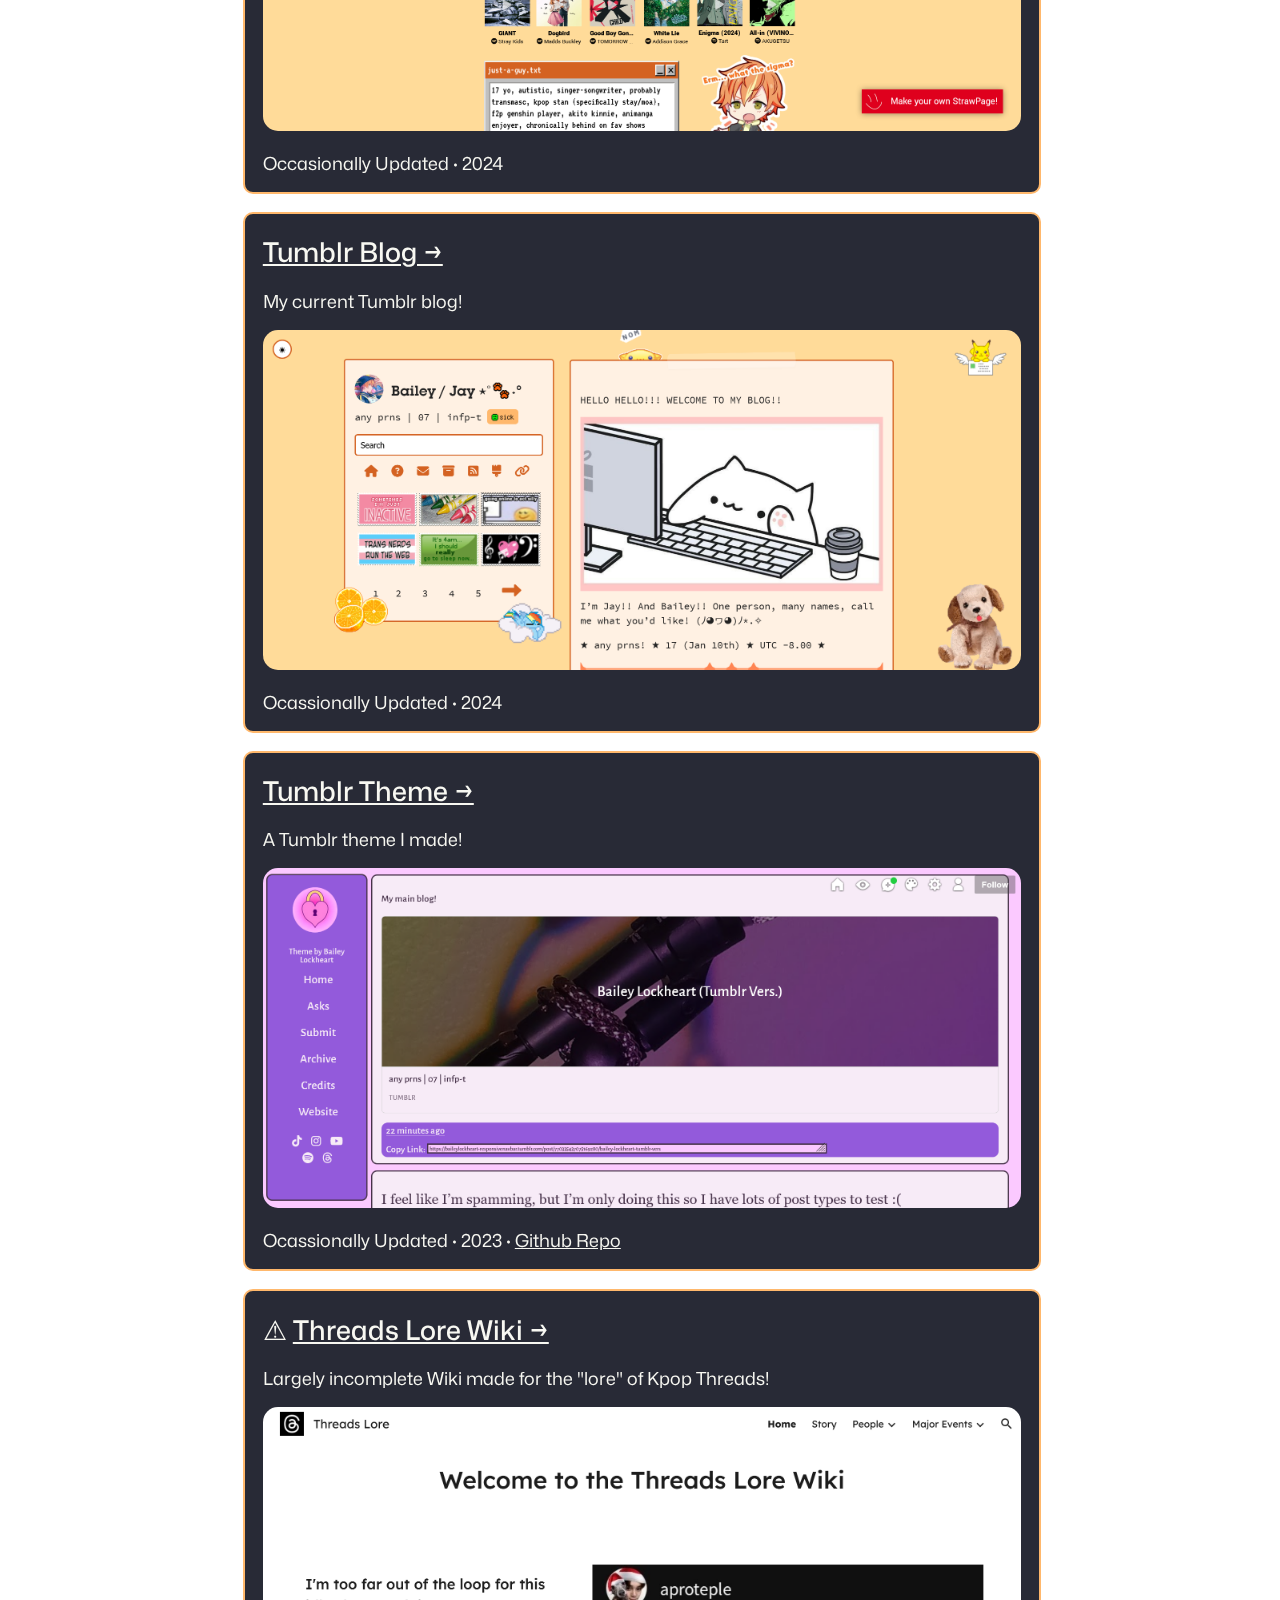
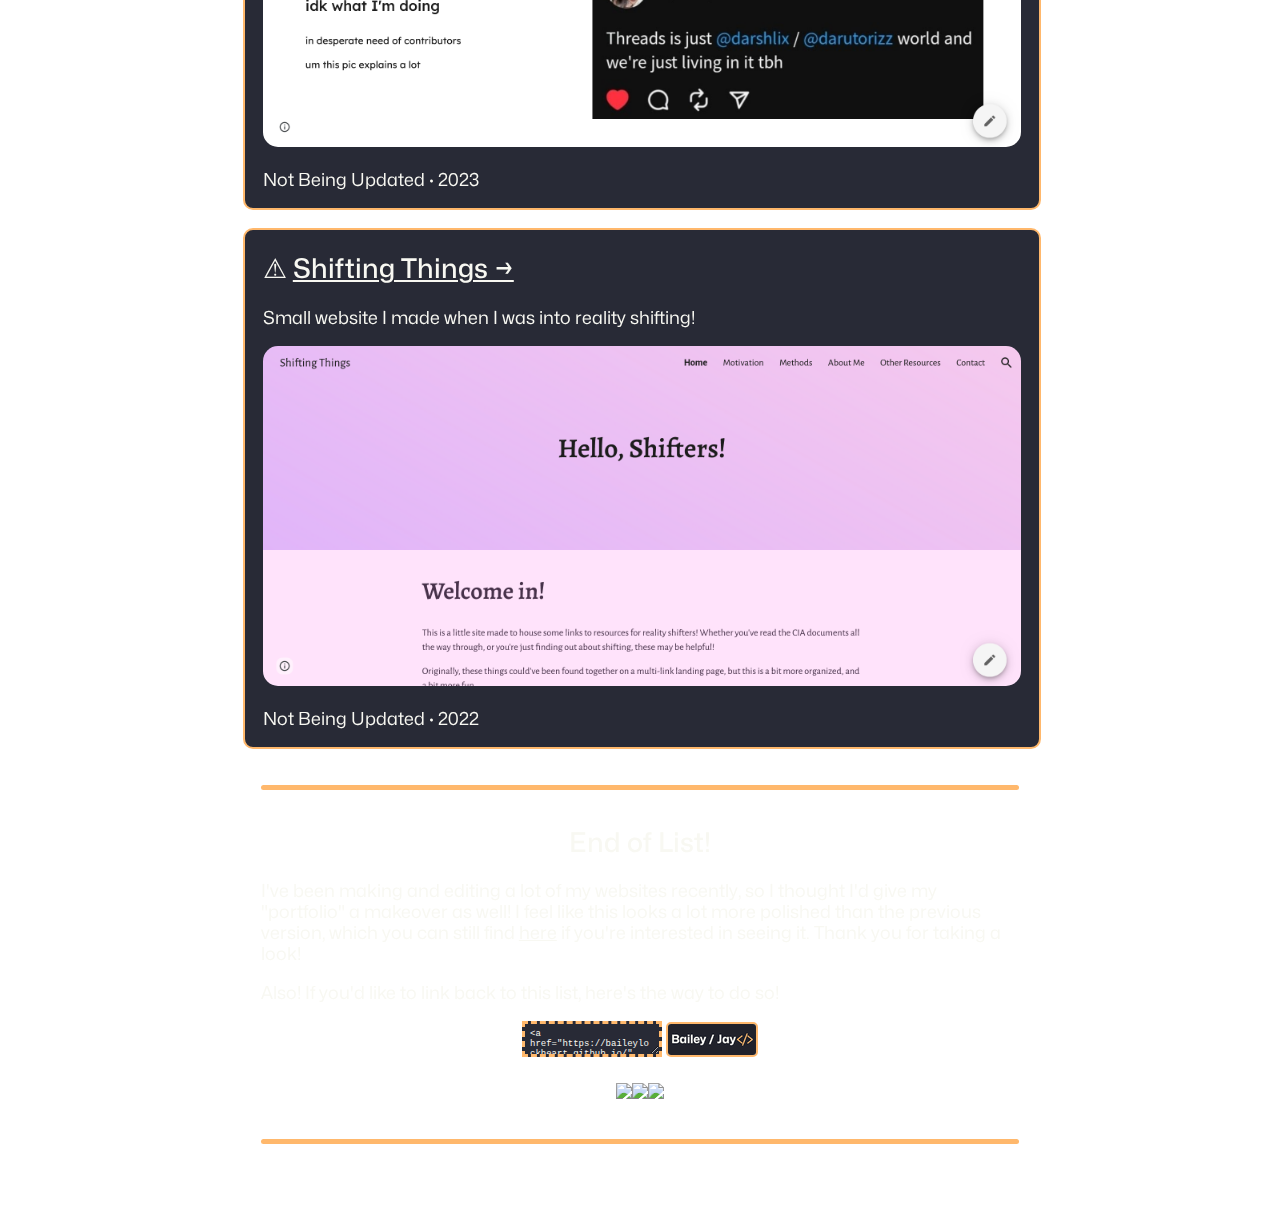
==== commit cd2f5d6d: "Fixed broken link" ====
--- a/index.html
+++ b/index.html
@@ -93,13 +93,13 @@
         <p>Frequently Updated · 2025 · <a href="https://github.com/baileylockheart/lockheartlove" target="_blank">Github Repo</a></p>
     </div>
     <div class="entry">
-    <h2>&#9734; <a href="https://baileylockheart.lockheart.love" target="_blank">Bailey Lockheart &rarr;</a></h2>
+    <h2>&#9734; <a href="https://bailey.lockheart.love" target="_blank">Bailey Lockheart &rarr;</a></h2>
         <p>My music site!</p>
         <img src="/images/baileylockheart.png">
         <p>Occasionally Updated · 2023 · <a href="https://github.com/baileylockheart/music-site" target="_blank">Github Repo</a></p>
     </div>
     <div class="entry">
-        <h2>&#9825; <a href="https://maddsbuckleyfansite.meowandsparkle.party" target="_blank">Madds Buckley Fansite &rarr;</a></h2>
+        <h2>&#9825; &#9888; <a href="https://maddsbuckleyfansite.meowandsparkle.party" target="_blank">Madds Buckley Fansite &rarr;</a></h2>
         <p>Fan website about Madds Buckley!</p>
         <img src="/images/maddsbuckleyfansite.png">
         <p>Occasionally Updated · 2023</p>
@@ -117,7 +117,7 @@
         <p>Updated as Needed · 2024 · <a href="https://github.com/baileylockheart/webmasterwebring" target="_blank">Github Repo</a></p>
     </div>
     <div class="entry">
-        <h2>&#9825; &#9888; <a href="https://st0rmscribbles.netlify.app" target="_blank">st0rmscribbles &rarr;</a></h2>
+        <h2>&#9825; <a href="https://st0rmscribbles.netlify.app" target="_blank">st0rmscribbles &rarr;</a></h2>
         <p>Small site about my art and OCs!</p>
         <img src="/images/st0rmscribbles.png">
         <p>Ocassionally Updated · 2024 · <a href="https://github.com/baileylockheart/st0rmscribbles" target="_blank">Github Repo</a></p>
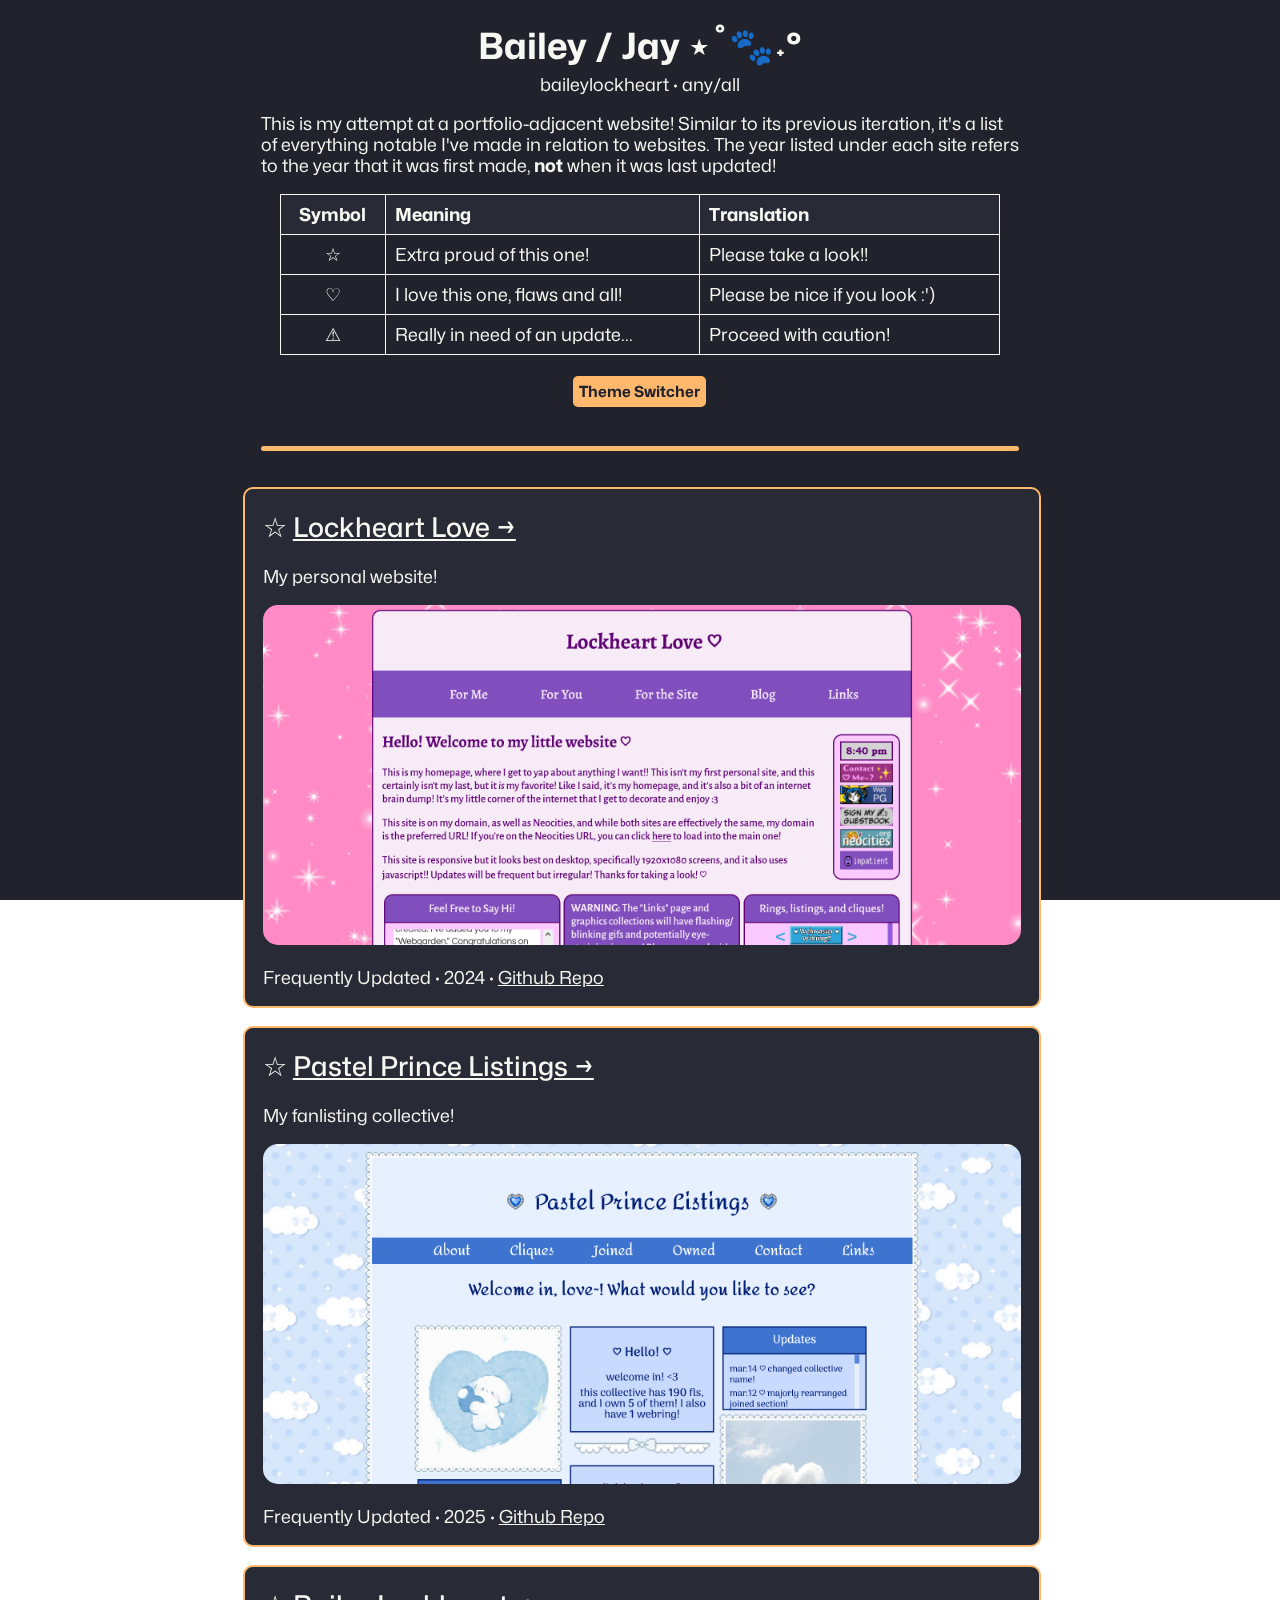
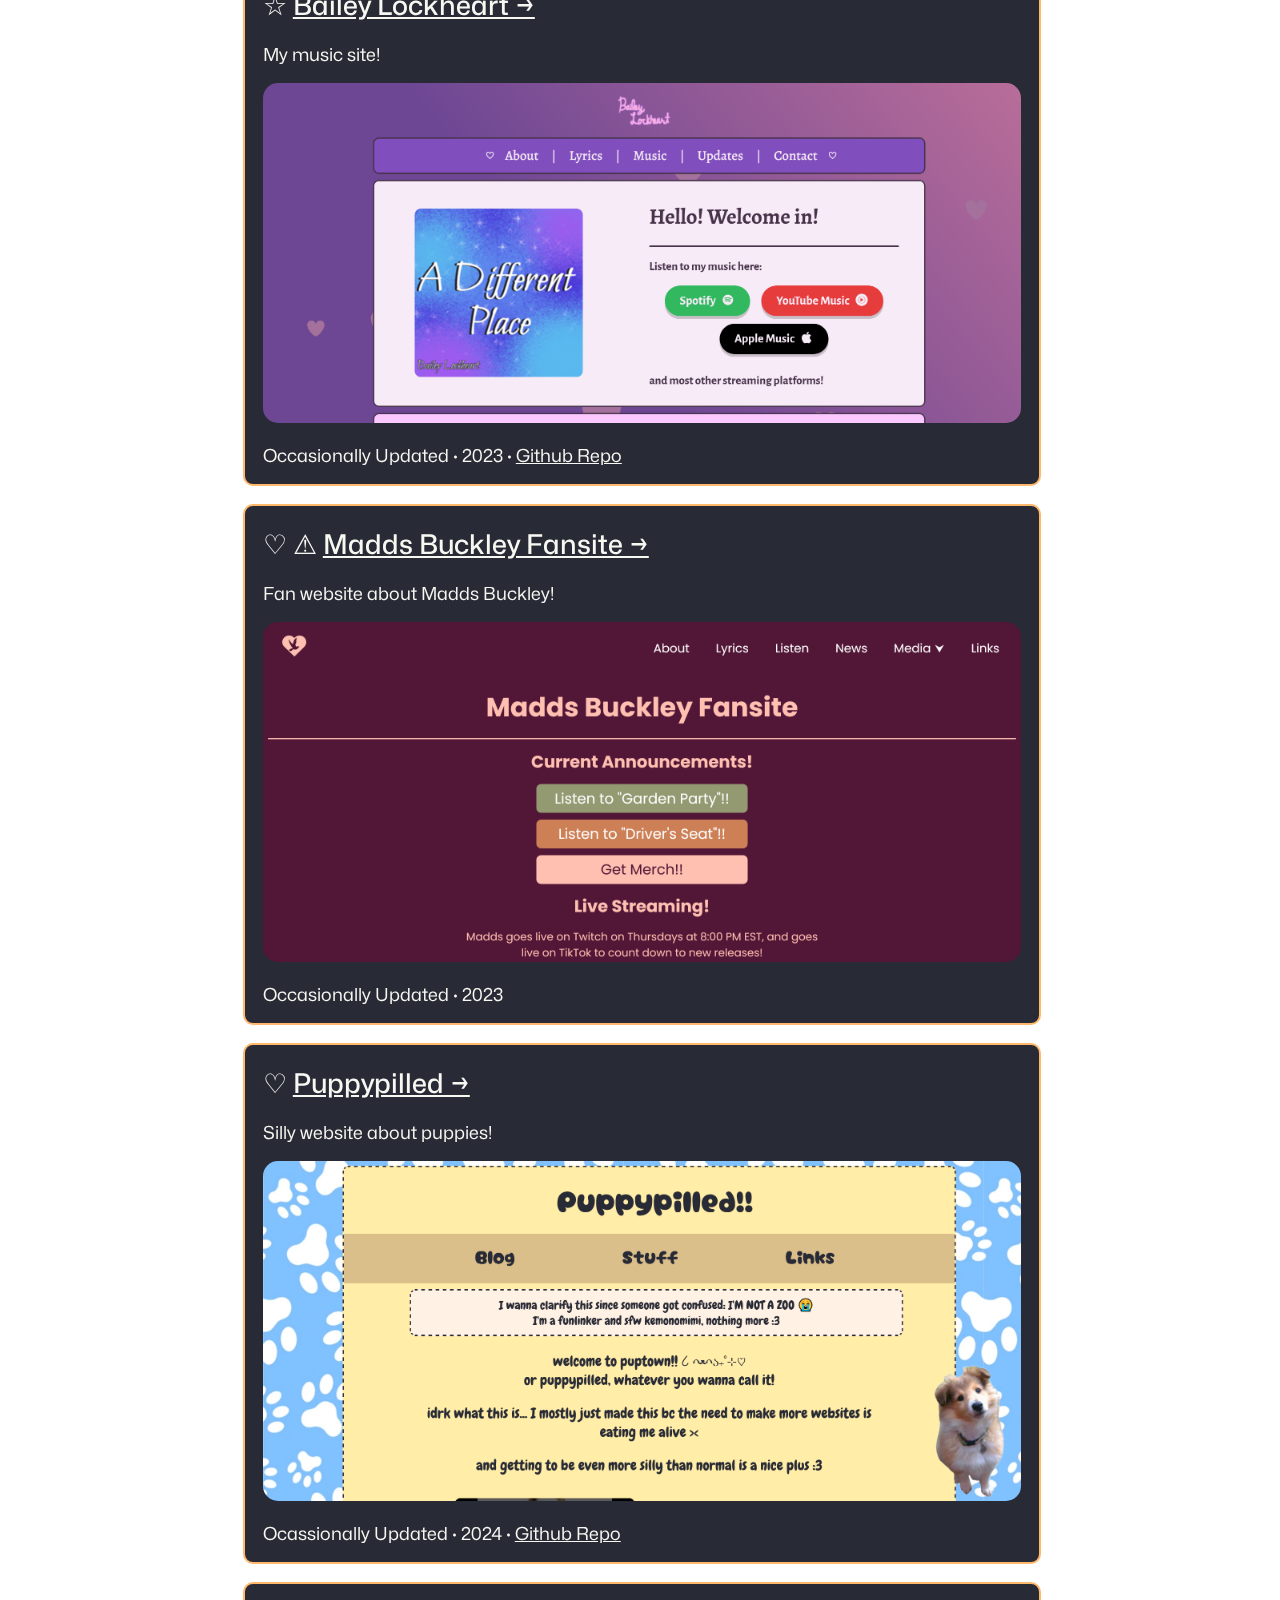
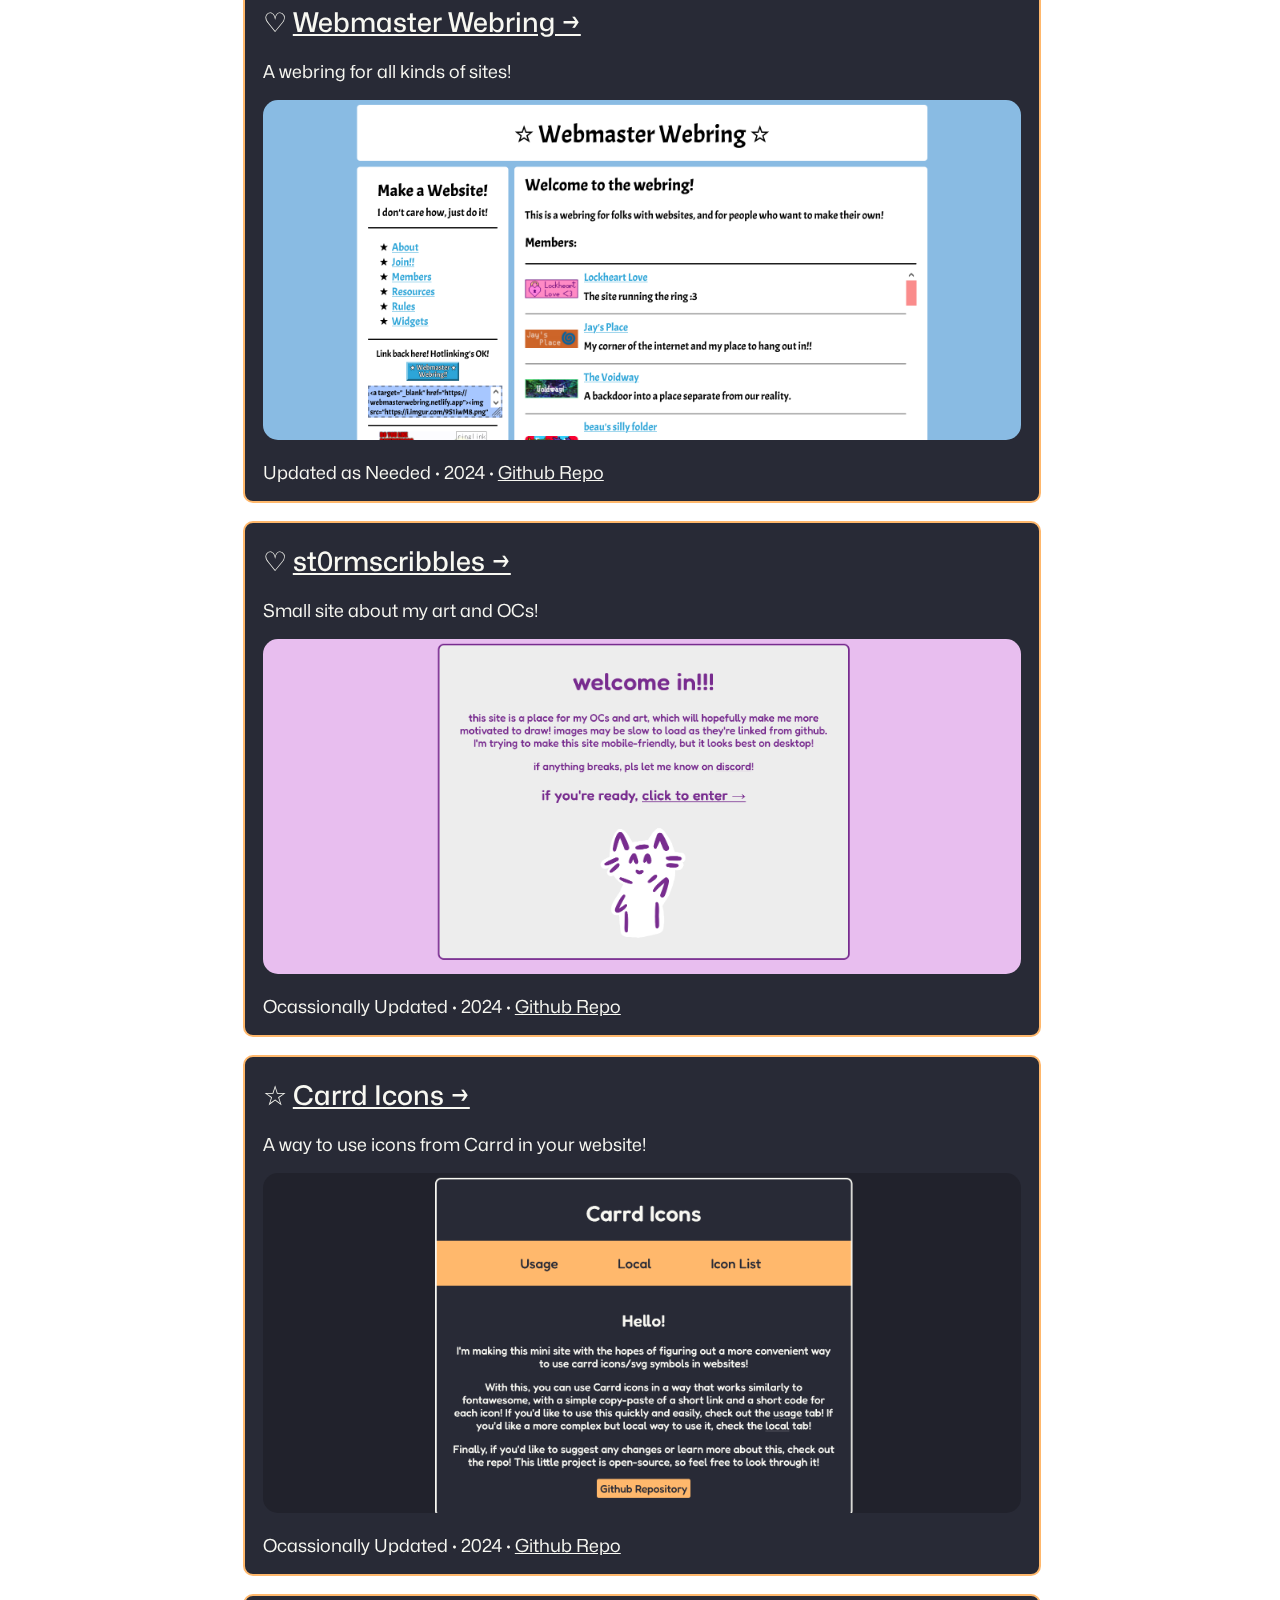
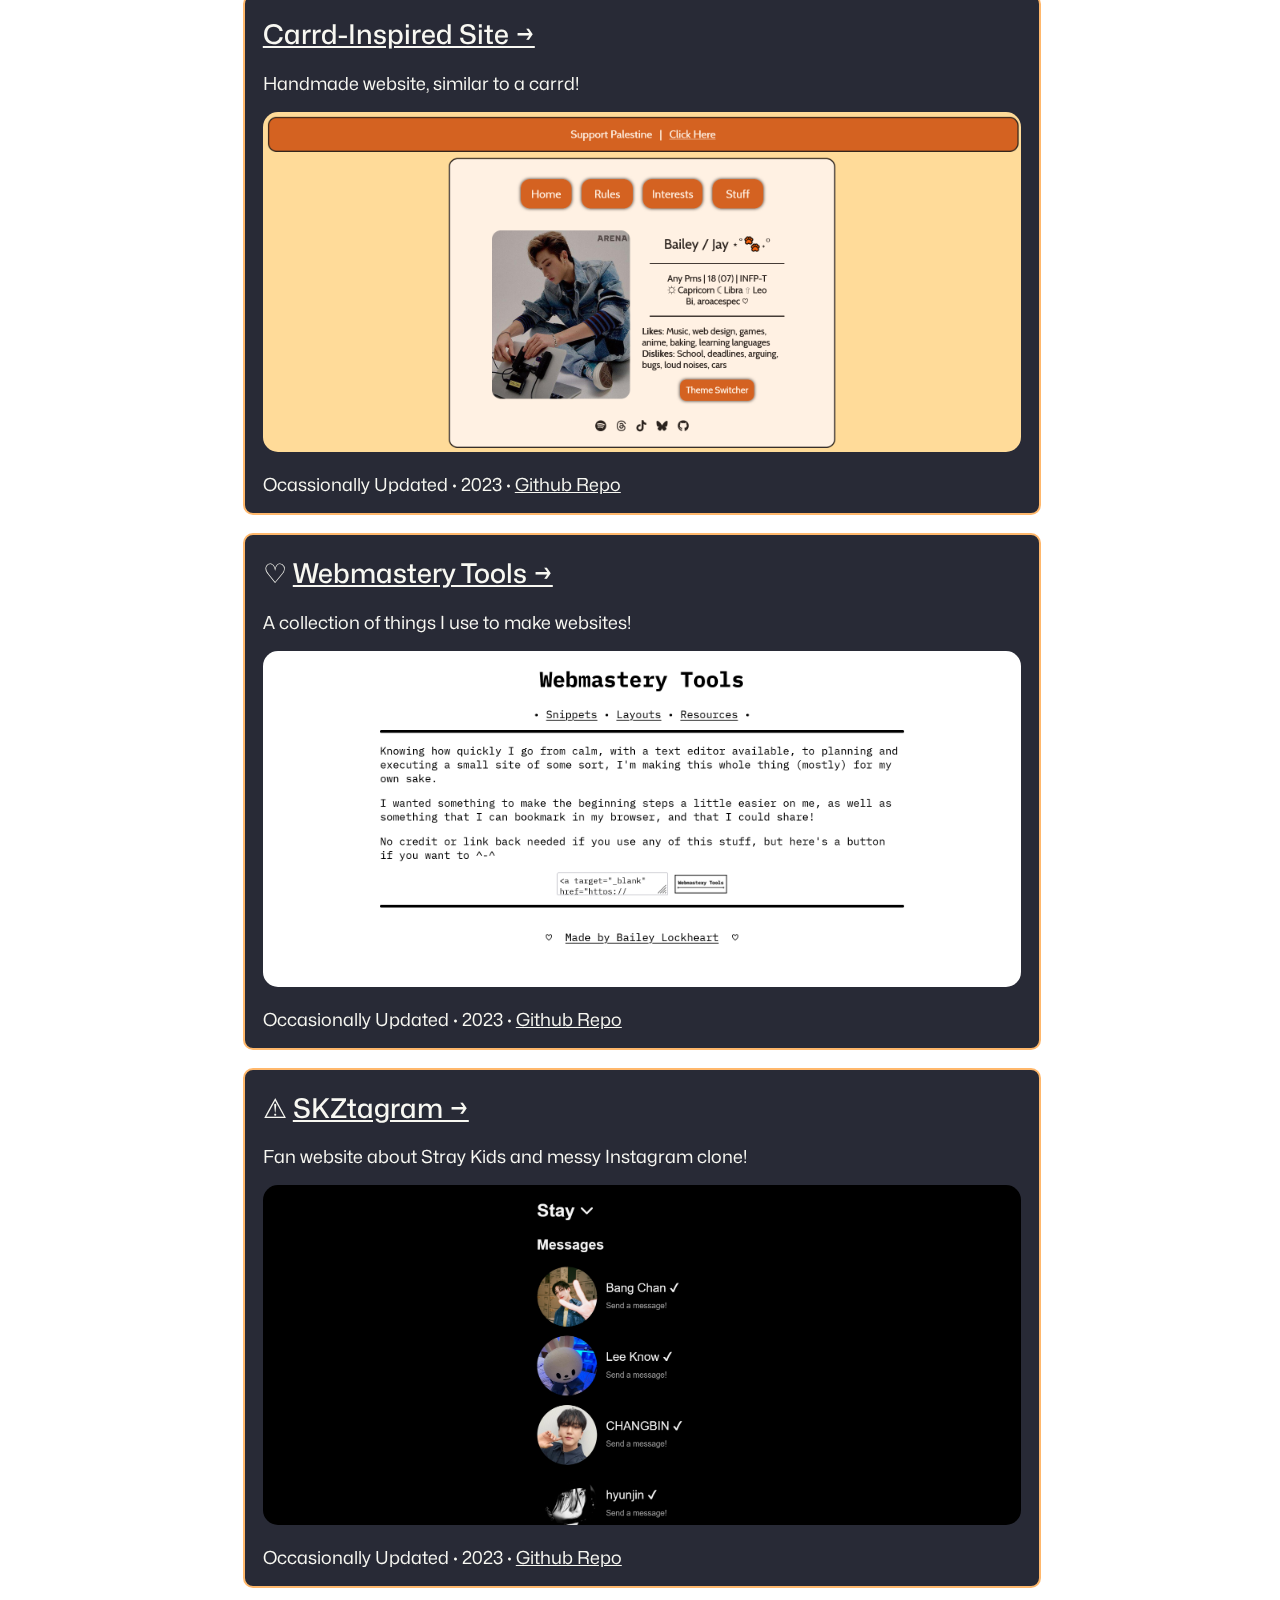
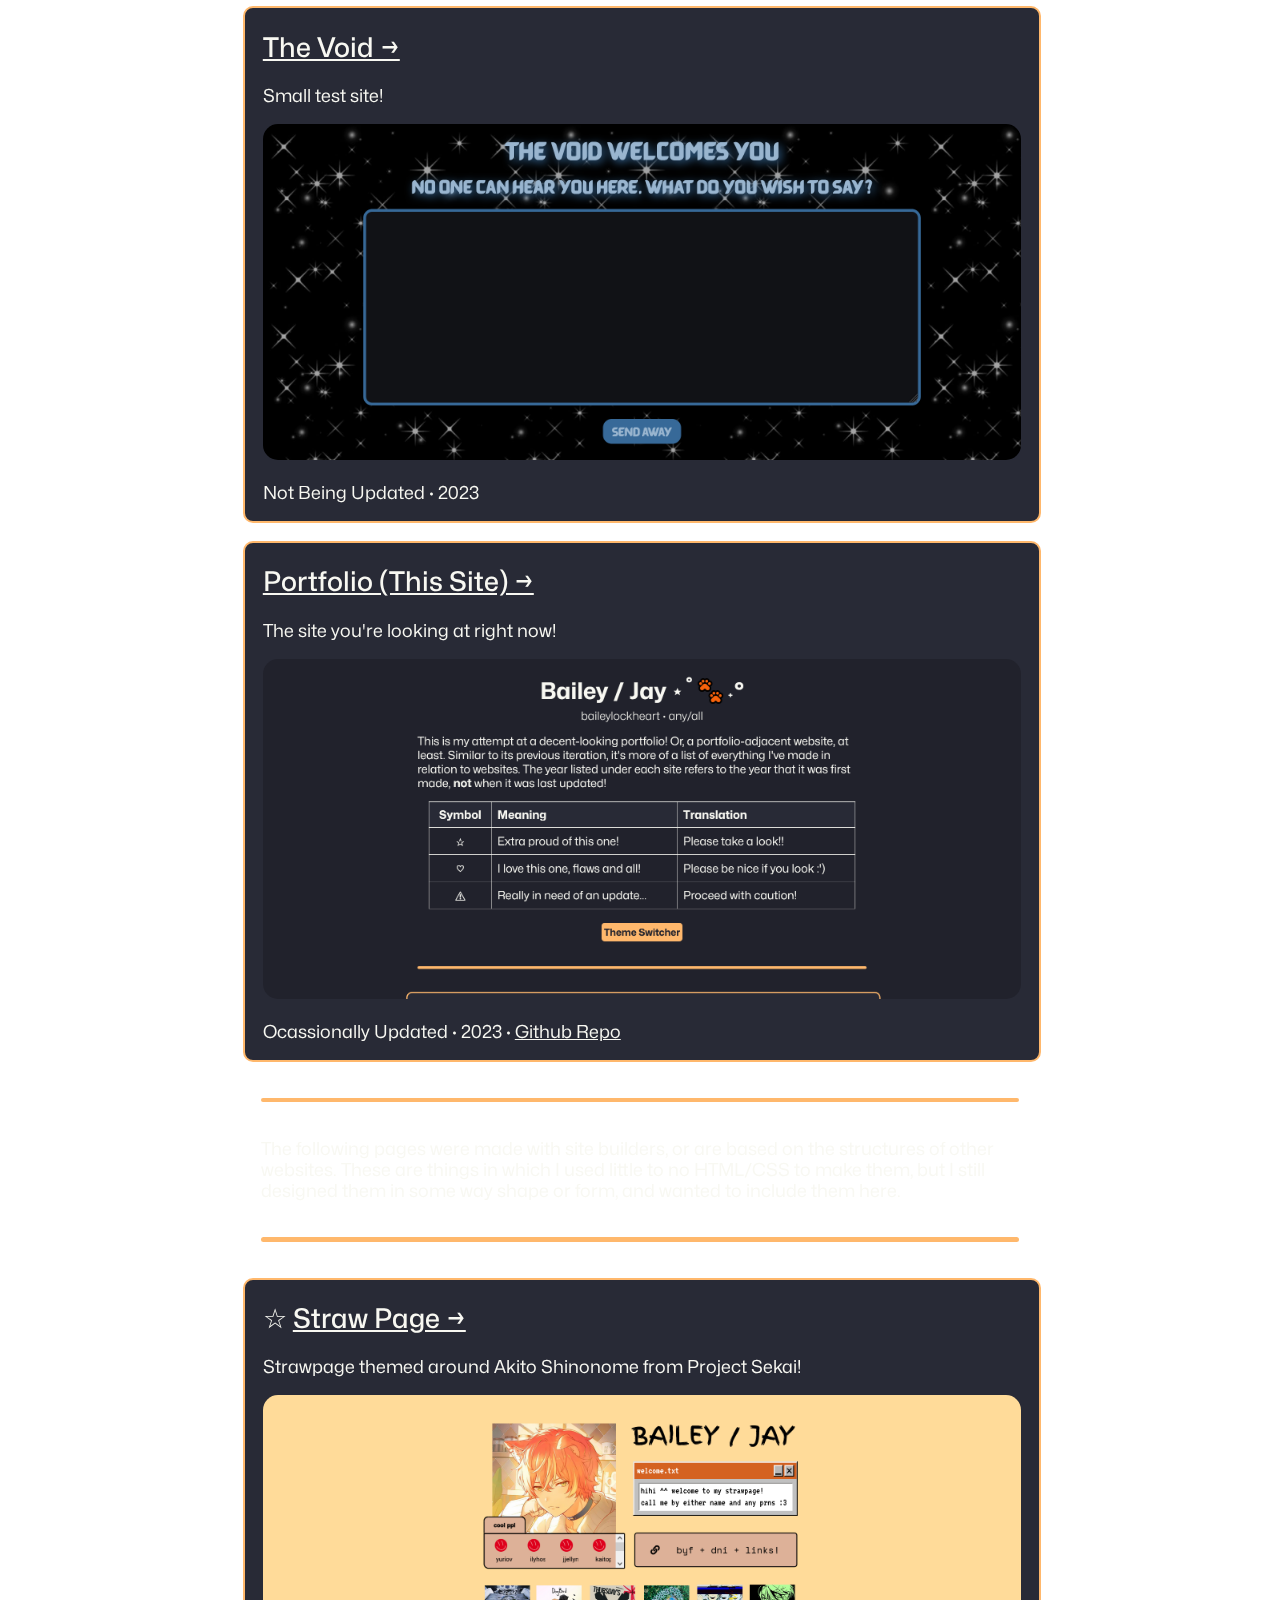
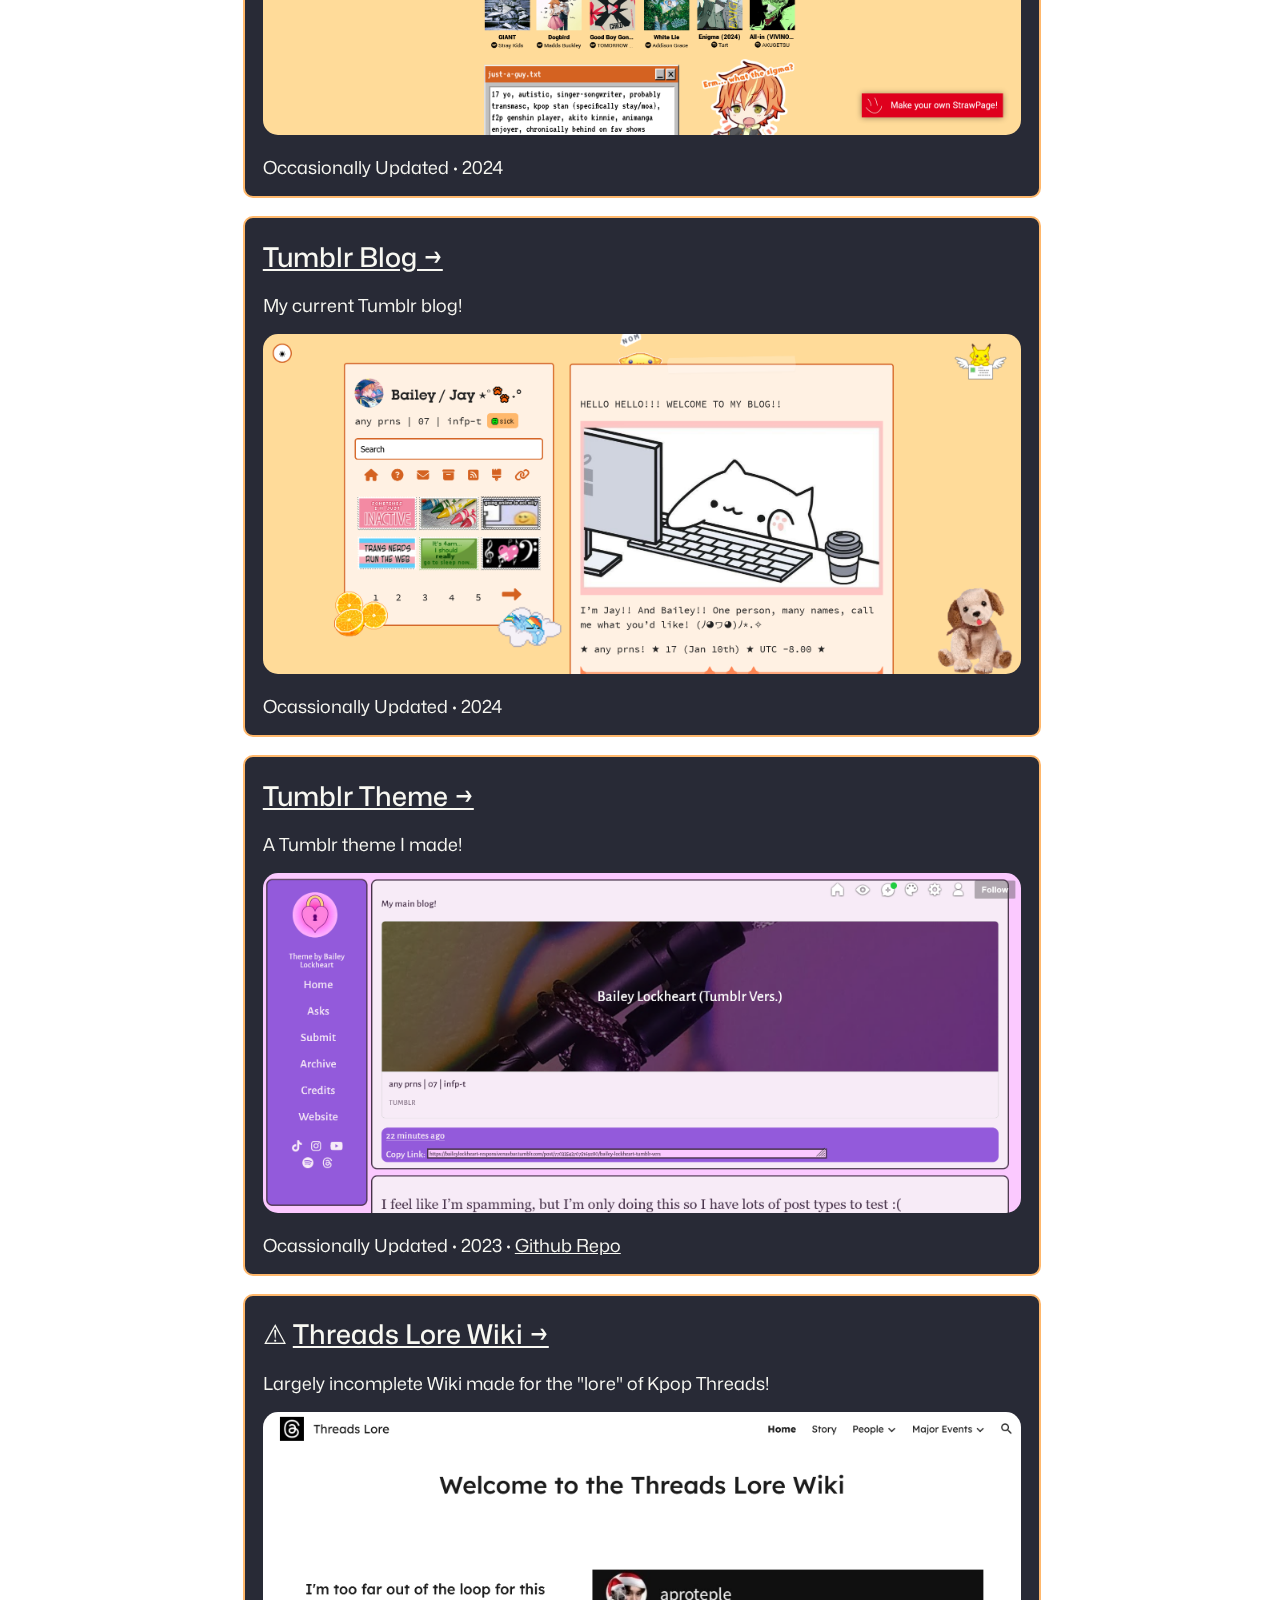
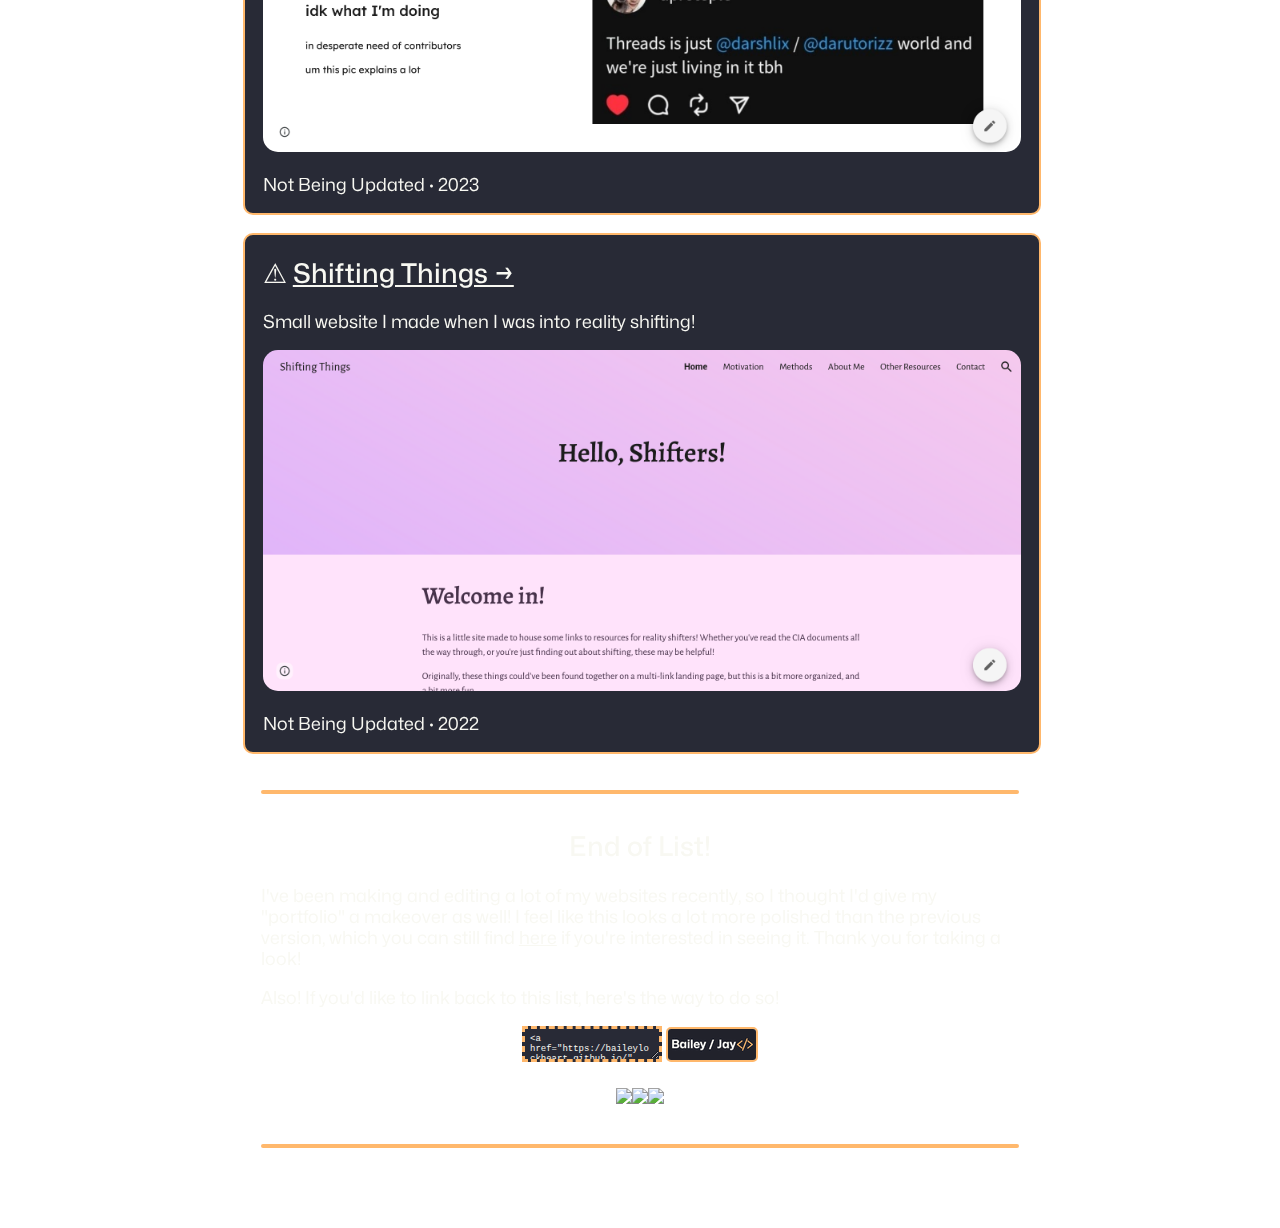
==== commit 3a2ab659: "New collective name :3" ====
--- a/index.html
+++ b/index.html
@@ -87,7 +87,7 @@
         <p>Frequently Updated · 2024 · <a href="https://github.com/baileylockheart/lockheartlove" target="_blank">Github Repo</a></p>
     </div>
     <div class="entry">
-        <h2>&#9734; <a href="https://pastelprince.lockheart.love/" target="_blank">Pastel Prince FLs &rarr;</a></h2>
+        <h2>&#9734; <a href="https://pastelprince.lockheart.love/" target="_blank">Pastel Prince Listings &rarr;</a></h2>
         <p>My fanlisting collective!</p>
         <img src="/images/pastelprince.png">
         <p>Frequently Updated · 2025 · <a href="https://github.com/baileylockheart/lockheartlove" target="_blank">Github Repo</a></p>
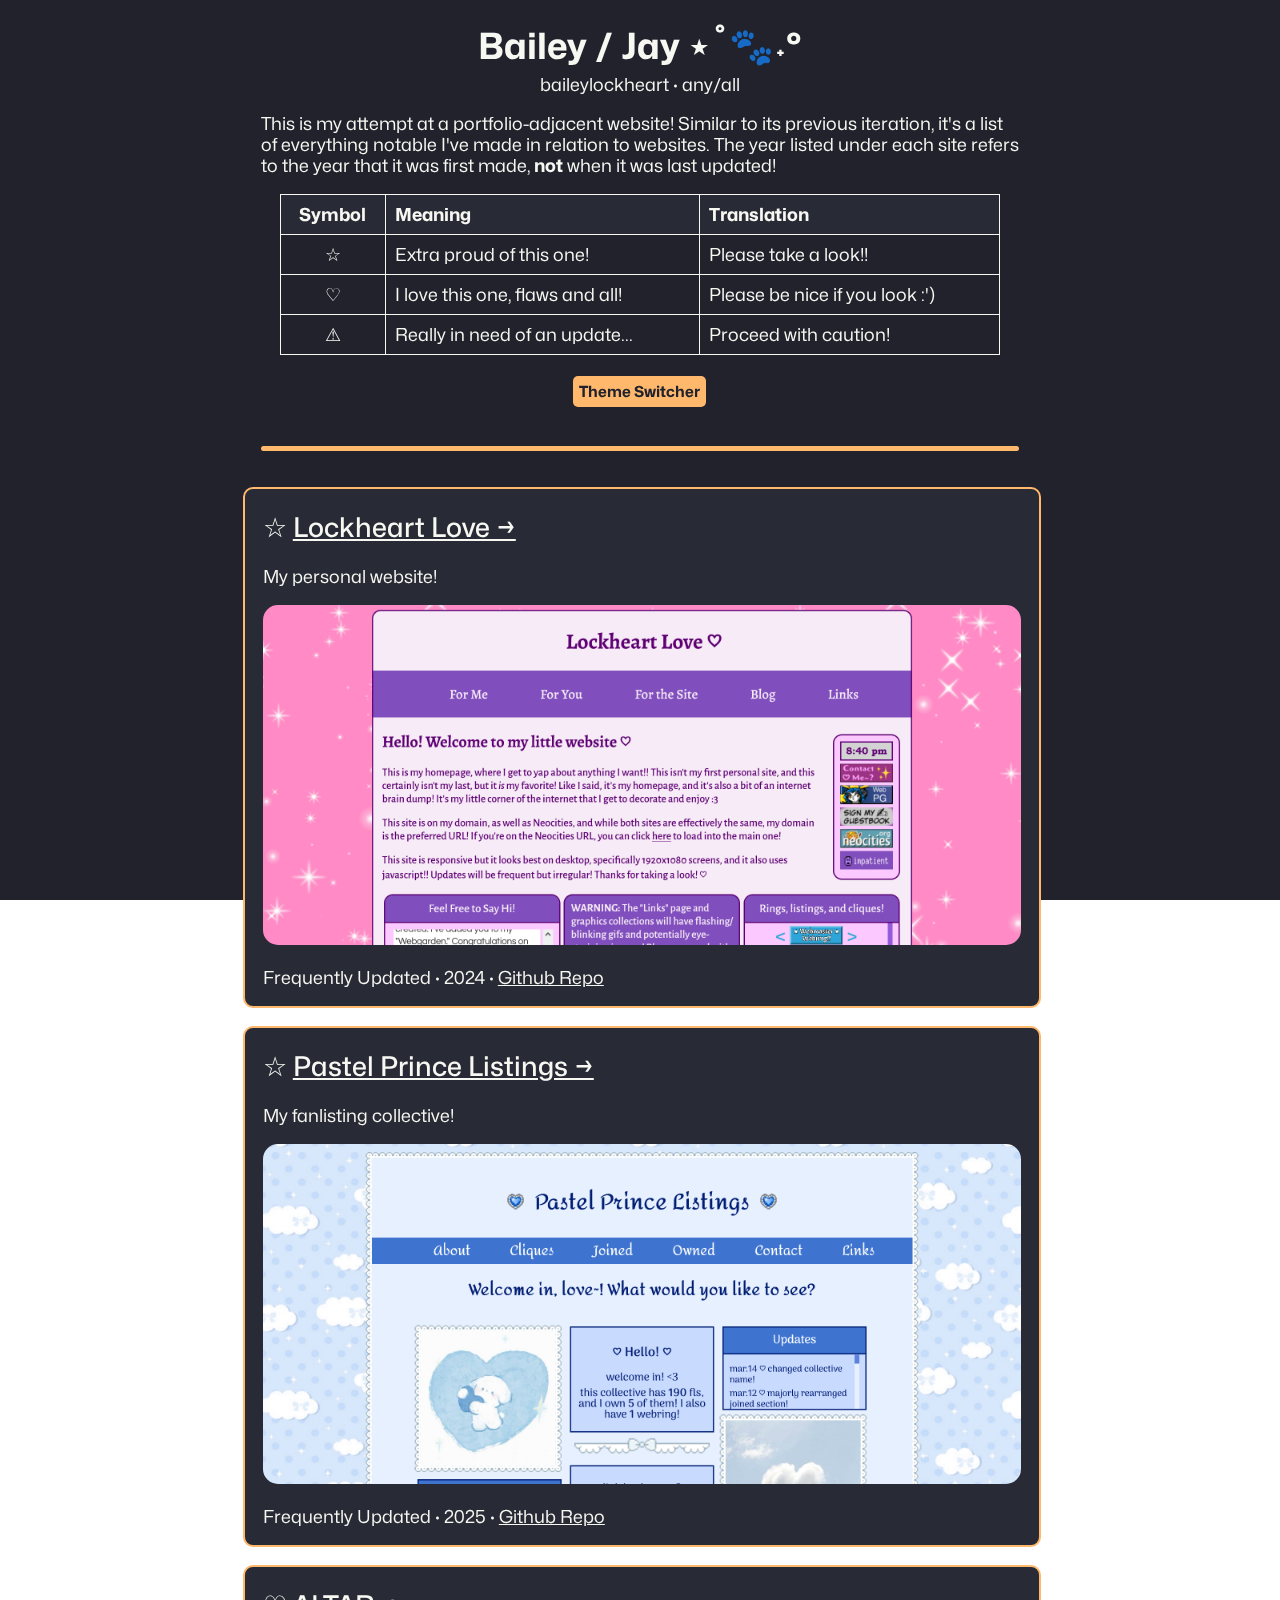
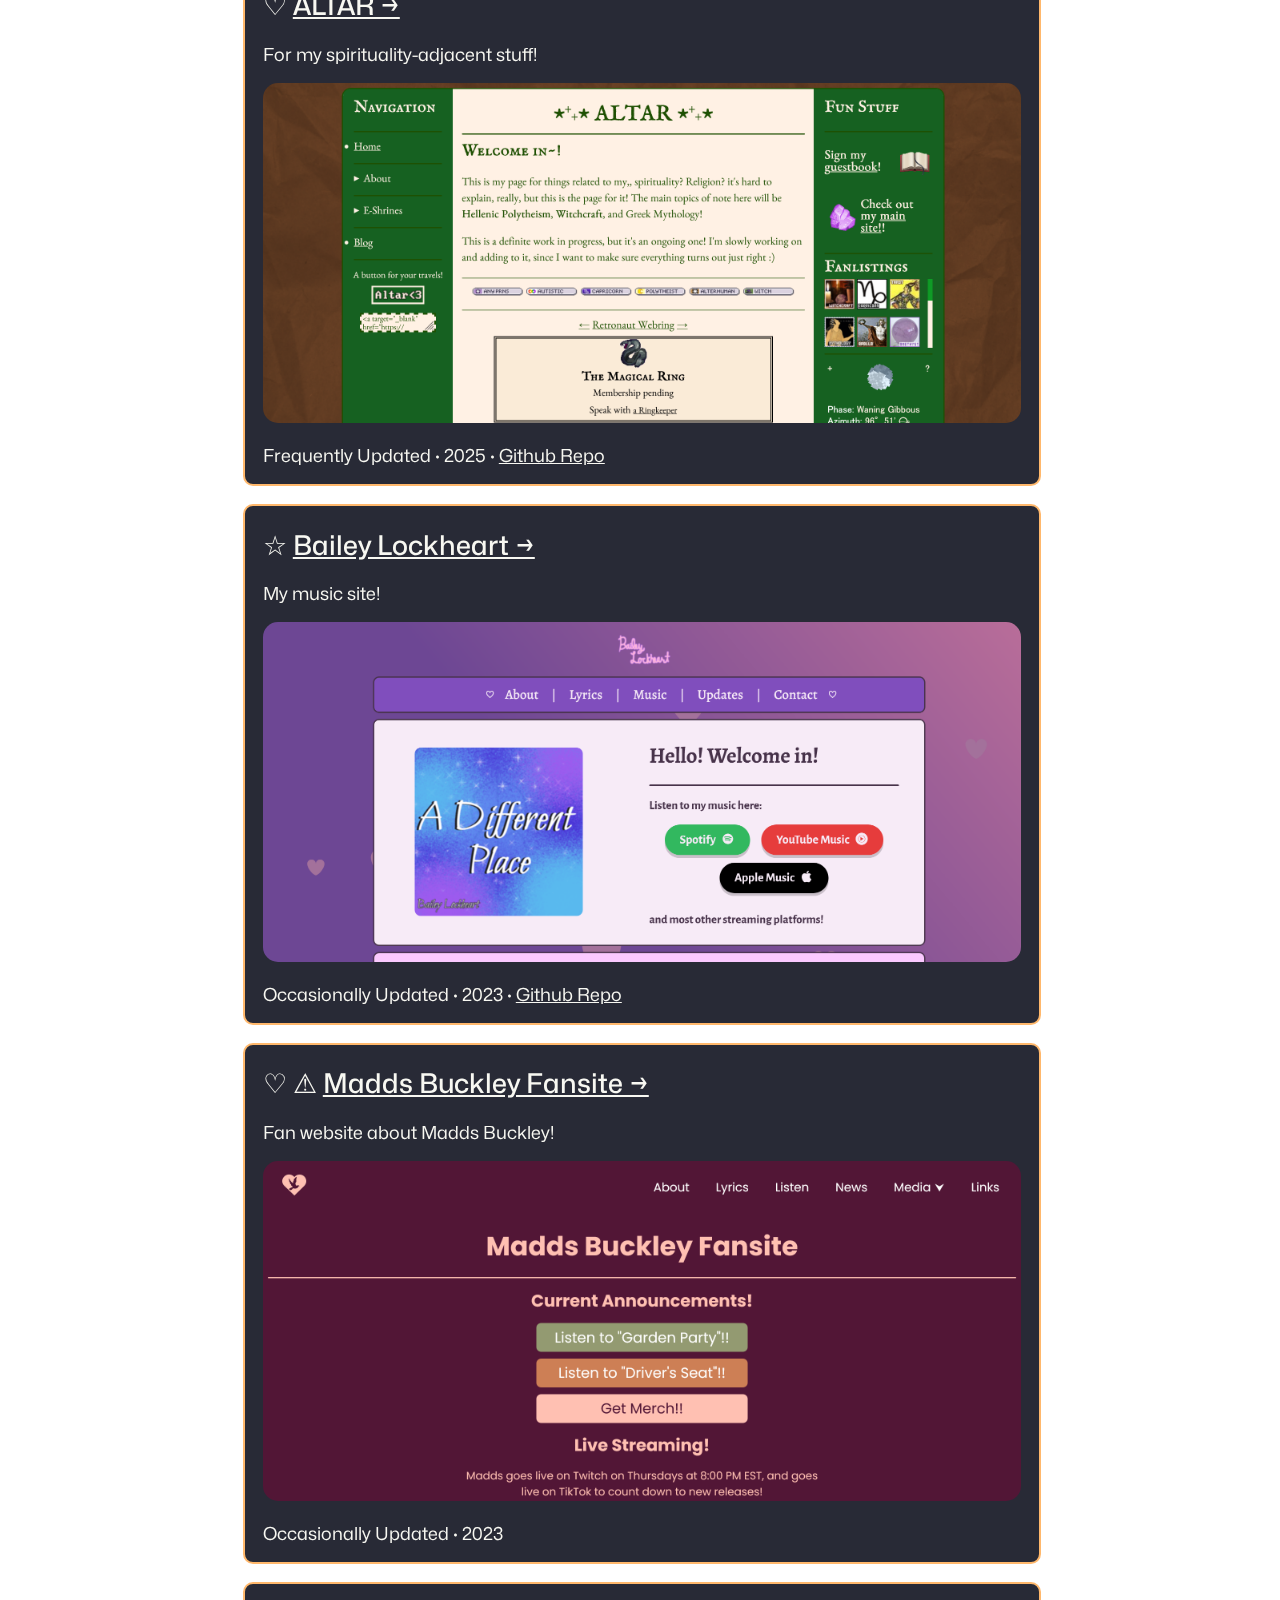
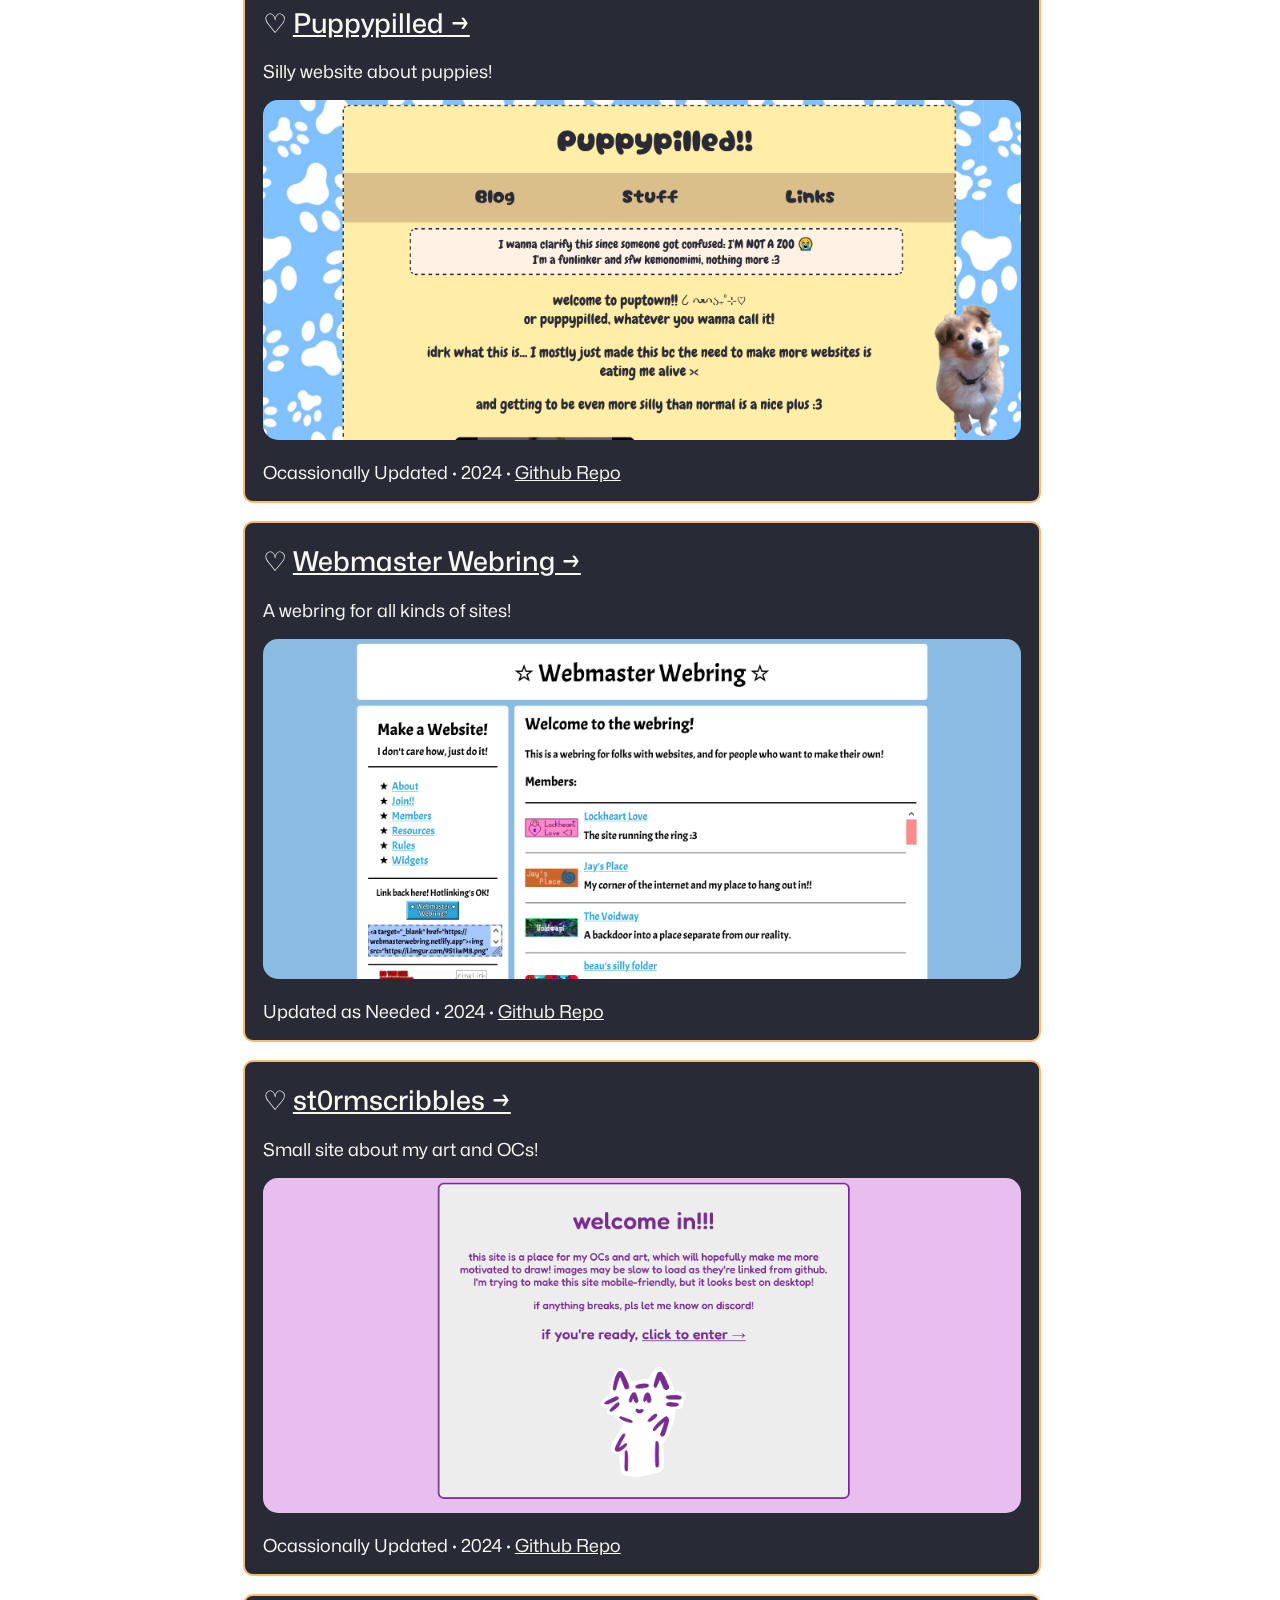
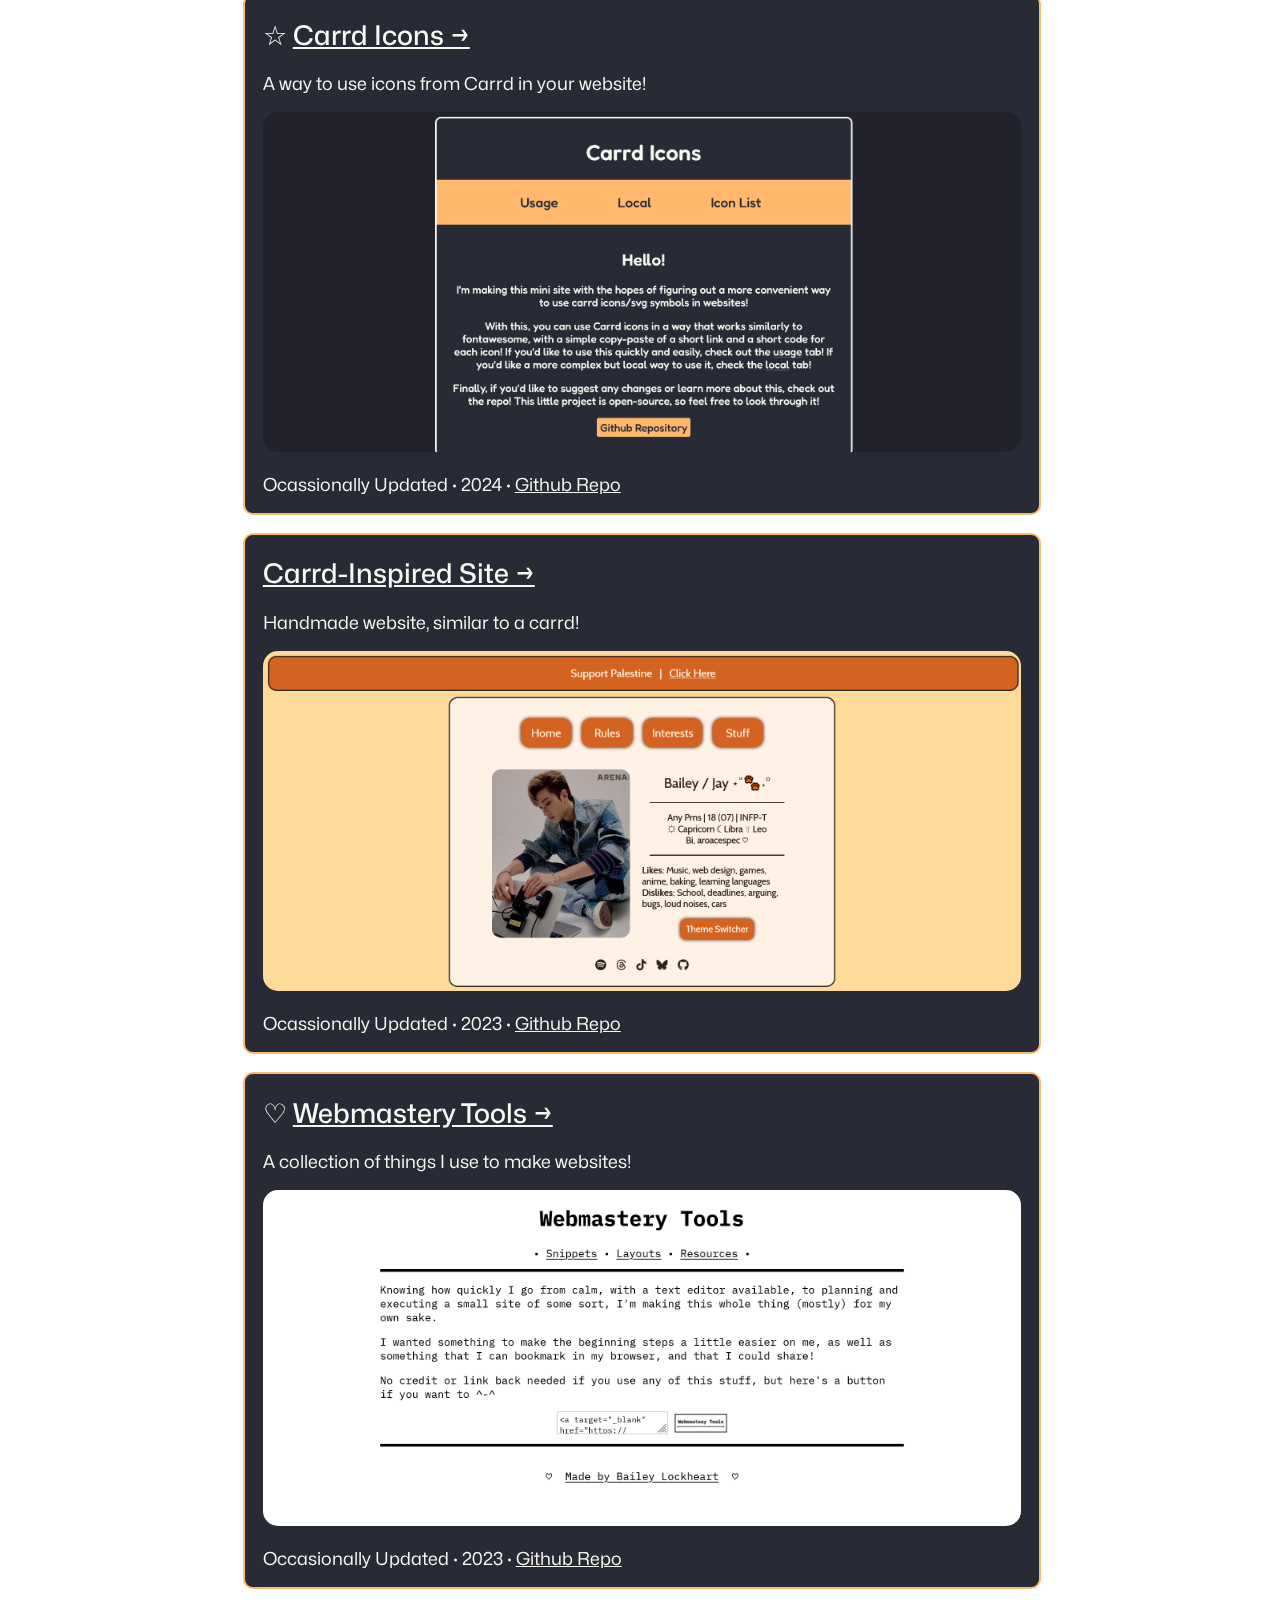
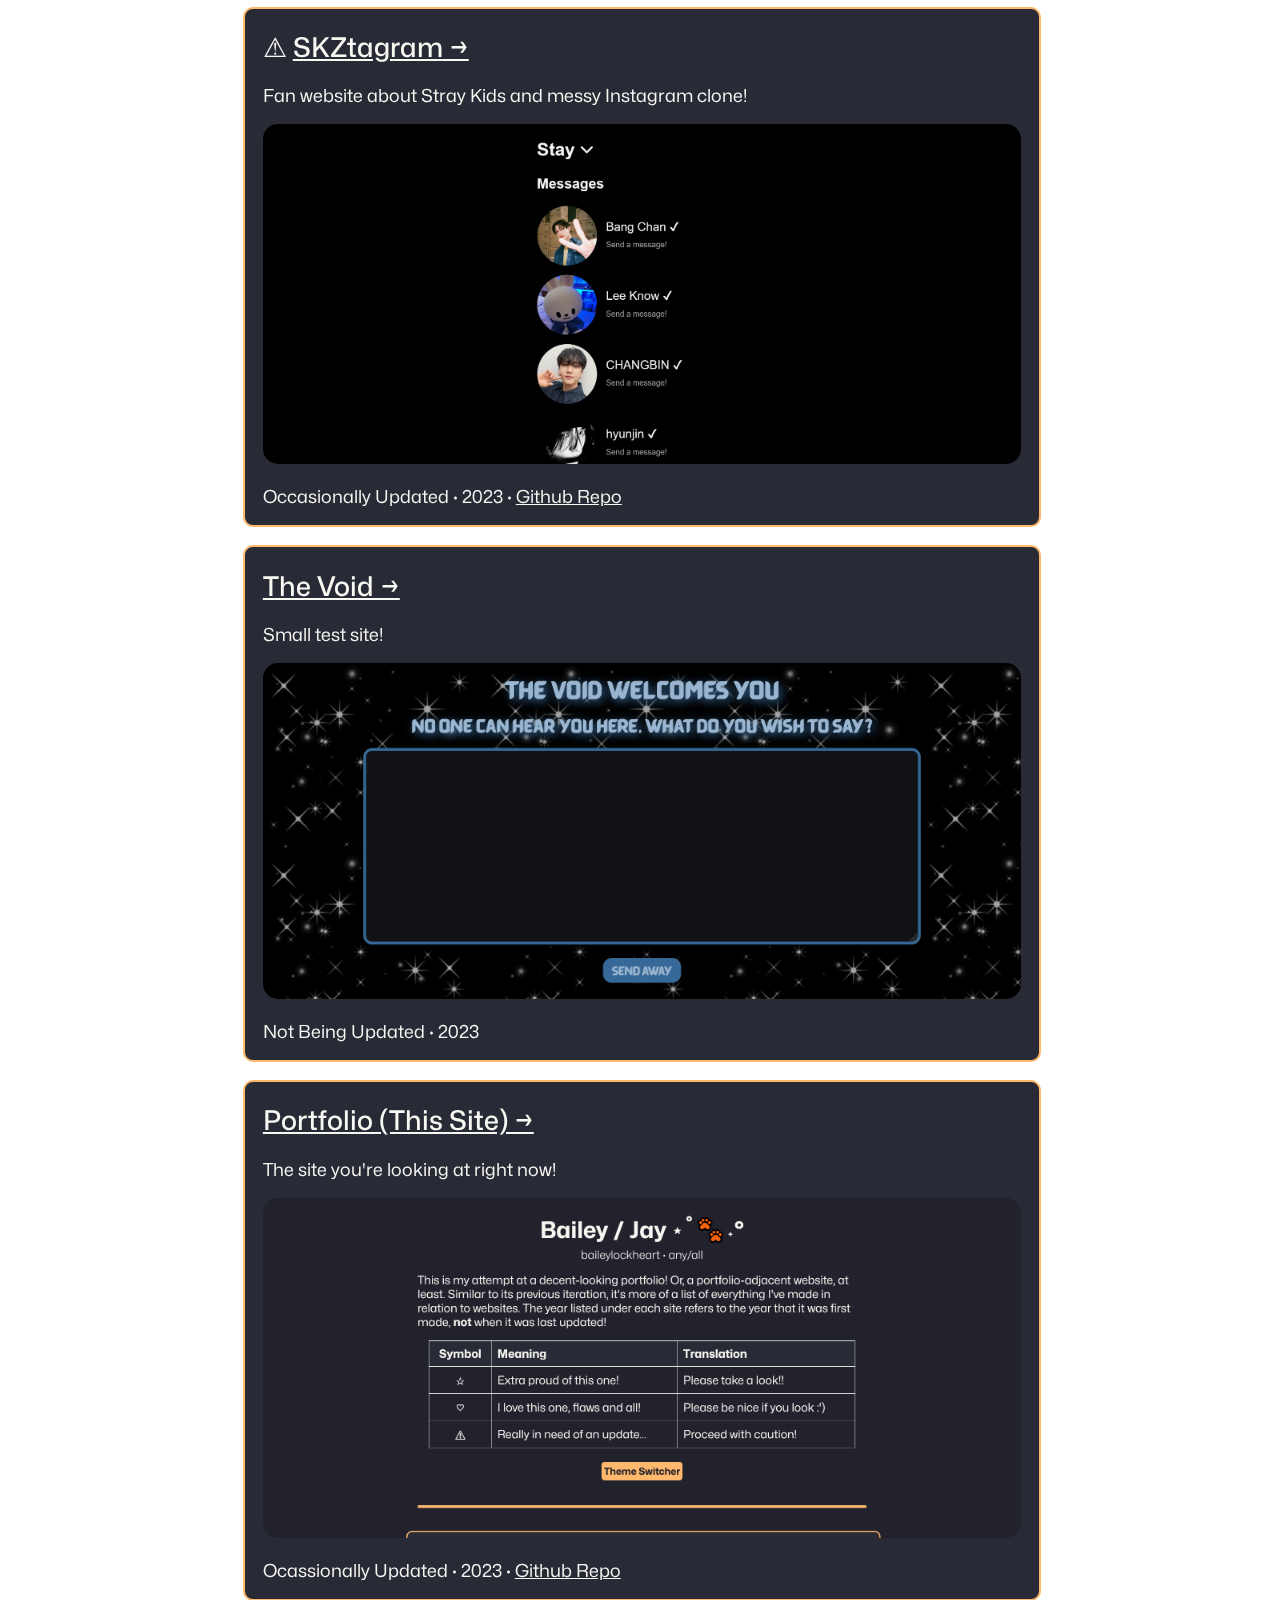
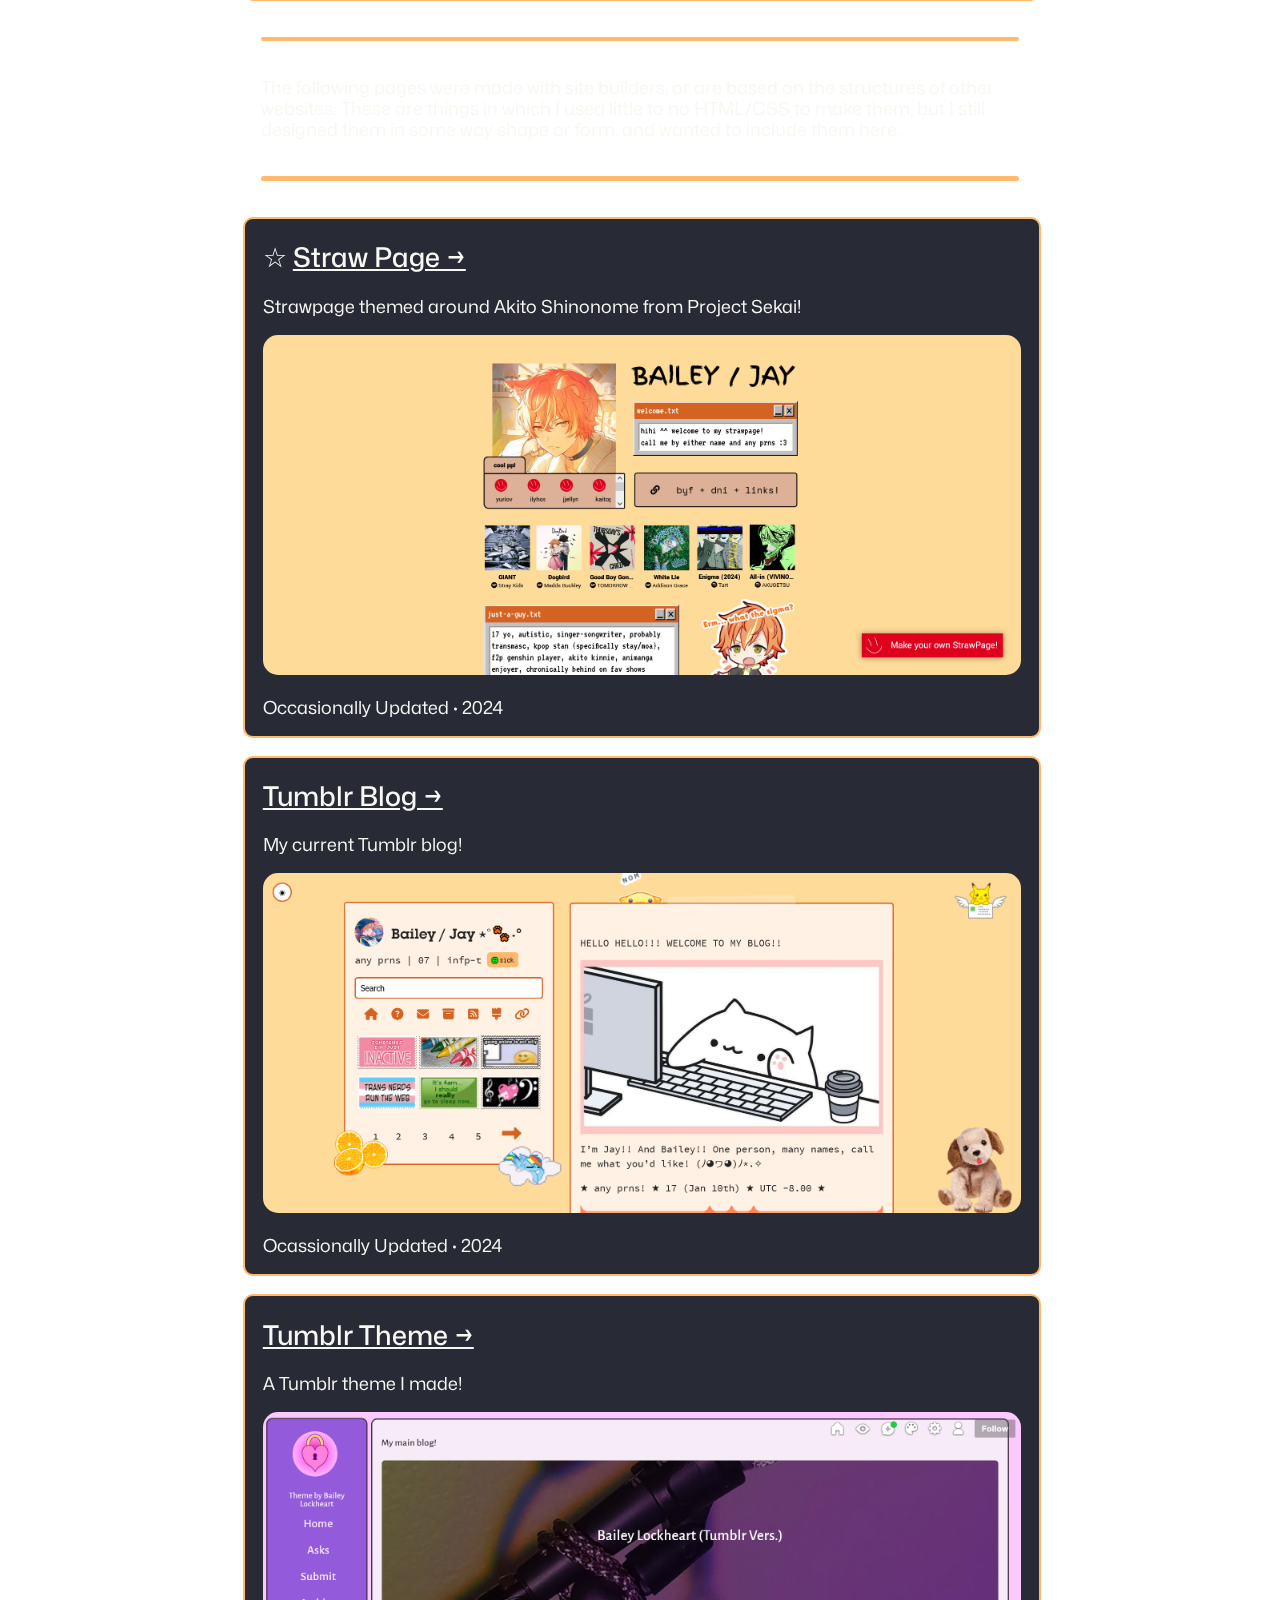
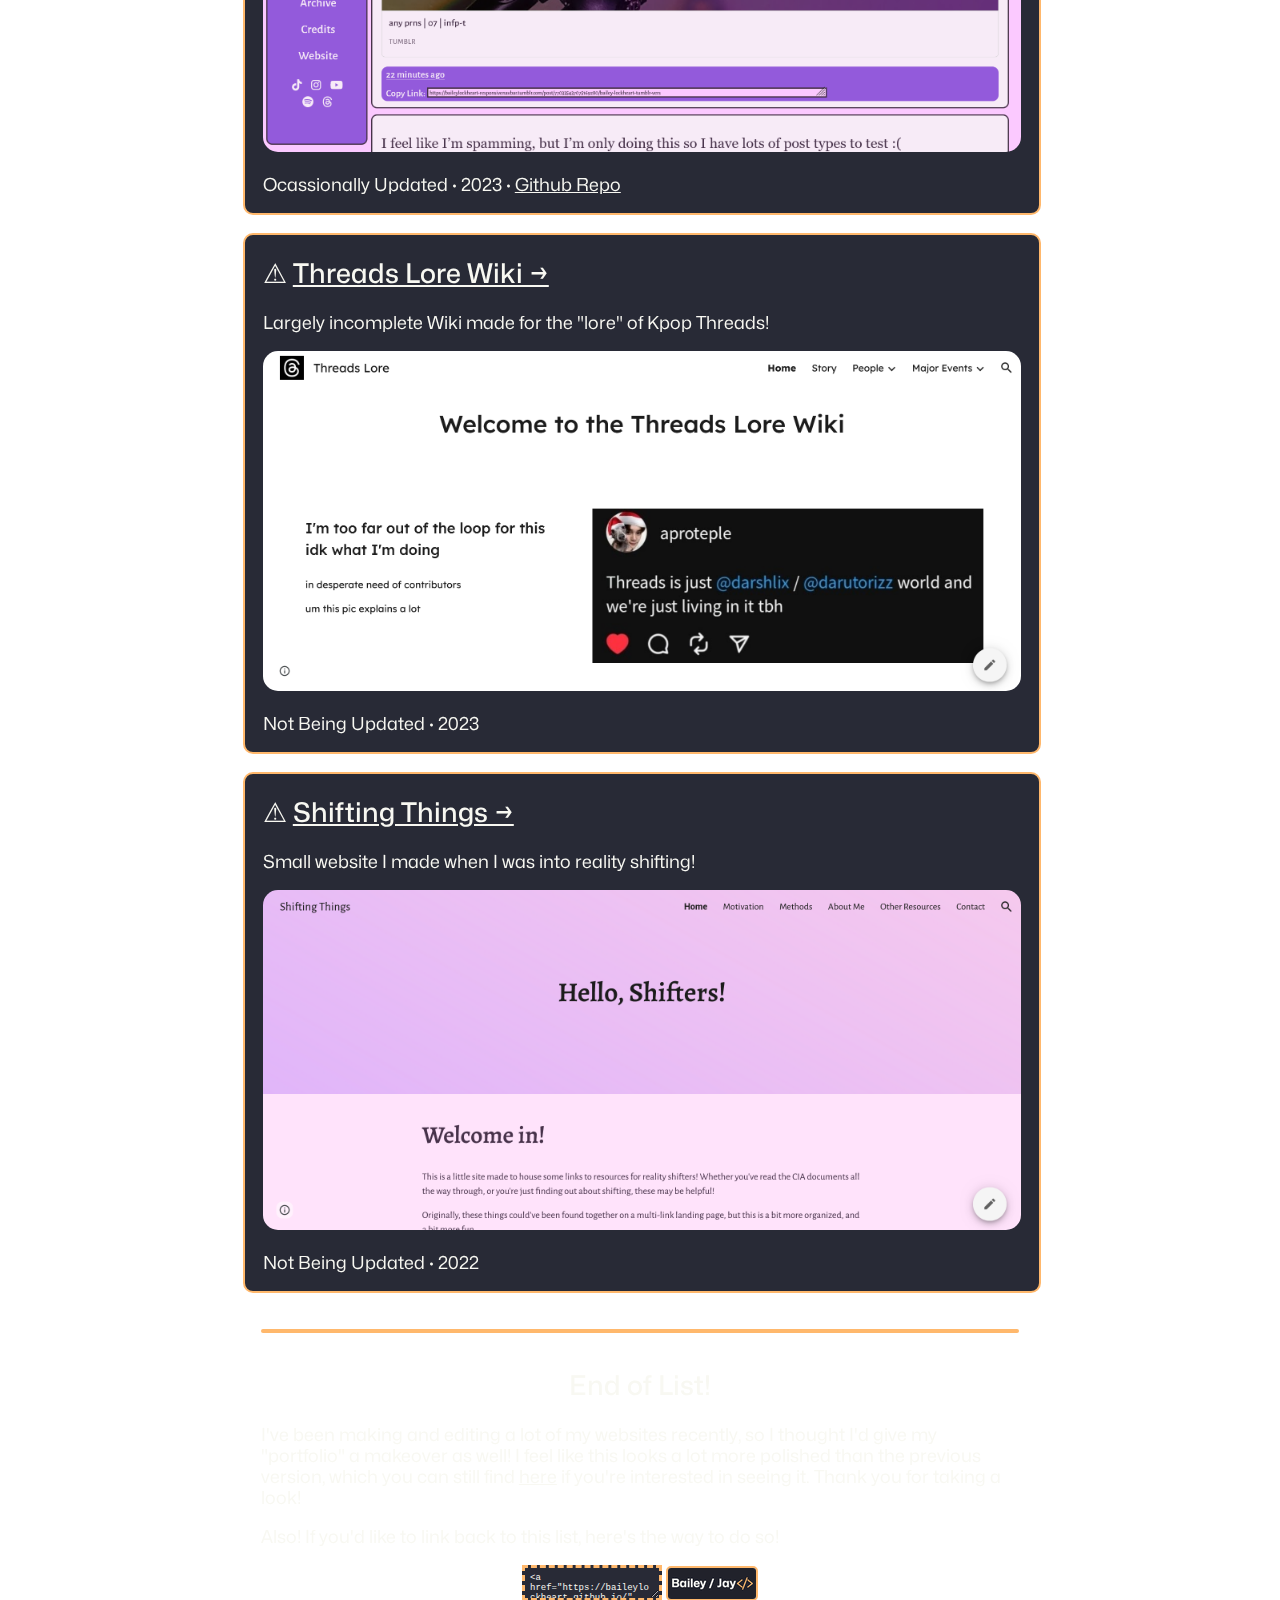
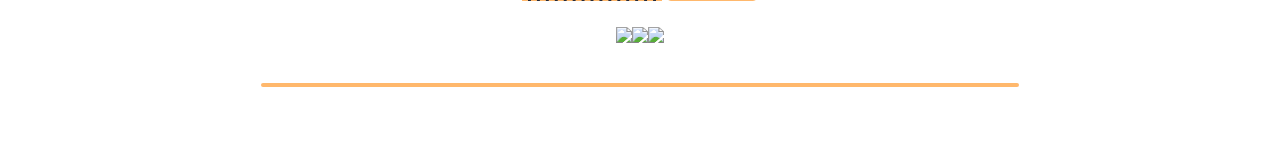
==== commit d192dca1: "Added altar!" ====
--- a/index.html
+++ b/index.html
@@ -93,6 +93,12 @@
         <p>Frequently Updated · 2025 · <a href="https://github.com/baileylockheart/lockheartlove" target="_blank">Github Repo</a></p>
     </div>
     <div class="entry">
+        <h2>&#9825; <a href="https://altar.lockheart.love/" target="_blank">ALTAR &rarr;</a></h2>
+        <p>For my spirituality-adjacent stuff!</p>
+        <img src="/images/altar.png">
+        <p>Frequently Updated · 2025 · <a href="https://github.com/baileylockheart/lockheartlove" target="_blank">Github Repo</a></p>
+    </div>
+    <div class="entry">
     <h2>&#9734; <a href="https://bailey.lockheart.love" target="_blank">Bailey Lockheart &rarr;</a></h2>
         <p>My music site!</p>
         <img src="/images/baileylockheart.png">
